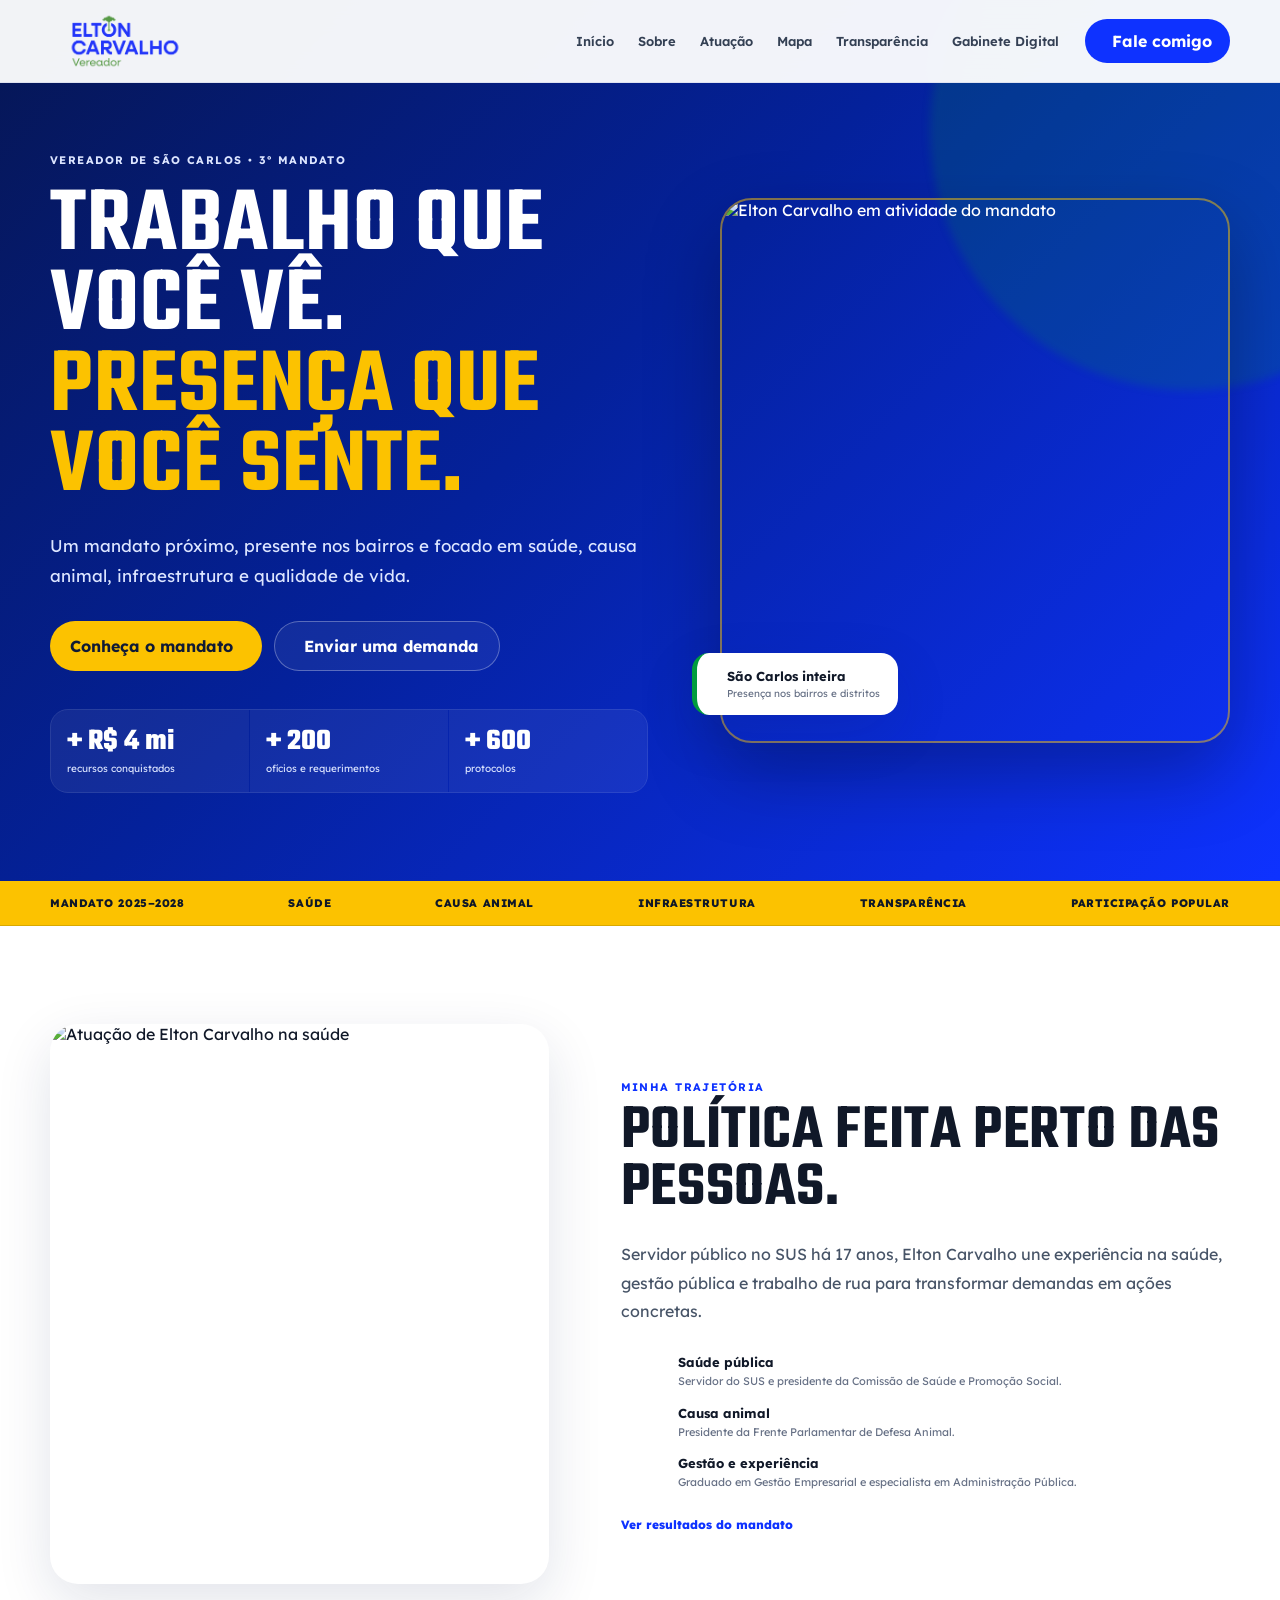
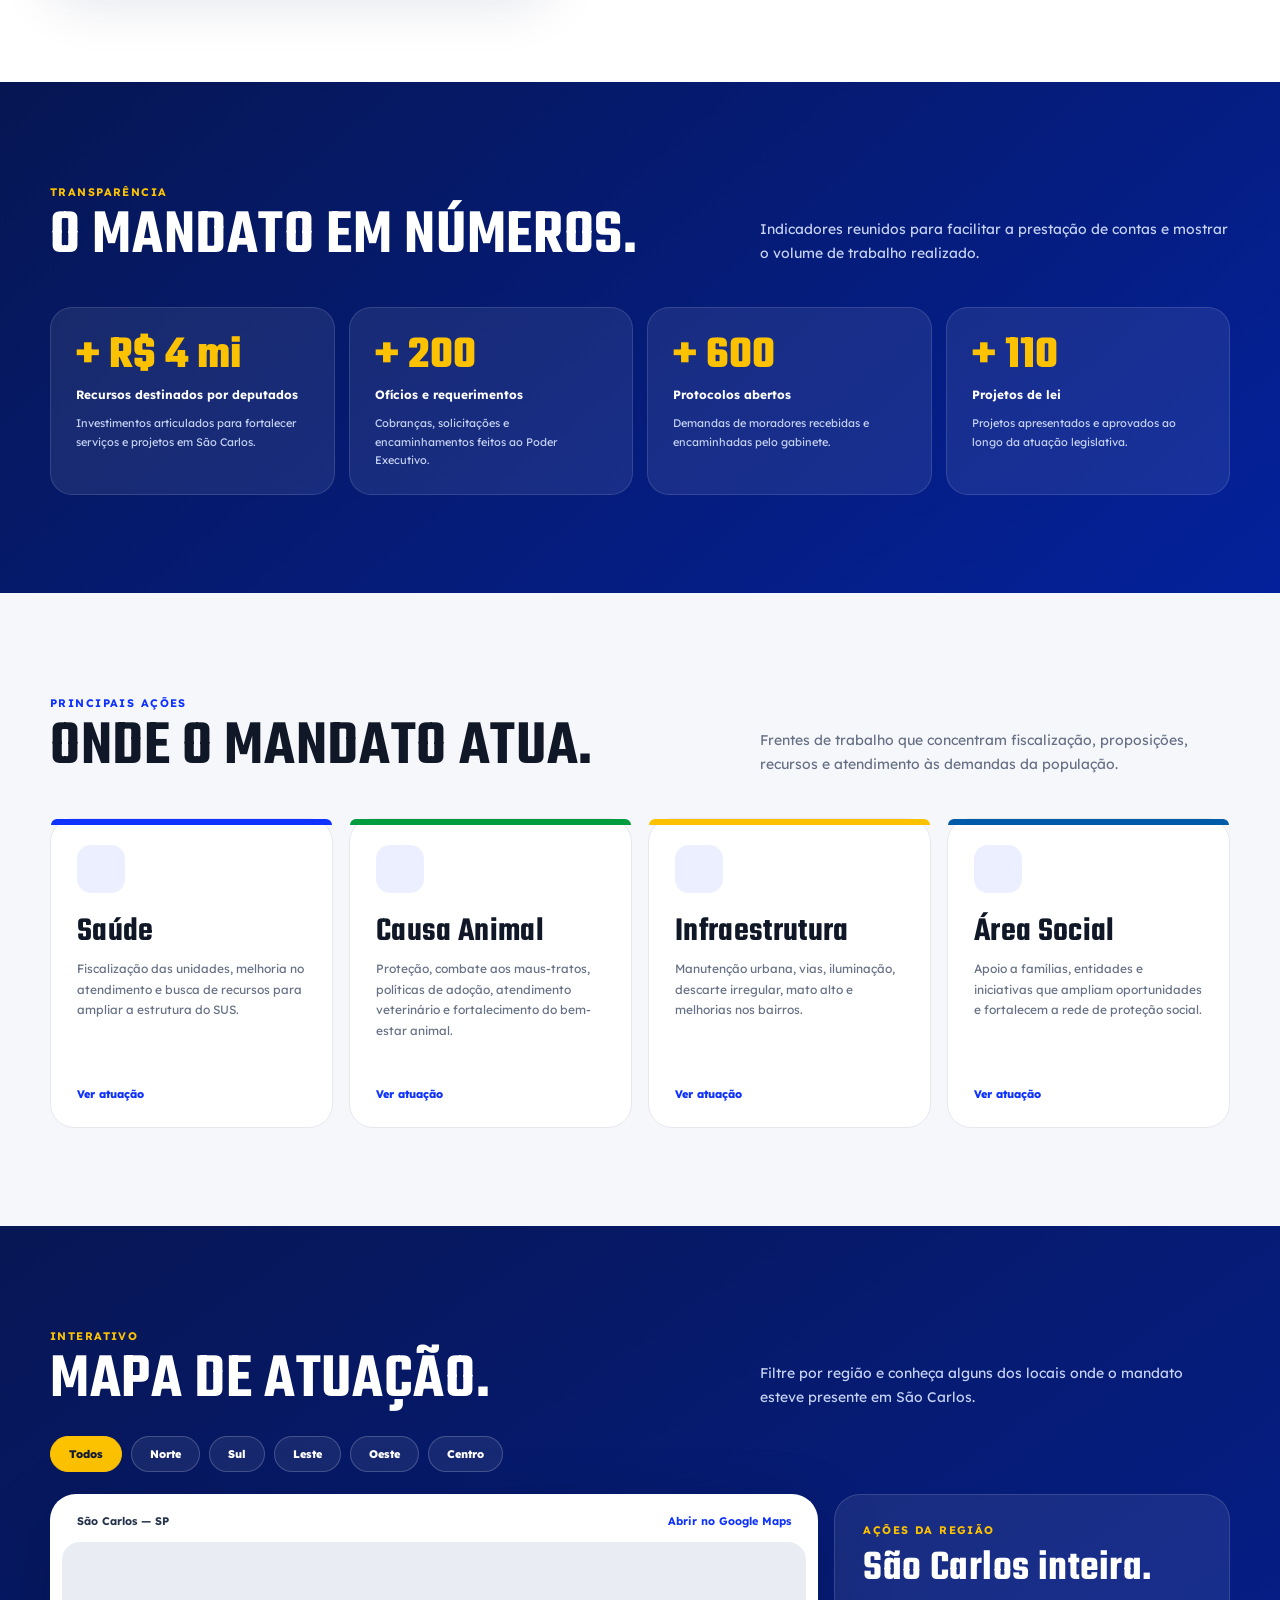
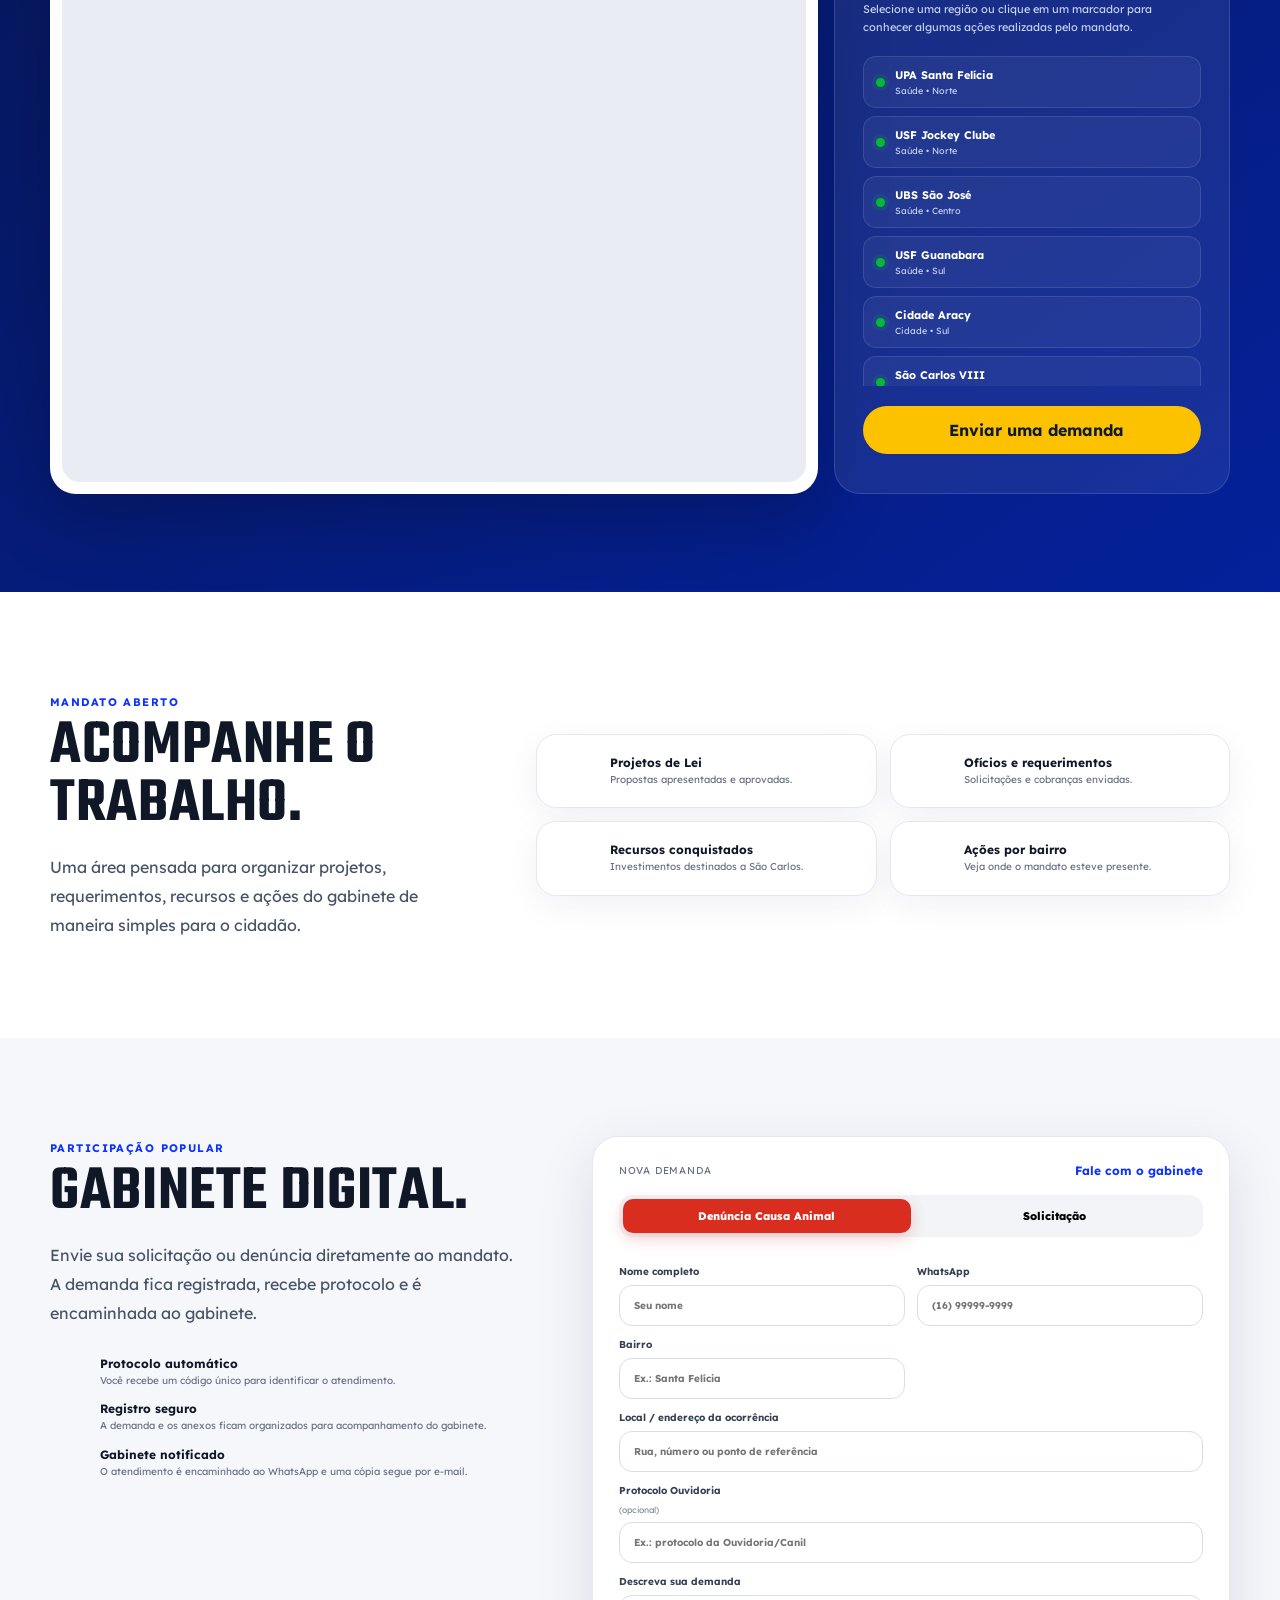
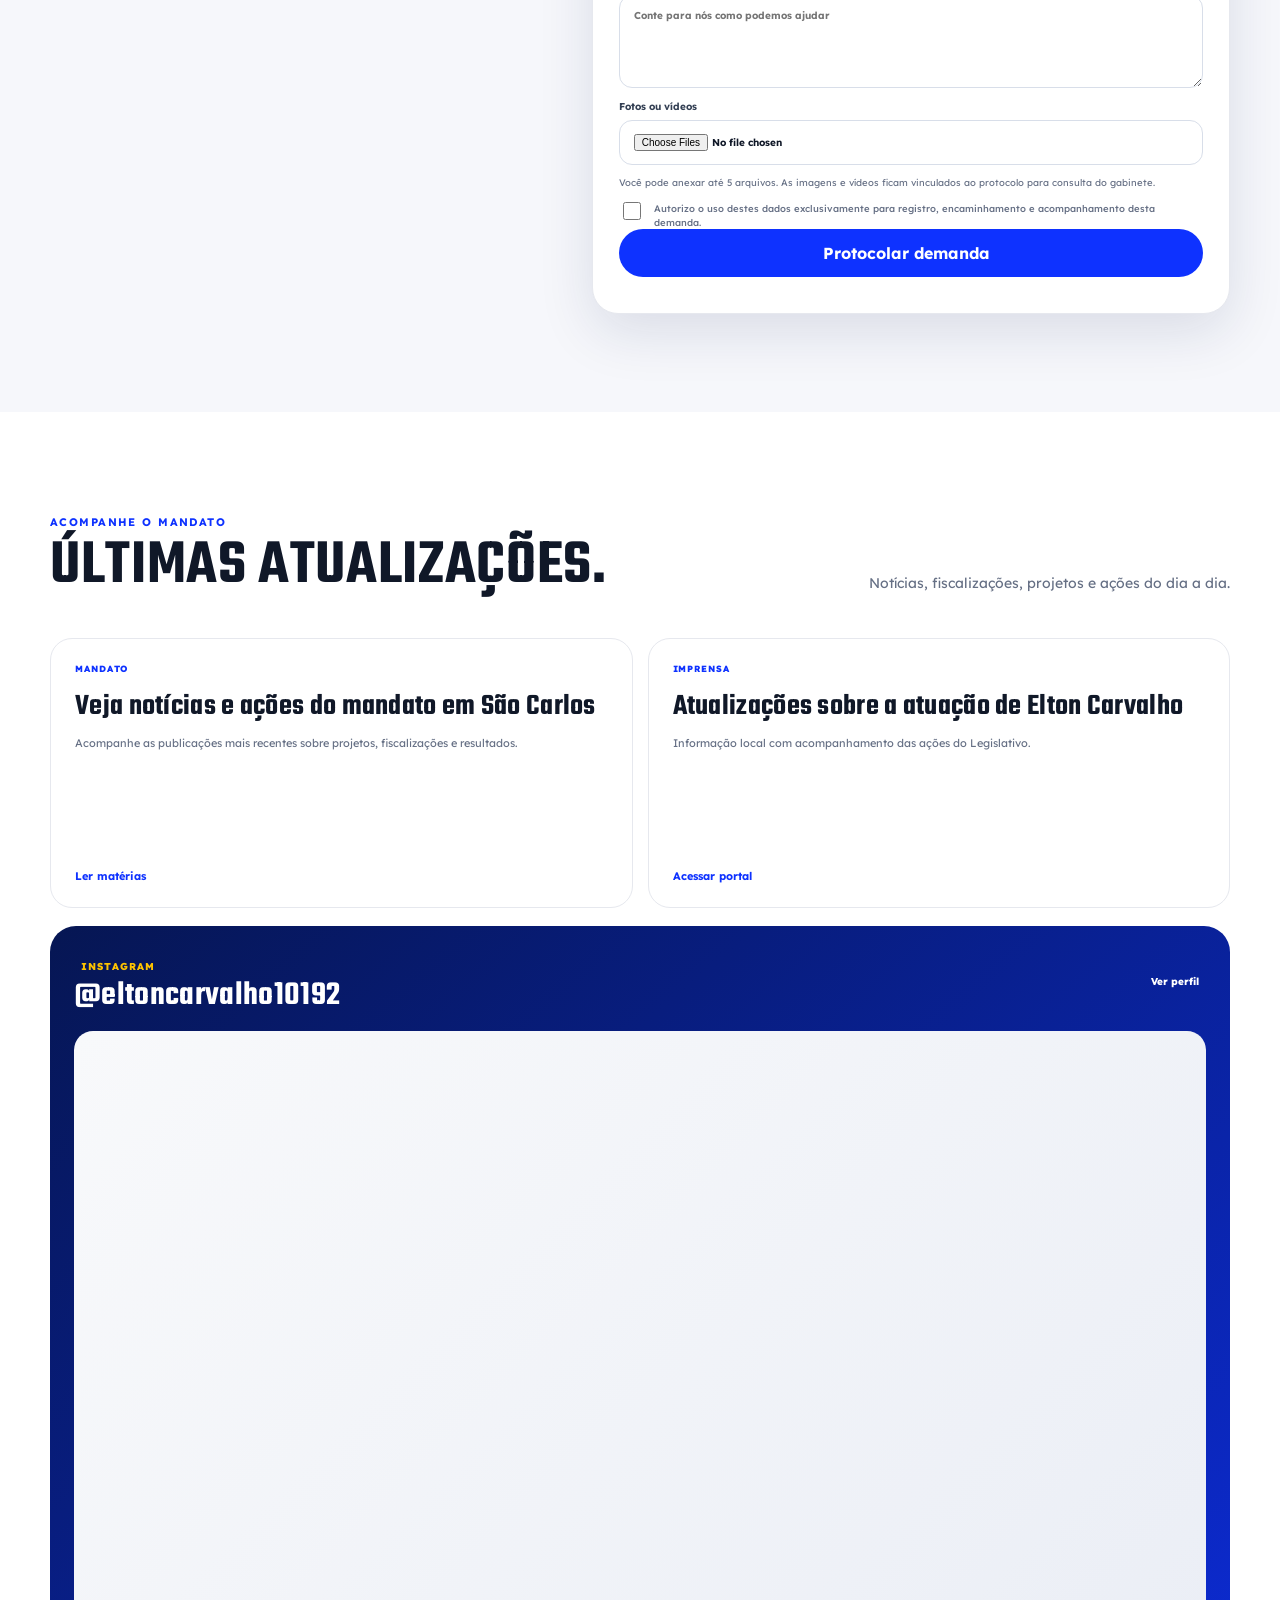
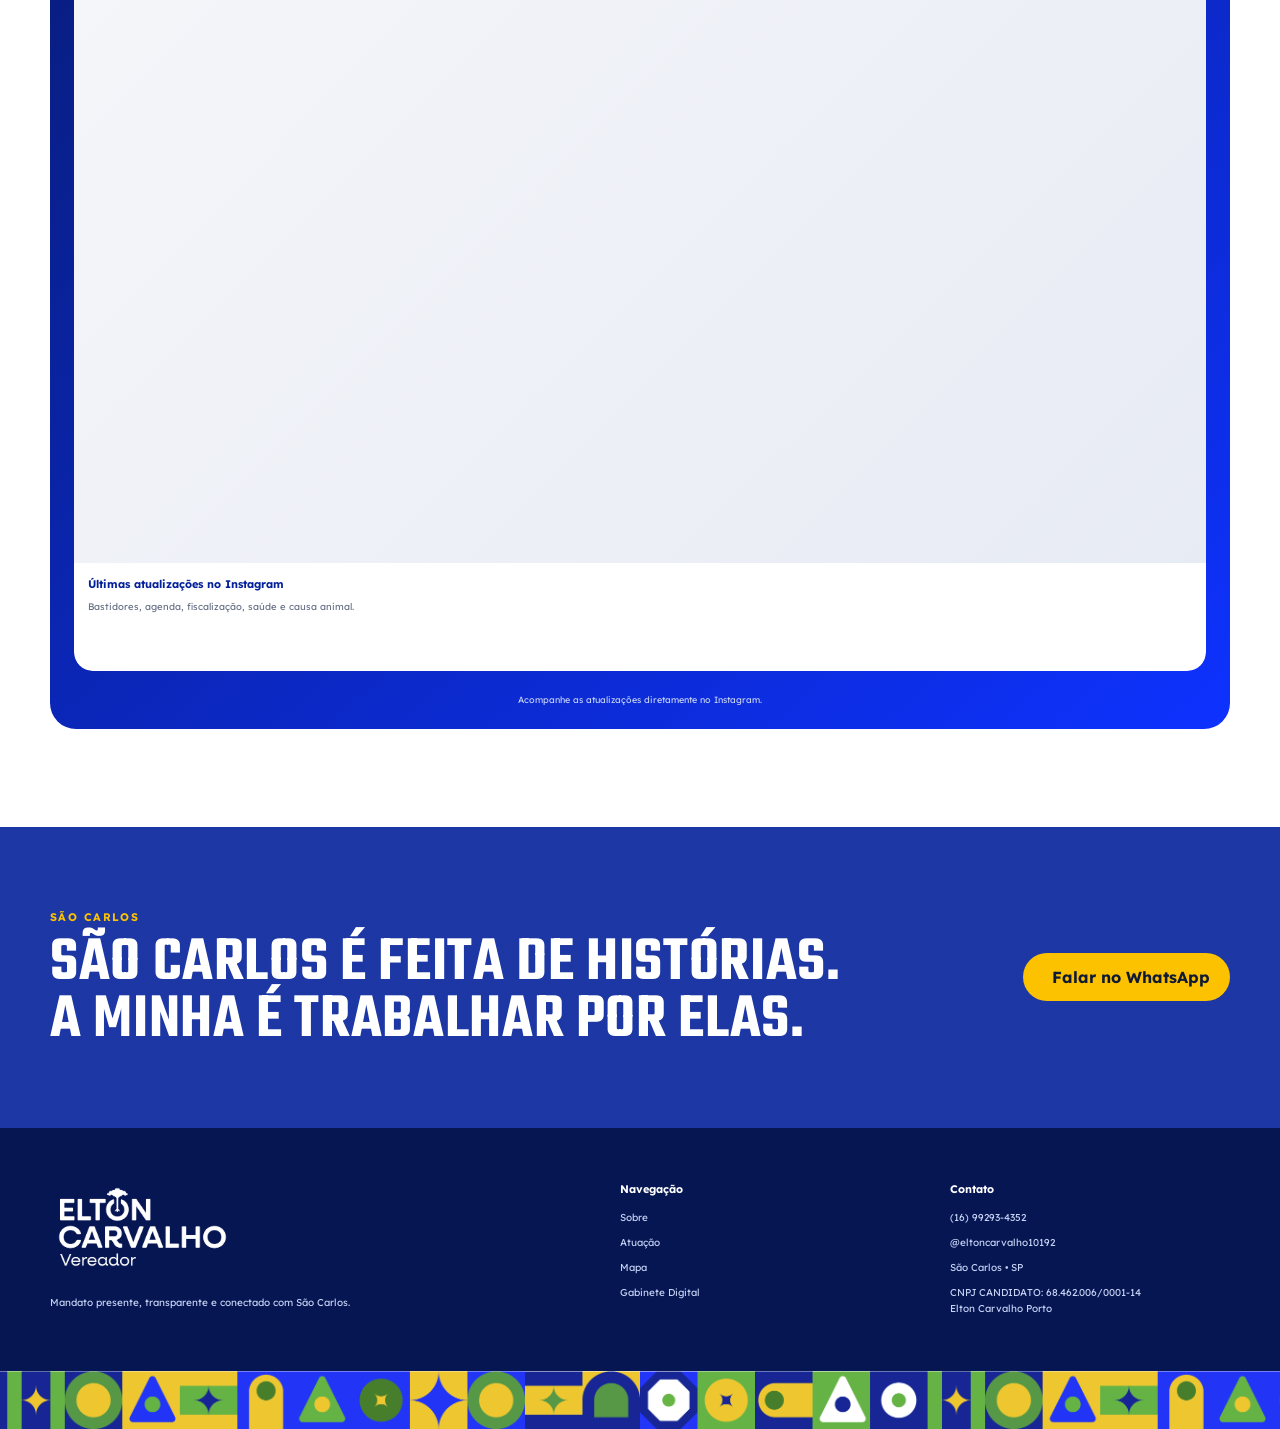
==== index.html @ 8c848abf "Ajuste dashboard Ajuste dashboard" ====
<!doctype html>
<html lang="pt-BR">
<head>
  <meta charset="utf-8">
  <meta name="viewport" content="width=device-width,initial-scale=1">
  <meta name="theme-color" content="#0E32FF">
  <meta name="description" content="Site oficial do vereador Elton Carvalho, de São Carlos/SP. Acompanhe ações, projetos, presença nos bairros e fale com o gabinete.">
  <meta property="og:title" content="Elton Carvalho | Vereador de São Carlos">
  <meta property="og:description" content="Trabalho que você vê. Presença que você sente.">
  <meta property="og:type" content="website">
  <meta property="og:image" content="assets/brand/logo-oficial.png">
  <title>Elton Carvalho | Vereador de São Carlos</title>
  <link rel="preconnect" href="https://fonts.googleapis.com">
  <link rel="preconnect" href="https://fonts.gstatic.com" crossorigin>
  <link href="https://fonts.googleapis.com/css2?family=Lexend:wght@300;400;500;600;700&family=Teko:wght@400;500;600;700&display=swap" rel="stylesheet">
  <link rel="stylesheet" href="css/style.css">
  <script src="https://unpkg.com/lucide@0.468.0/dist/umd/lucide.min.js" defer></script>
  <script src="js/content.js" defer></script>
  <script src="js/app.js" defer></script>
  <script src="js/instagram.js" defer></script>
</head>
<body>
<header class="header">
  <div class="container nav-wrap">
    <a class="brand-logo" href="#inicio" aria-label="Elton Carvalho Vereador"><img src="assets/brand/logo-oficial.png" alt="Elton Carvalho Vereador"></a>
    <nav class="nav" id="mainNav">
      <a href="#inicio">Início</a><a href="#sobre">Sobre</a><a href="#atuacao">Atuação</a><a href="#mapa">Mapa</a><a href="#transparencia">Transparência</a><a href="#gabinete">Gabinete Digital</a>
    </nav>
    <a class="nav-cta" href="https://wa.me/5516992934352" target="_blank" rel="noopener"><i data-lucide="message-circle"></i> Fale comigo</a>
    <button class="menu-btn" id="menuBtn" aria-label="Abrir menu"><i data-lucide="menu"></i></button>
  </div>
</header>

<main>
<section class="hero" id="inicio">
  <div class="container hero-grid">
    <div class="hero-copy">
      <span class="kicker" data-content-key="hero.kicker">Vereador de São Carlos • 3º mandato</span>
      <h1 data-content-key="hero.title" data-content-type="html">TRABALHO QUE VOCÊ VÊ.<br><span>PRESENÇA QUE VOCÊ SENTE.</span></h1>
      <p data-content-key="hero.subtitle">Um mandato próximo, presente nos bairros e focado em saúde, causa animal, infraestrutura e qualidade de vida.</p>
      <div class="hero-actions">
        <a class="button button-yellow" href="#atuacao">Conheça o mandato <i data-lucide="arrow-right"></i></a>
        <a class="button button-outline" href="#gabinete"><i data-lucide="message-square"></i> Enviar uma demanda</a>
      </div>
      <div class="hero-mini-stats">
        <div><strong data-content-key="stats.resources">+ R$ 4 mi</strong><span>recursos conquistados</span></div>
        <div><strong data-content-key="stats.requests">+ 200</strong><span>ofícios e requerimentos</span></div>
        <div><strong data-content-key="stats.protocols">+ 600</strong><span>protocolos</span></div>
      </div>
    </div>
    <div class="hero-visual">
      <div class="photo-frame"><img data-content-key="hero.image" data-content-type="image" src="https://eltoncarvalho.netlify.app/assets/animal.jpg" alt="Elton Carvalho em atividade do mandato"></div>
      <div class="hero-ribbon"><i data-lucide="map-pin"></i><span><strong>São Carlos inteira</strong><small>Presença nos bairros e distritos</small></span></div>
    </div>
  </div>
</section>

<section class="intro-strip">
  <div class="container intro-strip-grid">
    <span>Mandato 2025–2028</span><span>Saúde</span><span>Causa Animal</span><span>Infraestrutura</span><span>Transparência</span><span>Participação Popular</span>
  </div>
</section>

<section class="section" id="sobre">
  <div class="container story-grid">
    <div class="story-photo"><img data-content-key="about.image" data-content-type="image" src="https://eltoncarvalho.netlify.app/assets/saude.jpeg" alt="Atuação de Elton Carvalho na saúde"></div>
    <div class="story-copy">
      <span class="section-kicker" data-content-key="about.kicker">Minha trajetória</span>
      <h2 data-content-key="about.title">POLÍTICA FEITA PERTO DAS PESSOAS.</h2>
      <p class="lead" data-content-key="about.text">Servidor público no SUS há 17 anos, Elton Carvalho une experiência na saúde, gestão pública e trabalho de rua para transformar demandas em ações concretas.</p>
      <div class="story-points">
        <div><i data-lucide="stethoscope"></i><span><strong>Saúde pública</strong><small>Servidor do SUS e presidente da Comissão de Saúde e Promoção Social.</small></span></div>
        <div><i data-lucide="paw-print"></i><span><strong>Causa animal</strong><small>Presidente da Frente Parlamentar de Defesa Animal.</small></span></div>
        <div><i data-lucide="graduation-cap"></i><span><strong>Gestão e experiência</strong><small>Graduado em Gestão Empresarial e especialista em Administração Pública.</small></span></div>
      </div>
      <a class="text-link" href="#transparencia">Ver resultados do mandato <i data-lucide="arrow-right"></i></a>
    </div>
  </div>
</section>

<section class="section numbers-section" id="transparencia">
  <div class="container">
    <div class="section-heading inverse"><div><span class="section-kicker" data-content-key="numbers.kicker">Transparência</span><h2 data-content-key="numbers.title">O MANDATO EM NÚMEROS.</h2></div><p data-content-key="numbers.text">Indicadores reunidos para facilitar a prestação de contas e mostrar o volume de trabalho realizado.</p></div>
    <div class="numbers-grid">
      <article><strong data-content-key="numbers.resources">+ R$ 4 mi</strong><span>Recursos destinados por deputados</span><p>Investimentos articulados para fortalecer serviços e projetos em São Carlos.</p></article>
      <article><strong data-content-key="numbers.requests">+ 200</strong><span>Ofícios e requerimentos</span><p>Cobranças, solicitações e encaminhamentos feitos ao Poder Executivo.</p></article>
      <article><strong data-content-key="numbers.protocols">+ 600</strong><span>Protocolos abertos</span><p>Demandas de moradores recebidas e encaminhadas pelo gabinete.</p></article>
      <article><strong data-content-key="numbers.projects">+ 110</strong><span>Projetos de lei</span><p>Projetos apresentados e aprovados ao longo da atuação legislativa.</p></article>
    </div>
  </div>
</section>

<section class="section soft" id="atuacao">
  <div class="container">
    <div class="section-heading"><div><span class="section-kicker" data-content-key="areas.kicker">Principais ações</span><h2 data-content-key="areas.title">ONDE O MANDATO ATUA.</h2></div><p data-content-key="areas.text">Frentes de trabalho que concentram fiscalização, proposições, recursos e atendimento às demandas da população.</p></div>
    <div class="areas-grid">
      <article class="area-card"><span class="area-icon"><i data-lucide="stethoscope"></i></span><h3 data-content-key="areas.health.title">Saúde</h3><p data-content-key="areas.health.text">Fiscalização das unidades, melhoria no atendimento e busca de recursos para ampliar a estrutura do SUS.</p><span class="area-link">Ver atuação <i data-lucide="arrow-up-right"></i></span></article>
      <article class="area-card"><span class="area-icon"><i data-lucide="paw-print"></i></span><h3 data-content-key="areas.animal.title">Causa Animal</h3><p data-content-key="areas.animal.text">Proteção, combate aos maus-tratos, políticas de adoção, atendimento veterinário e fortalecimento do bem-estar animal.</p><span class="area-link">Ver atuação <i data-lucide="arrow-up-right"></i></span></article>
      <article class="area-card"><span class="area-icon"><i data-lucide="building-2"></i></span><h3 data-content-key="areas.infra.title">Infraestrutura</h3><p data-content-key="areas.infra.text">Manutenção urbana, vias, iluminação, descarte irregular, mato alto e melhorias nos bairros.</p><span class="area-link">Ver atuação <i data-lucide="arrow-up-right"></i></span></article>
      <article class="area-card"><span class="area-icon"><i data-lucide="heart-handshake"></i></span><h3 data-content-key="areas.social.title">Área Social</h3><p data-content-key="areas.social.text">Apoio a famílias, entidades e iniciativas que ampliam oportunidades e fortalecem a rede de proteção social.</p><span class="area-link">Ver atuação <i data-lucide="arrow-up-right"></i></span></article>
    </div>
  </div>
</section>

<section class="section map-section" id="mapa">
  <div class="container">
    <div class="section-heading inverse map-heading"><div><span class="section-kicker">Interativo</span><h2>MAPA DE ATUAÇÃO.</h2></div><p>Filtre por região e conheça alguns dos locais onde o mandato esteve presente em São Carlos.</p></div>
    <div class="map-region-filters" role="group" aria-label="Filtrar ações por região">
      <button class="map-filter active" type="button" data-map-filter="Todos">Todos</button><button class="map-filter" type="button" data-map-filter="Norte">Norte</button><button class="map-filter" type="button" data-map-filter="Sul">Sul</button><button class="map-filter" type="button" data-map-filter="Leste">Leste</button><button class="map-filter" type="button" data-map-filter="Oeste">Oeste</button><button class="map-filter" type="button" data-map-filter="Centro">Centro</button>
    </div>
    <div class="map-layout">
      <div class="map-card">
        <div class="map-topbar"><span><i data-lucide="map-pin"></i> São Carlos — SP</span><a href="https://www.google.com/maps/search/?api=1&query=S%C3%A3o+Carlos%2C+SP" target="_blank" rel="noopener">Abrir no Google Maps <i data-lucide="external-link"></i></a></div>
        <div class="map-frame"><div id="googleMap" class="google-map-canvas" aria-label="Mapa das ações do mandato em São Carlos"></div><div id="mapFallback" class="map-fallback" hidden><iframe src="https://www.google.com/maps?q=S%C3%A3o%20Carlos%2C%20SP&z=12&output=embed" title="Mapa de São Carlos no Google Maps" loading="lazy" referrerpolicy="no-referrer-when-downgrade" allowfullscreen></iframe></div></div>
      </div>
      <aside class="map-panel">
        <span class="section-kicker">Ações da região</span><h3 id="mapPanelTitle">São Carlos inteira.</h3><p id="mapPanelText">Selecione uma região ou clique em um marcador para conhecer algumas ações realizadas pelo mandato.</p><div class="map-action-list" id="mapActionList" aria-live="polite"></div><a class="button button-yellow full" href="#gabinete"><i data-lucide="message-circle"></i> Enviar uma demanda</a>
      </aside>
    </div>
  </div>
</section>

<section class="section transparency-section">
  <div class="container transparency-grid">
    <div><span class="section-kicker" data-content-key="transparency.kicker">Mandato aberto</span><h2 data-content-key="transparency.title">ACOMPANHE O TRABALHO.</h2><p class="lead" data-content-key="transparency.text">Uma área pensada para organizar projetos, requerimentos, recursos e ações do gabinete de maneira simples para o cidadão.</p></div>
    <div class="transparency-cards">
      <article><i data-lucide="file-text"></i><span><strong>Projetos de Lei</strong><small>Propostas apresentadas e aprovadas.</small></span><i data-lucide="chevron-right"></i></article>
      <article><i data-lucide="clipboard-list"></i><span><strong>Ofícios e requerimentos</strong><small>Solicitações e cobranças enviadas.</small></span><i data-lucide="chevron-right"></i></article>
      <article><i data-lucide="landmark"></i><span><strong>Recursos conquistados</strong><small>Investimentos destinados a São Carlos.</small></span><i data-lucide="chevron-right"></i></article>
      <article><i data-lucide="map-pinned"></i><span><strong>Ações por bairro</strong><small>Veja onde o mandato esteve presente.</small></span><i data-lucide="chevron-right"></i></article>
    </div>
  </div>
</section>

<section class="section gabinete-section" id="gabinete">
  <div class="container gabinete-grid">
    <div class="gabinete-copy"><span class="section-kicker">Participação popular</span><h2 data-content-key="gabinete.title">GABINETE DIGITAL.</h2><p class="lead" data-content-key="gabinete.text">Envie sua solicitação ou denúncia diretamente ao mandato. A demanda fica registrada, recebe protocolo e é encaminhada ao gabinete.</p><div class="gabinete-benefits"><div><i data-lucide="badge-check"></i><span><strong>Protocolo automático</strong><small>Você recebe um código único para identificar o atendimento.</small></span></div><div><i data-lucide="database"></i><span><strong>Registro seguro</strong><small>A demanda e os anexos ficam organizados para acompanhamento do gabinete.</small></span></div><div><i data-lucide="message-circle"></i><span><strong>Gabinete notificado</strong><small>O atendimento é encaminhado ao WhatsApp e uma cópia segue por e-mail.</small></span></div></div></div>
    <form class="protocol-card" id="protocolForm">
      <div class="form-head"><span>Nova demanda</span><strong>Fale com o gabinete</strong></div>
      <div class="tabs demand-tabs"><button type="button" class="animal-demand-tab active" data-kind="Denúncia">Denúncia Causa Animal</button><button type="button" data-kind="Solicitação">Solicitação</button></div>
      <input type="hidden" name="kind" id="kind" value="Denúncia">
      <div class="form-grid two-cols">
        <label>Nome completo<input name="name" required maxlength="120" placeholder="Seu nome"></label>
        <label>WhatsApp<input name="phone" required inputmode="tel" maxlength="24" placeholder="(16) 99999-9999"></label>
      </div>
      <div class="form-grid two-cols">
        <label id="categoryField">Categoria<select name="category" id="categorySelect" required><option value="">Selecione</option><option>Saúde</option><option value="Causa Animal" hidden>Causa Animal</option><option>Educação</option><option>Zeladoria</option><option>Infraestrutura</option><option>Área Social</option><option>Outros</option></select></label>
        <label>Bairro<input name="neighborhood" required maxlength="100" placeholder="Ex.: Santa Felícia"></label>
      </div>
      <label>Local / endereço da ocorrência<input name="address" maxlength="180" placeholder="Rua, número ou ponto de referência"></label>
      <label>Protocolo Ouvidoria <span class="optional-field">(opcional)</span><input name="ouvidoria_protocol" maxlength="120" placeholder="Ex.: protocolo da Ouvidoria/Canil"></label>
      <label>Descreva sua demanda<textarea name="message" required maxlength="3000" rows="5" placeholder="Conte para nós como podemos ajudar"></textarea></label>
      <label class="file-field">Fotos ou vídeos<input name="files" type="file" multiple accept="image/jpeg,image/png,image/webp,video/mp4,video/webm"></label>
      <p class="file-note">Você pode anexar até 5 arquivos. As imagens e vídeos ficam vinculados ao protocolo para consulta do gabinete.</p>
      <label class="consent-check"><input name="consent" type="checkbox" required><span>Autorizo o uso destes dados exclusivamente para registro, encaminhamento e acompanhamento desta demanda.</span></label>
      <button class="button button-blue full" id="submitDemand" type="submit">Protocolar demanda <i data-lucide="send"></i></button>
      <p class="feedback" id="feedback" aria-live="polite"></p>
    </form>
  </div>
</section>

<section class="section news-section" id="noticias">
  <div class="container">
    <div class="section-heading"><div><span class="section-kicker" data-content-key="news.kicker">Acompanhe o mandato</span><h2 data-content-key="news.title">ÚLTIMAS ATUALIZAÇÕES.</h2></div><p data-content-key="news.text">Notícias, fiscalizações, projetos e ações do dia a dia.</p></div>
    <div class="news-grid news-grid-editorial">
      <a class="news-card" href="https://www.saocarlosnotoque.com" target="_blank" rel="noopener"><span>Mandato</span><h3 data-content-key="news.card1.title">Veja notícias e ações do mandato em São Carlos</h3><p data-content-key="news.card1.text">Acompanhe as publicações mais recentes sobre projetos, fiscalizações e resultados.</p><strong>Ler matérias <i data-lucide="arrow-up-right"></i></strong></a>
      <a class="news-card" href="https://www.saocarlosagora.com.br" target="_blank" rel="noopener"><span>Imprensa</span><h3 data-content-key="news.card2.title">Atualizações sobre a atuação de Elton Carvalho</h3><p data-content-key="news.card2.text">Informação local com acompanhamento das ações do Legislativo.</p><strong>Acessar portal <i data-lucide="arrow-up-right"></i></strong></a>
    </div>

    <div class="instagram-feed" id="instagramFeed" aria-label="Últimos posts do Instagram">
      <div class="instagram-feed-head">
        <div>
          <span class="instagram-label"><i data-lucide="instagram"></i> Instagram</span>
          <h3 data-content-key="news.instagram.title">@eltoncarvalho10192</h3>
        </div>
        <a href="https://instagram.com/eltoncarvalho10192" target="_blank" rel="noopener">Ver perfil <i data-lucide="arrow-up-right"></i></a>
      </div>
      <div class="instagram-carousel-shell">
        <button class="instagram-nav instagram-prev" type="button" aria-label="Post anterior"><i data-lucide="chevron-left"></i></button>
        <div class="instagram-viewport">
          <div class="instagram-track" id="instagramTrack">
            <a class="instagram-post instagram-fallback" href="https://instagram.com/eltoncarvalho10192" target="_blank" rel="noopener">
              <div class="instagram-placeholder"><i data-lucide="instagram"></i></div>
              <div class="instagram-post-copy"><strong>Últimas atualizações no Instagram</strong><p data-content-key="news.instagram.text">Bastidores, agenda, fiscalização, saúde e causa animal.</p></div>
            </a>
          </div>
        </div>
        <button class="instagram-nav instagram-next" type="button" aria-label="Próximo post"><i data-lucide="chevron-right"></i></button>
      </div>
      <div class="instagram-dots" id="instagramDots" aria-hidden="true"></div>
      <p class="instagram-status" id="instagramStatus" aria-live="polite"></p>
    </div>
  </div>
</section>

<section class="final-call"><div class="container final-grid"><div><span class="section-kicker">São Carlos</span><h2 data-content-key="final.title" data-content-type="html">SÃO CARLOS É FEITA DE HISTÓRIAS.<br>A MINHA É TRABALHAR POR ELAS.</h2></div><a class="button button-yellow" href="https://wa.me/5516992934352" target="_blank" rel="noopener"><i data-lucide="message-circle"></i> Falar no WhatsApp</a></div></section>
</main>

<footer><div class="container footer-grid"><div><img class="footer-logo" src="assets/brand/logo-white.png" alt="Elton Carvalho Vereador"><p data-content-key="footer.text">Mandato presente, transparente e conectado com São Carlos.</p></div><div><strong>Navegação</strong><a href="#sobre">Sobre</a><a href="#atuacao">Atuação</a><a href="#mapa">Mapa</a><a href="#gabinete">Gabinete Digital</a></div><div><strong>Contato</strong><a href="https://wa.me/5516992934352" target="_blank" rel="noopener">(16) 99293-4352</a><a href="https://instagram.com/eltoncarvalho10192" target="_blank" rel="noopener">@eltoncarvalho10192</a><span>São Carlos • SP</span><span class="candidate-cnpj">CNPJ CANDIDATO: 68.462.006/0001-14<br>Elton Carvalho Porto</span></div></div></footer>
<div class="footer-pattern" aria-hidden="true"></div>
<script src="js/maps-config.js"></script><script src="js/map-actions.js"></script>
</body>
</html>
---- css/style.css ----
:root{--blue:#0E32FF;--blue-deep:#04219B;--blue-alt:#005CA8;--green:#009C3D;--green-light:#07B737;--yellow:#FCC200;--yellow-light:#FFCB04;--ink:#101828;--muted:#667085;--soft:#F6F7FB;--line:#E6E8EE;--white:#fff;--radius:24px;--shadow:0 18px 55px rgba(14,32,80,.12)}*{box-sizing:border-box}html{scroll-behavior:smooth}body{margin:0;font-family:'Lexend',sans-serif;color:var(--ink);background:#fff}img{max-width:100%;display:block}a{text-decoration:none;color:inherit}button,input,textarea{font:inherit}.container{width:min(1180px,calc(100% - 40px));margin:auto}h1,h2,h3{font-family:'Teko',sans-serif;margin:0;font-weight:600;letter-spacing:.01em}p{margin:0}.header{position:fixed;inset:0 0 auto;z-index:100;background:rgba(255,255,255,.95);backdrop-filter:blur(14px);border-bottom:1px solid rgba(4,33,155,.08)}.nav-wrap{height:82px;display:flex;align-items:center;gap:26px}.brand-logo img{width:150px;height:58px;object-fit:contain}.nav{margin-left:auto;display:flex;gap:24px}.nav a{font-size:13px;font-weight:600;color:#344054}.nav a:hover{color:var(--blue)}.nav-cta,.button{display:inline-flex;align-items:center;justify-content:center;gap:9px;border:0;border-radius:999px;font-weight:700;transition:.2s}.nav-cta{padding:12px 18px;color:#fff;background:var(--blue)}.menu-btn{display:none;background:none;border:0;color:var(--ink)}
.hero{position:relative;overflow:hidden;padding:148px 0 88px;background:linear-gradient(135deg,#061653 0%,var(--blue-deep) 45%,var(--blue) 100%);color:#fff}.hero:after{content:"";position:absolute;width:520px;height:520px;border-radius:50%;background:rgba(0,156,61,.18);right:-170px;top:-130px;filter:blur(4px)}.hero-pattern,.pattern-top{position:absolute;left:0;right:0;background:url('../assets/brand/pattern.png') center/auto 100% repeat-x}.hero-pattern{height:22px;bottom:0}.hero-grid{display:grid;grid-template-columns:1.08fr .92fr;gap:72px;align-items:center;position:relative;z-index:2}.kicker,.section-kicker{display:inline-flex;text-transform:uppercase;letter-spacing:.13em;font-size:11px;font-weight:700}.kicker{color:#DCE5FF}.section-kicker{color:var(--blue)}.hero h1{font-size:clamp(62px,7.3vw,102px);line-height:.86;margin:18px 0 24px}.hero h1 span{color:var(--yellow)}.hero-copy>p{max-width:670px;font-size:17px;line-height:1.75;color:#DCE5FF}.hero-actions{display:flex;gap:12px;flex-wrap:wrap;margin-top:30px}.button{padding:14px 20px}.button-yellow{background:var(--yellow);color:#101A35}.button-yellow:hover{background:var(--yellow-light);transform:translateY(-2px)}.button-outline{border:1px solid rgba(255,255,255,.3);color:#fff;background:rgba(255,255,255,.06)}.button-blue{background:var(--blue);color:#fff}.full{width:100%}.hero-mini-stats{display:grid;grid-template-columns:repeat(3,1fr);gap:1px;margin-top:38px;border:1px solid rgba(255,255,255,.14);border-radius:18px;overflow:hidden}.hero-mini-stats div{padding:17px 16px;background:rgba(255,255,255,.06)}.hero-mini-stats strong,.hero-mini-stats span{display:block}.hero-mini-stats strong{font-family:'Teko';font-size:30px;line-height:1}.hero-mini-stats span{font-size:10px;margin-top:5px;color:#DCE5FF}.hero-visual{position:relative}.photo-frame{height:545px;border-radius:32px;overflow:hidden;border:2px solid rgba(252,194,0,.5);box-shadow:0 30px 75px rgba(0,0,0,.28)}.photo-frame img{width:100%;height:100%;object-fit:cover}.hero-ribbon{position:absolute;left:-28px;bottom:28px;display:flex;gap:12px;align-items:center;background:#fff;color:var(--ink);padding:15px 18px;border-radius:17px;box-shadow:var(--shadow);border-left:5px solid var(--green)}.hero-ribbon span{display:grid}.hero-ribbon strong{font-size:13px}.hero-ribbon small{font-size:10px;color:var(--muted);margin-top:3px}.intro-strip{background:var(--yellow);border-bottom:1px solid #D9A900}.intro-strip-grid{display:flex;gap:28px;justify-content:space-between;overflow:auto;padding:15px 0;font-size:11px;font-weight:800;text-transform:uppercase;letter-spacing:.05em;white-space:nowrap}
.section{padding:98px 0}.soft{background:var(--soft)}.section-heading{display:flex;justify-content:space-between;align-items:end;gap:50px;margin-bottom:42px}.section-heading>div{max-width:650px}.section-heading h2,.story-copy h2,.transparency-grid h2,.gabinete-copy h2{font-size:clamp(46px,5vw,68px);line-height:.9;margin-top:8px}.section-heading>p{max-width:470px;color:var(--muted);line-height:1.7;font-size:14px}.lead{font-size:16px;line-height:1.8;color:#475467}.story-grid{display:grid;grid-template-columns:.9fr 1.1fr;gap:72px;align-items:center}.story-photo{height:560px;border-radius:28px;overflow:hidden;box-shadow:var(--shadow);position:relative}.story-photo:after{content:"";position:absolute;inset:auto 0 0;height:16px;background:url('../assets/brand/pattern.png') center/auto 100% repeat-x}.story-photo img{width:100%;height:100%;object-fit:cover}.story-copy .lead{margin:22px 0 28px}.story-points{display:grid;gap:14px}.story-points>div{display:grid;grid-template-columns:44px 1fr;gap:13px;align-items:start}.story-points svg{width:24px;color:var(--blue)}.story-points strong,.story-points small{display:block}.story-points strong{font-size:13px}.story-points small{font-size:11px;color:var(--muted);line-height:1.6;margin-top:3px}.text-link{display:inline-flex;gap:8px;align-items:center;margin-top:25px;font-size:12px;font-weight:800;color:var(--blue)}
.numbers-section{background:linear-gradient(140deg,#061653,var(--blue-deep));color:#fff;position:relative;overflow:hidden}.numbers-section:after{content:"";position:absolute;inset:auto 0 0;height:15px;background:url('../assets/brand/pattern.png') center/auto 100% repeat-x}.inverse .section-kicker{color:var(--yellow)}.inverse>p{color:#C7D3F4}.numbers-grid{display:grid;grid-template-columns:repeat(4,1fr);gap:14px}.numbers-grid article{padding:25px;border-radius:22px;background:rgba(255,255,255,.08);border:1px solid rgba(255,255,255,.12)}.numbers-grid strong,.numbers-grid span{display:block}.numbers-grid strong{font-family:'Teko';font-size:46px;line-height:1;color:var(--yellow)}.numbers-grid span{font-size:12px;font-weight:700;margin:8px 0 12px}.numbers-grid p{font-size:11px;line-height:1.65;color:#C7D3F4}
.areas-grid{display:grid;grid-template-columns:repeat(4,1fr);gap:16px}.area-card{position:relative;padding:26px;border-radius:24px;background:#fff;border:1px solid var(--line);min-height:310px;display:flex;flex-direction:column;transition:.22s}.area-card:hover{transform:translateY(-5px);box-shadow:var(--shadow);border-color:rgba(14,50,255,.25)}.area-card:before{content:"";position:absolute;top:0;left:0;right:0;height:6px;border-radius:24px 24px 0 0;background:var(--blue)}.area-card:nth-child(2):before{background:var(--green)}.area-card:nth-child(3):before{background:var(--yellow)}.area-card:nth-child(4):before{background:var(--blue-alt)}.area-icon{width:48px;height:48px;border-radius:14px;background:rgba(14,50,255,.08);display:grid;place-items:center;color:var(--blue)}.area-card h3{font-size:34px;line-height:1;margin:22px 0 10px}.area-card p{font-size:12px;line-height:1.7;color:var(--muted)}.area-link{display:flex;align-items:center;gap:7px;margin-top:auto;padding-top:18px;color:var(--blue);font-size:11px;font-weight:800}
.map-section{position:relative;background:linear-gradient(145deg,#071654,var(--blue-deep));color:#fff;overflow:hidden}.pattern-top{height:16px;top:0}.map-heading{margin-bottom:26px}.map-region-filters{display:flex;flex-wrap:wrap;gap:9px;margin-bottom:22px}.map-filter{border:1px solid rgba(255,255,255,.2);background:rgba(255,255,255,.07);color:#fff;border-radius:999px;padding:10px 18px;font-size:11px;font-weight:800;cursor:pointer}.map-filter:hover,.map-filter.active{background:var(--yellow);border-color:var(--yellow);color:#111B36}.map-layout{display:grid;grid-template-columns:1.32fr .68fr;gap:16px}.map-card{padding:12px;background:#fff;border-radius:26px;box-shadow:0 25px 70px rgba(0,0,0,.22)}.map-topbar{display:flex;justify-content:space-between;align-items:center;padding:8px 8px 14px;color:#24324B;font-size:11px;font-weight:700}.map-topbar span,.map-topbar a{display:flex;align-items:center;gap:7px}.map-topbar a{color:var(--blue)}.map-frame{position:relative;height:540px;border-radius:18px;overflow:hidden;background:#E9EDF3}.google-map-canvas,.map-fallback{position:absolute;inset:0;width:100%;height:100%}.map-fallback iframe{width:100%;height:100%;border:0}.map-panel{border-radius:26px;background:rgba(255,255,255,.08);border:1px solid rgba(255,255,255,.13);padding:28px;display:flex;flex-direction:column}.map-panel .section-kicker{color:var(--yellow)}.map-panel h3{font-size:43px;line-height:1;margin:10px 0}.map-panel>p{font-size:11px;line-height:1.65;color:#C7D3F4}.map-action-list{display:grid;gap:8px;max-height:330px;overflow:auto;margin:20px 0}.map-action-item{display:grid;grid-template-columns:auto 1fr auto;gap:10px;align-items:center;width:100%;padding:11px 12px;border:1px solid rgba(255,255,255,.11);background:rgba(255,255,255,.05);color:#fff;border-radius:13px;text-align:left;cursor:pointer}.map-action-item:hover,.map-action-item.active{background:rgba(252,194,0,.14);border-color:rgba(252,194,0,.5)}.map-action-item strong,.map-action-item small{display:block}.map-action-item strong{font-size:11px}.map-action-item small{font-size:9px;color:#C7D3F4;margin-top:3px}.map-action-item svg{width:14px;color:var(--yellow)}.map-action-dot{width:9px;height:9px;border-radius:50%;background:var(--green-light);box-shadow:0 0 0 4px rgba(7,183,55,.13)}.map-info{font-family:'Lexend';max-width:250px;color:#14233D}.map-info strong,.map-info span{display:block}.map-info strong{font-size:13px}.map-info span{font-size:9px;color:#687790;margin-top:2px}.map-info p{font-size:10px;line-height:1.5;margin:8px 0}.map-info a{font-size:10px;font-weight:800;color:var(--blue-deep)}
.transparency-section{background:#fff}.transparency-grid{display:grid;grid-template-columns:.75fr 1.25fr;gap:70px;align-items:center}.transparency-grid .lead{margin-top:20px}.transparency-cards{display:grid;grid-template-columns:repeat(2,1fr);gap:13px}.transparency-cards article{display:grid;grid-template-columns:40px 1fr auto;gap:13px;align-items:center;padding:20px;border:1px solid var(--line);border-radius:20px;background:#fff;box-shadow:0 10px 35px rgba(20,40,80,.06)}.transparency-cards article>svg:first-child{color:var(--blue)}.transparency-cards article>svg:last-child{width:16px;color:#98A2B3}.transparency-cards strong,.transparency-cards small{display:block}.transparency-cards strong{font-size:12px}.transparency-cards small{font-size:10px;color:var(--muted);margin-top:3px;line-height:1.45}
.gabinete-section{background:var(--soft);position:relative}.gabinete-section:before{content:"";position:absolute;left:0;top:0;bottom:0;width:11px;background:url('../assets/brand/pattern.png') center/auto 100% repeat-y}.gabinete-grid{display:grid;grid-template-columns:.85fr 1.15fr;gap:70px;align-items:start}.gabinete-copy .lead{margin:20px 0 28px}.gabinete-benefits{display:grid;gap:13px}.gabinete-benefits>div{display:grid;grid-template-columns:38px 1fr;gap:12px}.gabinete-benefits svg{color:var(--green)}.gabinete-benefits strong,.gabinete-benefits small{display:block}.gabinete-benefits strong{font-size:12px}.gabinete-benefits small{font-size:10px;line-height:1.55;color:var(--muted);margin-top:2px}.protocol-card{background:#fff;border:1px solid var(--line);border-radius:26px;padding:26px;box-shadow:var(--shadow)}.form-head{display:flex;justify-content:space-between;align-items:center;margin-bottom:17px}.form-head span{font-size:10px;color:var(--muted);text-transform:uppercase;letter-spacing:.08em}.form-head strong{font-size:12px;color:var(--blue)}.tabs{display:grid;grid-template-columns:1fr 1fr;background:#F2F4F7;border-radius:14px;padding:4px;margin-bottom:16px}.tabs button{border:0;background:transparent;padding:10px;border-radius:10px;font-size:11px;font-weight:800;cursor:pointer}.tabs button.active{background:var(--blue);color:#fff}.tabs .animal-demand-tab{color:#B42318}.tabs .animal-demand-tab.active{background:#D92D20;color:#fff;box-shadow:0 5px 16px rgba(217,45,32,.24)}.tabs .animal-demand-tab:focus-visible{outline:3px solid rgba(217,45,32,.18);outline-offset:2px}#categoryField[hidden]{display:none!important}.protocol-card label{display:grid;gap:7px;font-size:10px;font-weight:700;color:#344054;margin-top:12px}.protocol-card input,.protocol-card textarea{width:100%;border:1px solid #D8DEE9;border-radius:13px;padding:13px 14px;background:#fff;color:var(--ink);outline:none}.protocol-card input:focus,.protocol-card textarea:focus{border-color:var(--blue);box-shadow:0 0 0 3px rgba(14,50,255,.09)}.file-note,.feedback{font-size:9.5px;color:var(--muted);line-height:1.5;margin:10px 0}.feedback{color:var(--green);font-weight:700}
.news-grid{display:grid;grid-template-columns:repeat(3,1fr);gap:15px}.news-card{display:flex;flex-direction:column;min-height:270px;padding:24px;border:1px solid var(--line);border-radius:22px;background:#fff;transition:.22s}.news-card:hover{transform:translateY(-4px);box-shadow:var(--shadow)}.news-card span{font-size:9px;text-transform:uppercase;letter-spacing:.1em;font-weight:800;color:var(--blue)}.news-card h3{font-size:30px;line-height:1;margin:18px 0 12px}.news-card p{font-size:11px;line-height:1.7;color:var(--muted)}.news-card strong{display:flex;align-items:center;gap:7px;margin-top:auto;padding-top:20px;font-size:11px;color:var(--blue)}.social-card{background:var(--green);color:#fff;border-color:var(--green)}.social-card span,.social-card strong,.social-card p{color:#fff}.final-call{position:relative;background:linear-gradient(rgba(4,33,155,.9),rgba(4,33,155,.9)),url('https://eltoncarvalho.netlify.app/assets/cidade.png') center/cover;color:#fff;padding:78px 0}.final-call .pattern-top{top:0}.final-grid{display:flex;justify-content:space-between;align-items:center;gap:40px}.final-call .section-kicker{color:var(--yellow)}.final-call h2{font-size:clamp(44px,5vw,68px);line-height:.9;margin-top:10px}footer{background:#061653;color:#fff;padding:54px 0}.footer-grid{display:grid;grid-template-columns:1.3fr .7fr .7fr;gap:50px}.footer-logo{width:185px;height:auto;margin-bottom:14px}.footer-grid>div{display:flex;flex-direction:column;gap:9px}.footer-grid p,.footer-grid a,.footer-grid span{font-size:10px;color:#C7D3F4;line-height:1.6}.footer-grid strong{font-size:11px;color:#fff;margin-bottom:5px}
@media(max-width:1000px){.nav{position:fixed;top:82px;left:20px;right:20px;background:#fff;border:1px solid var(--line);border-radius:18px;padding:18px;display:none;flex-direction:column;box-shadow:var(--shadow)}.nav.open{display:flex}.nav-cta{margin-left:auto}.menu-btn{display:block}.hero-grid,.story-grid,.gabinete-grid,.transparency-grid,.map-layout{grid-template-columns:1fr}.hero-visual{max-width:640px}.areas-grid,.numbers-grid{grid-template-columns:repeat(2,1fr)}.map-panel{min-height:0}.transparency-grid{gap:35px}.section-heading{align-items:start}.news-grid{grid-template-columns:1fr 1fr}.social-card{grid-column:1/-1}.final-grid{align-items:flex-start;flex-direction:column}}
@media(max-width:680px){.container{width:min(100% - 28px,1180px)}.header .nav-cta{display:none}.brand-logo img{width:125px;height:48px}.nav-wrap{height:70px}.nav{top:70px}.hero{padding:120px 0 68px}.hero h1{font-size:58px}.hero-grid{gap:38px}.photo-frame{height:430px}.hero-ribbon{left:12px;right:12px}.hero-mini-stats{grid-template-columns:1fr}.hero-mini-stats div{display:flex;justify-content:space-between;align-items:center}.hero-mini-stats span{text-align:right}.intro-strip-grid{justify-content:flex-start}.section{padding:76px 0}.section-heading{display:block}.section-heading>p{margin-top:18px}.story-photo{height:430px}.areas-grid,.numbers-grid,.transparency-cards,.news-grid{grid-template-columns:1fr}.section-heading h2,.story-copy h2,.transparency-grid h2,.gabinete-copy h2{font-size:48px}.map-region-filters{display:grid;grid-template-columns:repeat(3,1fr)}.map-filter{padding:10px 8px}.map-frame{height:420px}.map-panel{padding:22px}.news-card,.area-card{min-height:0}.final-call h2{font-size:44px}.footer-grid{grid-template-columns:1fr;gap:26px}}

.footer-pattern{width:100%;height:58px;background:#FCC200 url('../assets/brand/pattern.png') center/auto 100% repeat-x;border:0}
@media(max-width:680px){.footer-pattern{height:44px;background-size:auto 100%}}

/* Pattern restrito ao encerramento do site */
.hero-pattern,.pattern-top{display:none!important;background-image:none!important}
.story-photo:after,.numbers-section:after,.gabinete-section:before{display:none!important;background-image:none!important;content:none!important}
.footer-pattern{display:block!important;background-image:url('../assets/brand/pattern.png')!important}


/* === Mobile harmonizado === */
html,body{max-width:100%;overflow-x:hidden}
@media(max-width:1000px){
.container{width:min(100% - 36px,1180px)}
.hero-grid,.story-grid,.gabinete-grid,.transparency-grid,.map-layout{gap:42px}
.hero-visual{width:100%;max-width:680px;margin-inline:auto}
.map-card,.map-panel,.protocol-card{min-width:0}
}
@media(max-width:680px){
.container{width:calc(100% - 32px);max-width:none}
.nav-wrap{height:68px}.brand-logo img{width:116px;height:44px}.menu-btn{padding:8px;margin-left:auto}
.nav{top:68px;left:12px;right:12px;max-height:calc(100vh - 84px);overflow:auto}
.hero{padding:102px 0 56px}.hero-grid{gap:30px}
.hero h1{font-size:clamp(48px,15vw,64px);line-height:.88;margin:14px 0 18px}
.hero-copy>p{font-size:15px;line-height:1.65}
.hero-actions{display:grid;grid-template-columns:1fr;gap:10px;margin-top:24px}
.hero-actions .button{width:100%;min-height:48px}
.hero-mini-stats{margin-top:26px}.hero-mini-stats div{padding:14px}.hero-mini-stats strong{font-size:27px}
.hero-mini-stats span{font-size:9px;max-width:54%}
.photo-frame{height:auto;aspect-ratio:4/5;border-radius:24px}
.hero-ribbon{position:relative;left:auto;right:auto;bottom:auto;margin:-18px 12px 0;padding:13px 14px;border-radius:15px}
.intro-strip-grid{gap:22px;padding:13px 0}
.section{padding:64px 0}.section-heading{margin-bottom:30px}
.section-heading h2,.story-copy h2,.transparency-grid h2,.gabinete-copy h2{font-size:clamp(42px,13vw,52px);line-height:.92}
.section-heading>p,.lead{font-size:14px;line-height:1.7}
.story-grid,.gabinete-grid,.transparency-grid,.map-layout{gap:30px}
.story-photo{height:auto;aspect-ratio:4/5;border-radius:22px}
.story-points>div{grid-template-columns:34px 1fr}
.numbers-grid,.areas-grid,.transparency-cards,.news-grid{grid-template-columns:1fr;gap:12px}
.numbers-grid article{padding:20px}.numbers-grid strong{font-size:42px}
.area-card{padding:22px;min-height:0}.area-card h3{font-size:31px}
.map-region-filters{display:flex;flex-wrap:nowrap;overflow-x:auto;gap:8px;margin:0 -16px 18px;padding:0 16px 6px;scrollbar-width:none;-webkit-overflow-scrolling:touch}
.map-region-filters::-webkit-scrollbar{display:none}.map-filter{flex:0 0 auto;white-space:nowrap;padding:10px 15px}
.map-card{padding:8px;border-radius:20px}.map-topbar{gap:8px;align-items:flex-start;flex-wrap:wrap;padding:7px 6px 11px}
.map-frame{height:360px;border-radius:14px}.map-panel{padding:20px;border-radius:20px}.map-panel h3{font-size:38px}
.map-action-list{max-height:290px}.map-action-item{grid-template-columns:auto minmax(0,1fr) auto}
.transparency-cards article{grid-template-columns:34px minmax(0,1fr) auto;padding:17px}
.protocol-card{padding:18px;border-radius:20px;width:100%}.form-head{gap:10px;align-items:flex-start}
.protocol-card input,.protocol-card textarea{font-size:16px;max-width:100%}.protocol-card textarea{min-height:120px;resize:vertical}
.news-card{padding:21px}.news-card h3{font-size:29px}
.final-call{padding:60px 0}.final-grid{gap:24px}.final-call h2{font-size:clamp(40px,12vw,50px);line-height:.92}
.final-call .button{width:100%;min-height:48px}
footer{padding:42px 0}.footer-grid{grid-template-columns:1fr;gap:24px}.footer-logo{width:160px}
.footer-grid p,.footer-grid a,.footer-grid span{font-size:11px}.footer-pattern{height:38px}
}
@media(max-width:380px){
.container{width:calc(100% - 24px)}.hero h1{font-size:46px}.map-frame{height:320px}.protocol-card{padding:15px}
.section-heading h2,.story-copy h2,.transparency-grid h2,.gabinete-copy h2{font-size:40px}
}

/* === Gabinete Digital + CMS === */
.protocol-card select{width:100%;border:1px solid #D8DEE9;border-radius:13px;padding:13px 14px;background:#fff;color:var(--ink);outline:none;font:inherit}
.protocol-card select:focus{border-color:var(--blue);box-shadow:0 0 0 3px rgba(14,50,255,.09)}
.form-grid{display:grid;gap:12px}.form-grid.two-cols{grid-template-columns:1fr 1fr}
.consent-check{display:flex!important;grid-template-columns:none!important;align-items:flex-start;gap:10px!important;font-size:9.5px!important;line-height:1.5!important;font-weight:500!important;color:var(--muted)!important}
.consent-check input{width:18px!important;height:18px!important;flex:0 0 18px;padding:0!important;margin-top:1px}
.protocol-card button[disabled]{opacity:.65;cursor:not-allowed}.feedback.error{color:#b42318}.feedback.success{color:var(--green)}
@media(max-width:680px){.form-grid.two-cols{grid-template-columns:1fr}.protocol-card select{font-size:16px}}


/* === Instagram oficial / últimas atualizações === */
.news-grid-editorial{grid-template-columns:repeat(2,minmax(0,1fr));margin-bottom:18px}
.instagram-feed{border-radius:26px;background:linear-gradient(140deg,#061653,#0E32FF);padding:24px;color:#fff;overflow:hidden}
.instagram-feed-head{display:flex;align-items:center;justify-content:space-between;gap:20px;margin-bottom:18px}
.instagram-feed-head>div{min-width:0}.instagram-feed-head h3{font-size:34px;line-height:1;margin-top:6px;color:#fff}
.instagram-feed-head>a,.instagram-label{display:inline-flex;align-items:center;gap:7px;font-size:10px;font-weight:800}.instagram-feed-head>a{color:#fff;white-space:nowrap}.instagram-label{color:var(--yellow);text-transform:uppercase;letter-spacing:.1em}.instagram-label svg,.instagram-feed-head>a svg{width:15px;height:15px}
.instagram-carousel-shell{position:relative}.instagram-viewport{overflow:hidden;border-radius:19px}.instagram-track{display:flex;gap:14px;transition:transform .55s cubic-bezier(.22,.61,.36,1);will-change:transform}
.instagram-post{flex:0 0 calc((100% - 28px)/3);min-width:0;display:flex;flex-direction:column;background:#fff;color:var(--ink);border-radius:18px;overflow:hidden;box-shadow:0 12px 35px rgba(0,0,0,.16)}
.instagram-media{position:relative;aspect-ratio:1/1;background:#e9edf3;overflow:hidden}.instagram-media img{width:100%;height:100%;object-fit:cover;transition:transform .35s}.instagram-post:hover .instagram-media img{transform:scale(1.035)}
.instagram-media-badge{position:absolute;top:10px;right:10px;display:inline-flex;align-items:center;gap:5px;padding:6px 8px;border-radius:999px;background:rgba(6,22,83,.78);color:#fff;font-size:8px;font-weight:800;backdrop-filter:blur(5px)}.instagram-media-badge svg{width:12px;height:12px}
.instagram-post-copy{padding:14px;display:flex;flex-direction:column;gap:7px;min-height:108px}.instagram-post-copy strong{font-size:11px;line-height:1.35;color:var(--blue-deep)}.instagram-post-copy p{font-size:9.5px;line-height:1.55;color:var(--muted);display:-webkit-box;-webkit-line-clamp:3;-webkit-box-orient:vertical;overflow:hidden}
.instagram-post-meta{margin-top:auto;font-size:8.5px;color:#98a2b3}.instagram-placeholder{aspect-ratio:1/1;display:grid;place-items:center;background:linear-gradient(135deg,#f8f9fb,#e7ebf4);color:var(--blue)}.instagram-placeholder svg{width:54px;height:54px}.instagram-fallback{flex-basis:100%;max-width:100%}
.instagram-nav{position:absolute;z-index:3;top:50%;transform:translateY(-50%);width:38px;height:38px;border-radius:50%;border:0;background:#fff;color:var(--blue-deep);display:grid;place-items:center;box-shadow:0 8px 22px rgba(0,0,0,.18);cursor:pointer}.instagram-nav svg{width:18px;height:18px}.instagram-prev{left:8px}.instagram-next{right:8px}.instagram-nav:disabled{opacity:.4;cursor:default}
.instagram-dots{display:flex;justify-content:center;gap:6px;margin-top:15px}.instagram-dot{width:6px;height:6px;border-radius:50%;border:0;padding:0;background:rgba(255,255,255,.35)}.instagram-dot.active{width:19px;border-radius:99px;background:var(--yellow)}
.instagram-status{text-align:center;min-height:1em;margin-top:8px;font-size:9px;color:#c7d3f4}
@media(max-width:1000px){.instagram-post{flex-basis:calc((100% - 14px)/2)}}
@media(max-width:680px){.news-grid-editorial{grid-template-columns:1fr}.instagram-feed{padding:18px;border-radius:21px}.instagram-feed-head{align-items:flex-start}.instagram-feed-head h3{font-size:30px}.instagram-feed-head>a{font-size:9px}.instagram-post{flex-basis:100%}.instagram-nav{width:36px;height:36px}.instagram-prev{left:6px}.instagram-next{right:6px}.instagram-post-copy{min-height:100px}}

/* V10 — campo opcional da Ouvidoria */
.optional-field{font-weight:400;opacity:.62;font-size:.86em}
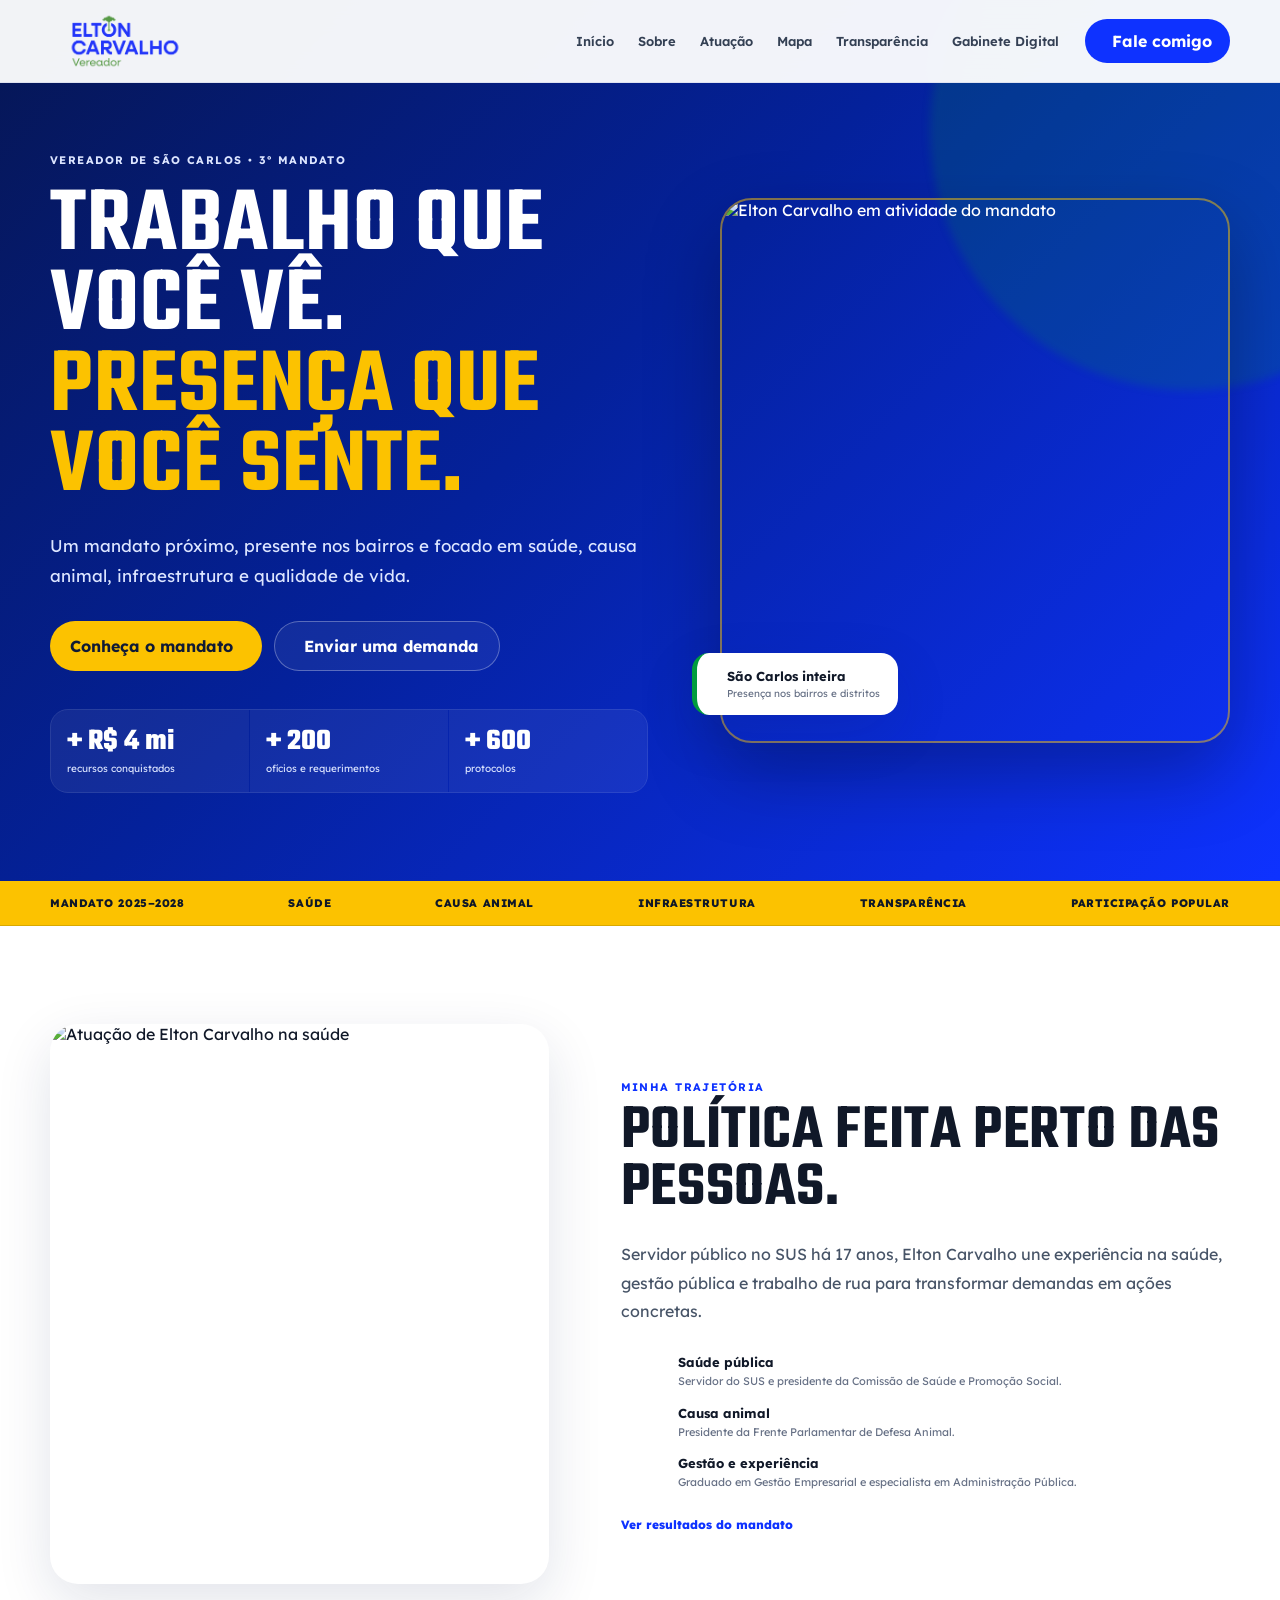
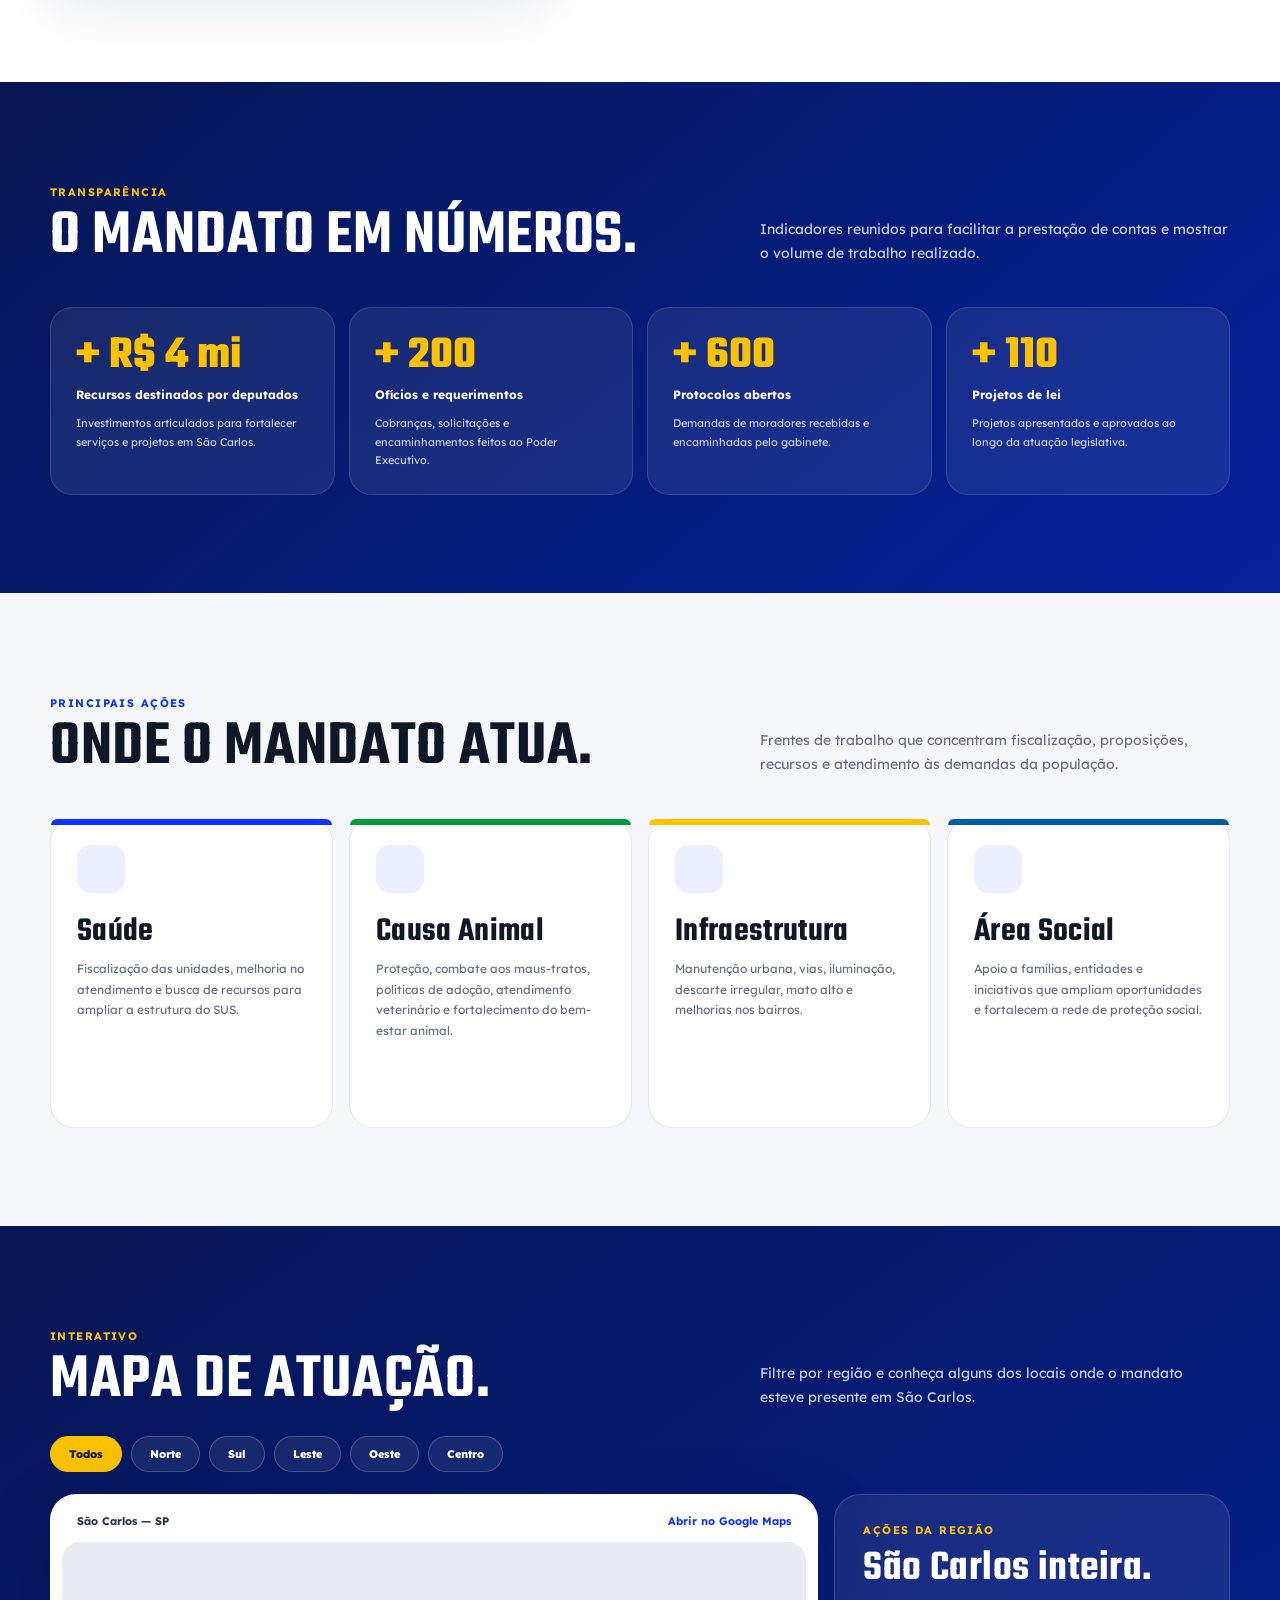
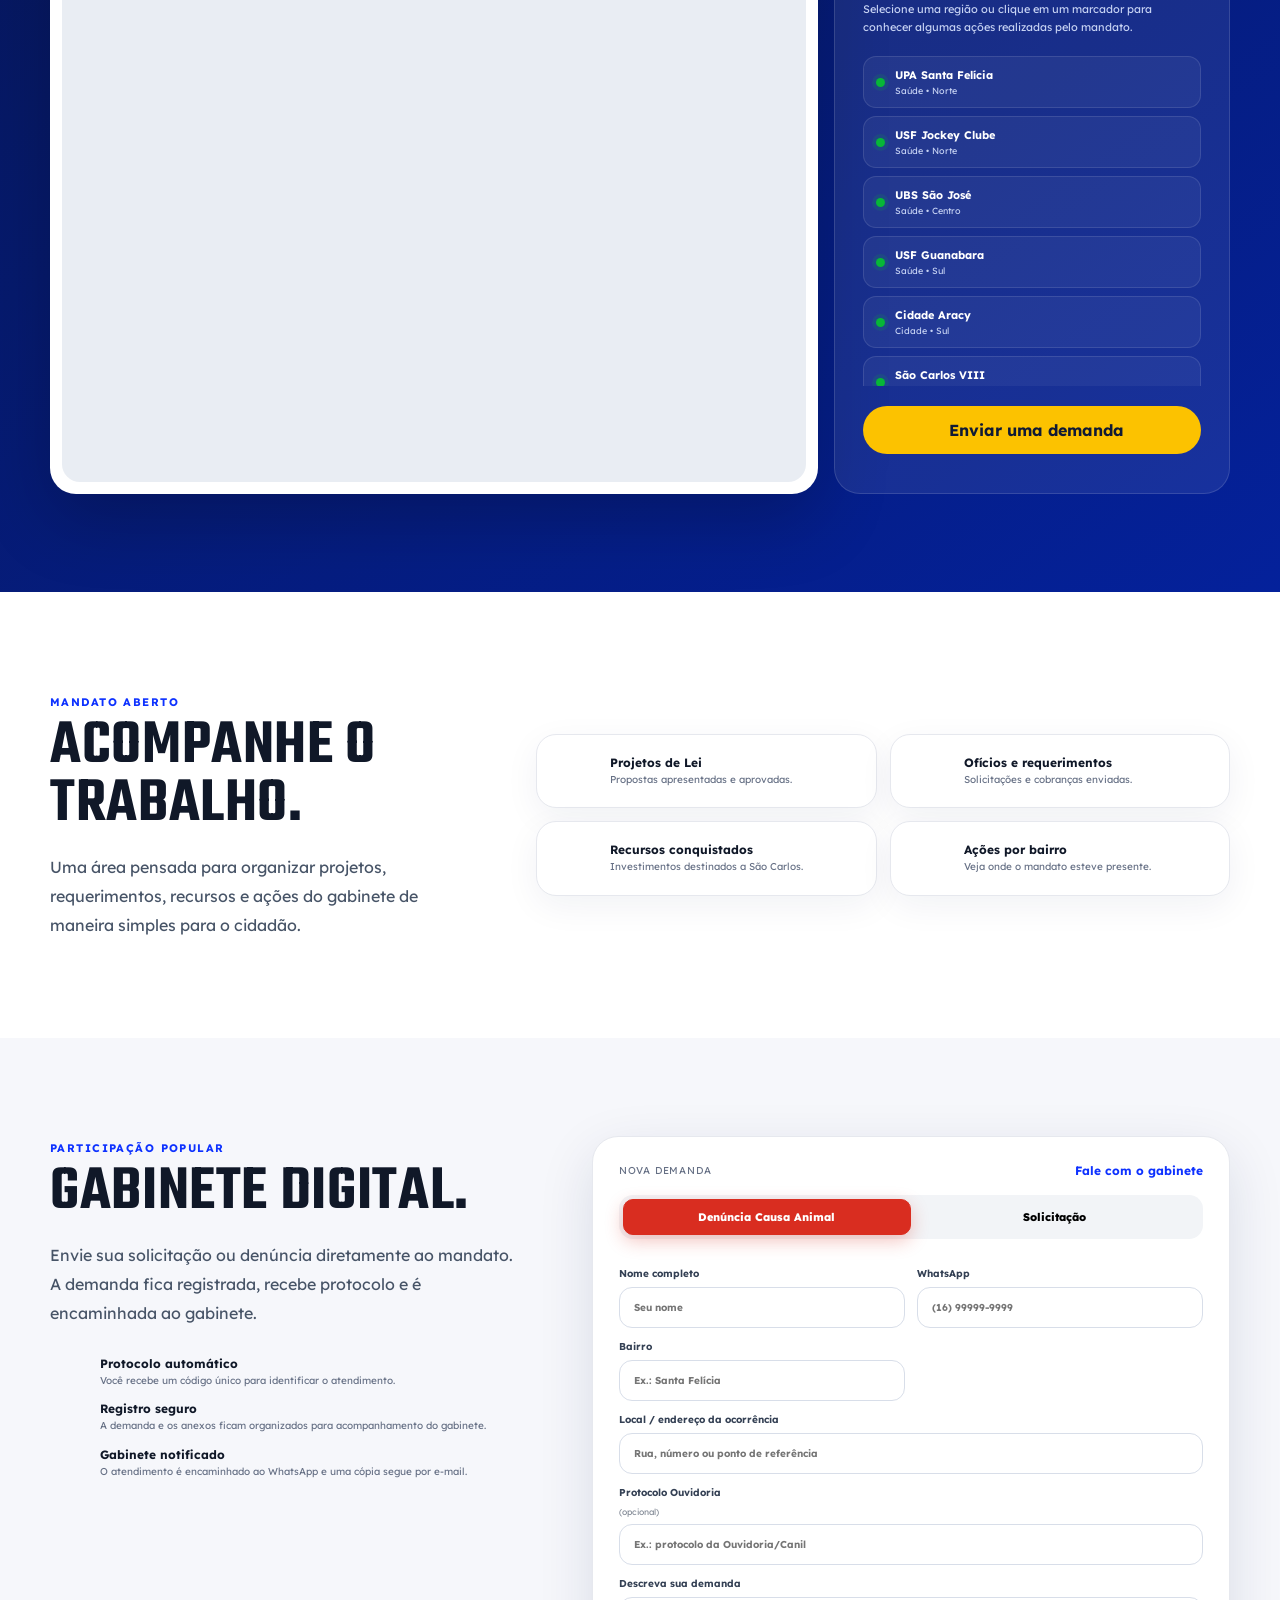
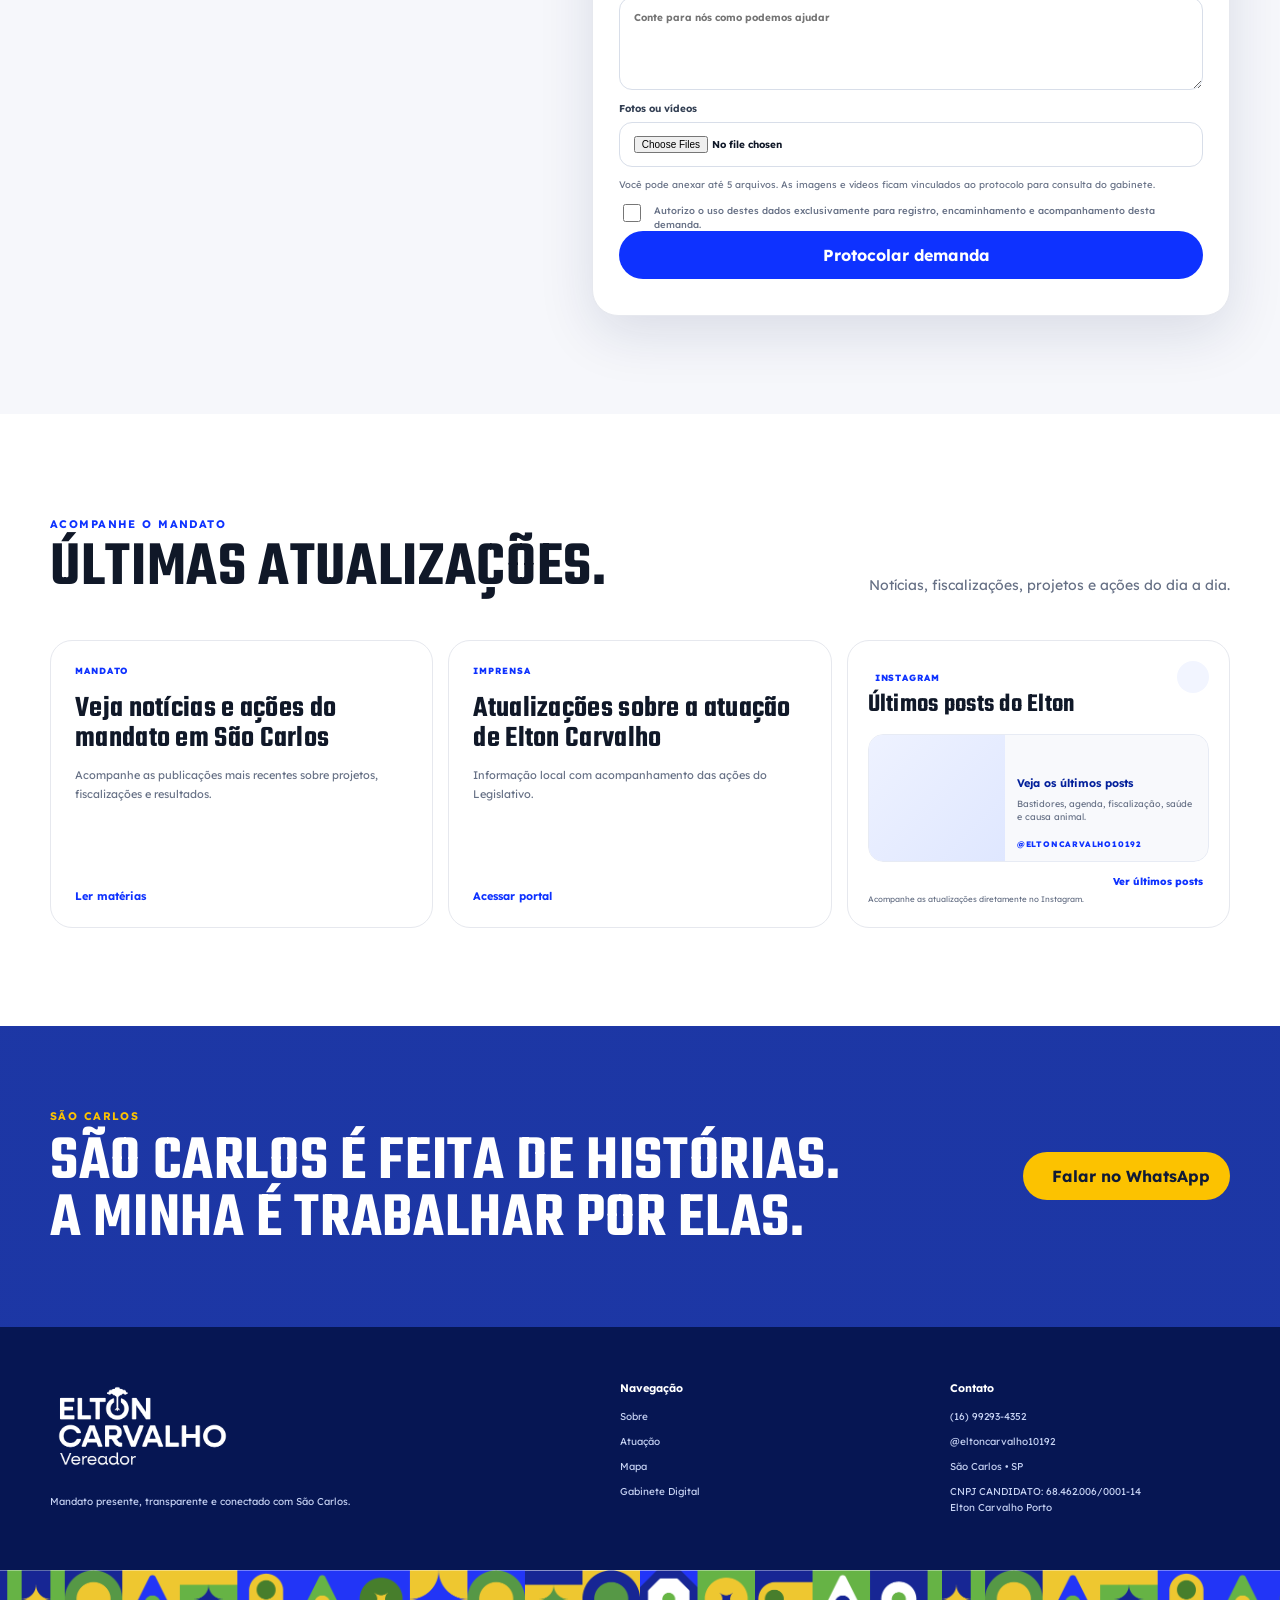
==== commit fa08695d: "Atualização causa animal Atualização causa animal" ====
--- a/index.html
+++ b/index.html
@@ -94,10 +94,10 @@
   <div class="container">
     <div class="section-heading"><div><span class="section-kicker" data-content-key="areas.kicker">Principais ações</span><h2 data-content-key="areas.title">ONDE O MANDATO ATUA.</h2></div><p data-content-key="areas.text">Frentes de trabalho que concentram fiscalização, proposições, recursos e atendimento às demandas da população.</p></div>
     <div class="areas-grid">
-      <article class="area-card"><span class="area-icon"><i data-lucide="stethoscope"></i></span><h3 data-content-key="areas.health.title">Saúde</h3><p data-content-key="areas.health.text">Fiscalização das unidades, melhoria no atendimento e busca de recursos para ampliar a estrutura do SUS.</p><span class="area-link">Ver atuação <i data-lucide="arrow-up-right"></i></span></article>
-      <article class="area-card"><span class="area-icon"><i data-lucide="paw-print"></i></span><h3 data-content-key="areas.animal.title">Causa Animal</h3><p data-content-key="areas.animal.text">Proteção, combate aos maus-tratos, políticas de adoção, atendimento veterinário e fortalecimento do bem-estar animal.</p><span class="area-link">Ver atuação <i data-lucide="arrow-up-right"></i></span></article>
-      <article class="area-card"><span class="area-icon"><i data-lucide="building-2"></i></span><h3 data-content-key="areas.infra.title">Infraestrutura</h3><p data-content-key="areas.infra.text">Manutenção urbana, vias, iluminação, descarte irregular, mato alto e melhorias nos bairros.</p><span class="area-link">Ver atuação <i data-lucide="arrow-up-right"></i></span></article>
-      <article class="area-card"><span class="area-icon"><i data-lucide="heart-handshake"></i></span><h3 data-content-key="areas.social.title">Área Social</h3><p data-content-key="areas.social.text">Apoio a famílias, entidades e iniciativas que ampliam oportunidades e fortalecem a rede de proteção social.</p><span class="area-link">Ver atuação <i data-lucide="arrow-up-right"></i></span></article>
+      <article class="area-card"><span class="area-icon"><i data-lucide="stethoscope"></i></span><h3 data-content-key="areas.health.title">Saúde</h3><p data-content-key="areas.health.text">Fiscalização das unidades, melhoria no atendimento e busca de recursos para ampliar a estrutura do SUS.</p></article>
+      <article class="area-card"><span class="area-icon"><i data-lucide="paw-print"></i></span><h3 data-content-key="areas.animal.title">Causa Animal</h3><p data-content-key="areas.animal.text">Proteção, combate aos maus-tratos, políticas de adoção, atendimento veterinário e fortalecimento do bem-estar animal.</p></article>
+      <article class="area-card"><span class="area-icon"><i data-lucide="building-2"></i></span><h3 data-content-key="areas.infra.title">Infraestrutura</h3><p data-content-key="areas.infra.text">Manutenção urbana, vias, iluminação, descarte irregular, mato alto e melhorias nos bairros.</p></article>
+      <article class="area-card"><span class="area-icon"><i data-lucide="heart-handshake"></i></span><h3 data-content-key="areas.social.title">Área Social</h3><p data-content-key="areas.social.text">Apoio a famílias, entidades e iniciativas que ampliam oportunidades e fortalecem a rede de proteção social.</p></article>
     </div>
   </div>
 </section>
@@ -144,7 +144,7 @@
         <label>WhatsApp<input name="phone" required inputmode="tel" maxlength="24" placeholder="(16) 99999-9999"></label>
       </div>
       <div class="form-grid two-cols">
-        <label id="categoryField">Categoria<select name="category" id="categorySelect" required><option value="">Selecione</option><option>Saúde</option><option value="Causa Animal" hidden>Causa Animal</option><option>Educação</option><option>Zeladoria</option><option>Infraestrutura</option><option>Área Social</option><option>Outros</option></select></label>
+        <label id="categoryField">Categoria<select name="category" id="categorySelect" required><option value="">Selecione</option><option>Saúde</option><option>Educação</option><option>Zeladoria</option><option>Infraestrutura</option><option>Área Social</option><option>Outros</option></select></label>
         <label>Bairro<input name="neighborhood" required maxlength="100" placeholder="Ex.: Santa Felícia"></label>
       </div>
       <label>Local / endereço da ocorrência<input name="address" maxlength="180" placeholder="Rua, número ou ponto de referência"></label>
@@ -165,30 +165,33 @@
     <div class="news-grid news-grid-editorial">
       <a class="news-card" href="https://www.saocarlosnotoque.com" target="_blank" rel="noopener"><span>Mandato</span><h3 data-content-key="news.card1.title">Veja notícias e ações do mandato em São Carlos</h3><p data-content-key="news.card1.text">Acompanhe as publicações mais recentes sobre projetos, fiscalizações e resultados.</p><strong>Ler matérias <i data-lucide="arrow-up-right"></i></strong></a>
       <a class="news-card" href="https://www.saocarlosagora.com.br" target="_blank" rel="noopener"><span>Imprensa</span><h3 data-content-key="news.card2.title">Atualizações sobre a atuação de Elton Carvalho</h3><p data-content-key="news.card2.text">Informação local com acompanhamento das ações do Legislativo.</p><strong>Acessar portal <i data-lucide="arrow-up-right"></i></strong></a>
-    </div>
-
-    <div class="instagram-feed" id="instagramFeed" aria-label="Últimos posts do Instagram">
-      <div class="instagram-feed-head">
-        <div>
-          <span class="instagram-label"><i data-lucide="instagram"></i> Instagram</span>
-          <h3 data-content-key="news.instagram.title">@eltoncarvalho10192</h3>
+
+      <div class="news-card instagram-feed instagram-feed-compact" id="instagramFeed" aria-label="Últimos posts do Instagram">
+        <div class="instagram-feed-head">
+          <div>
+            <span class="instagram-label"><i data-lucide="instagram"></i> Instagram</span>
+            <h3 data-content-key="news.instagram.title">Últimos posts do Elton</h3>
+          </div>
+          <a href="https://instagram.com/eltoncarvalho10192" target="_blank" rel="noopener" aria-label="Abrir perfil de Elton Carvalho no Instagram"><i data-lucide="arrow-up-right"></i></a>
         </div>
-        <a href="https://instagram.com/eltoncarvalho10192" target="_blank" rel="noopener">Ver perfil <i data-lucide="arrow-up-right"></i></a>
-      </div>
-      <div class="instagram-carousel-shell">
-        <button class="instagram-nav instagram-prev" type="button" aria-label="Post anterior"><i data-lucide="chevron-left"></i></button>
-        <div class="instagram-viewport">
-          <div class="instagram-track" id="instagramTrack">
-            <a class="instagram-post instagram-fallback" href="https://instagram.com/eltoncarvalho10192" target="_blank" rel="noopener">
-              <div class="instagram-placeholder"><i data-lucide="instagram"></i></div>
-              <div class="instagram-post-copy"><strong>Últimas atualizações no Instagram</strong><p data-content-key="news.instagram.text">Bastidores, agenda, fiscalização, saúde e causa animal.</p></div>
-            </a>
+        <div class="instagram-carousel-shell">
+          <button class="instagram-nav instagram-prev" type="button" aria-label="Post anterior"><i data-lucide="chevron-left"></i></button>
+          <div class="instagram-viewport">
+            <div class="instagram-track" id="instagramTrack">
+              <a class="instagram-post instagram-fallback" href="https://instagram.com/eltoncarvalho10192" target="_blank" rel="noopener">
+                <div class="instagram-placeholder"><i data-lucide="instagram"></i></div>
+                <div class="instagram-post-copy"><strong>Veja os últimos posts</strong><p data-content-key="news.instagram.text">Bastidores, agenda, fiscalização, saúde e causa animal.</p><span class="instagram-post-meta">@eltoncarvalho10192</span></div>
+              </a>
+            </div>
           </div>
+          <button class="instagram-nav instagram-next" type="button" aria-label="Próximo post"><i data-lucide="chevron-right"></i></button>
         </div>
-        <button class="instagram-nav instagram-next" type="button" aria-label="Próximo post"><i data-lucide="chevron-right"></i></button>
-      </div>
-      <div class="instagram-dots" id="instagramDots" aria-hidden="true"></div>
-      <p class="instagram-status" id="instagramStatus" aria-live="polite"></p>
+        <div class="instagram-card-footer">
+          <div class="instagram-dots" id="instagramDots" aria-hidden="true"></div>
+          <a class="instagram-profile-link" href="https://instagram.com/eltoncarvalho10192" target="_blank" rel="noopener">Ver últimos posts <i data-lucide="instagram"></i></a>
+        </div>
+        <p class="instagram-status" id="instagramStatus" aria-live="polite"></p>
+      </div>
     </div>
   </div>
 </section>
--- a/css/style.css
+++ b/css/style.css
@@ -99,3 +99,40 @@
 
 /* V10 — campo opcional da Ouvidoria */
 .optional-field{font-weight:400;opacity:.62;font-size:.86em}
+
+/* === V12: Instagram integrado às últimas atualizações === */
+.news-grid-editorial{grid-template-columns:repeat(3,minmax(0,1fr));align-items:stretch;margin-bottom:0}
+.instagram-feed-compact{display:flex;flex-direction:column;min-height:270px;padding:20px;border:1px solid var(--line);border-radius:22px;background:#fff;color:var(--ink);overflow:hidden;box-shadow:none}
+.instagram-feed-compact:hover{transform:translateY(-4px);box-shadow:var(--shadow)}
+.instagram-feed-compact .instagram-feed-head{margin-bottom:14px;align-items:flex-start}
+.instagram-feed-compact .instagram-feed-head h3{font-size:26px;line-height:1.03;margin:9px 0 0;color:var(--ink)}
+.instagram-feed-compact .instagram-feed-head>a{width:32px;height:32px;display:grid;place-items:center;border-radius:50%;background:#f2f5ff;color:var(--blue);flex:0 0 auto}
+.instagram-feed-compact .instagram-label{color:var(--blue)}
+.instagram-feed-compact .instagram-carousel-shell{margin-top:2px}
+.instagram-feed-compact .instagram-viewport{border-radius:15px;overflow:hidden}
+.instagram-feed-compact .instagram-track{gap:0}
+.instagram-feed-compact .instagram-post{flex:0 0 100%;display:grid;grid-template-columns:40% 60%;min-height:126px;border:1px solid #e7ebf4;border-radius:15px;box-shadow:none;background:#f8f9fc;overflow:hidden}
+.instagram-feed-compact .instagram-media,.instagram-feed-compact .instagram-placeholder{width:100%;height:100%;min-height:126px;aspect-ratio:auto}
+.instagram-feed-compact .instagram-media img{width:100%;height:100%;object-fit:cover}
+.instagram-feed-compact .instagram-media-badge{top:7px;right:7px;padding:5px 7px;font-size:7px}
+.instagram-feed-compact .instagram-post-copy{padding:12px;min-height:126px;justify-content:center}
+.instagram-feed-compact .instagram-post-copy strong{font-size:11px;line-height:1.35}
+.instagram-feed-compact .instagram-post-copy p{font-size:9px;line-height:1.45;-webkit-line-clamp:2}
+.instagram-feed-compact .instagram-post-meta{font-size:8px}
+.instagram-feed-compact .instagram-placeholder{display:grid;place-items:center;background:linear-gradient(135deg,#eef2ff,#dfe7ff);color:var(--blue)}
+.instagram-feed-compact .instagram-placeholder svg{width:32px;height:32px}
+.instagram-feed-compact .instagram-nav{width:29px;height:29px;background:#fff;box-shadow:0 6px 16px rgba(6,22,83,.18)}
+.instagram-feed-compact .instagram-nav svg{width:14px;height:14px}
+.instagram-feed-compact .instagram-prev{left:6px}.instagram-feed-compact .instagram-next{right:6px}
+.instagram-card-footer{display:flex;align-items:center;justify-content:space-between;gap:10px;margin-top:auto;padding-top:13px}
+.instagram-feed-compact .instagram-dots{justify-content:flex-start;margin:0;min-width:28px}
+.instagram-feed-compact .instagram-dot{background:#cbd4ea}.instagram-feed-compact .instagram-dot.active{background:var(--blue)}
+.instagram-profile-link{display:inline-flex;align-items:center;gap:6px;font-size:10px;font-weight:800;color:var(--blue)}
+.instagram-profile-link svg{width:14px;height:14px}
+.instagram-feed-compact .instagram-status{margin:5px 0 0;text-align:left;color:var(--muted);font-size:8px;min-height:0}
+@media(max-width:1000px){.news-grid-editorial{grid-template-columns:1fr 1fr}.instagram-feed-compact{grid-column:1/-1}.instagram-feed-compact .instagram-post{grid-template-columns:32% 68%}}
+@media(max-width:680px){.news-grid-editorial{grid-template-columns:1fr}.instagram-feed-compact{grid-column:auto;min-height:0}.instagram-feed-compact .instagram-post{grid-template-columns:38% 62%}.instagram-feed-compact .instagram-feed-head h3{font-size:25px}}
+
+/* Demanda: Causa Animal em destaque exclusivo */
+.tabs .animal-demand-tab{border:1px solid rgba(217,45,32,.22);background:rgba(217,45,32,.08);color:#B42318}
+.tabs .animal-demand-tab.active{background:#D92D20;color:#fff;border-color:#D92D20;box-shadow:0 6px 18px rgba(217,45,32,.28)}
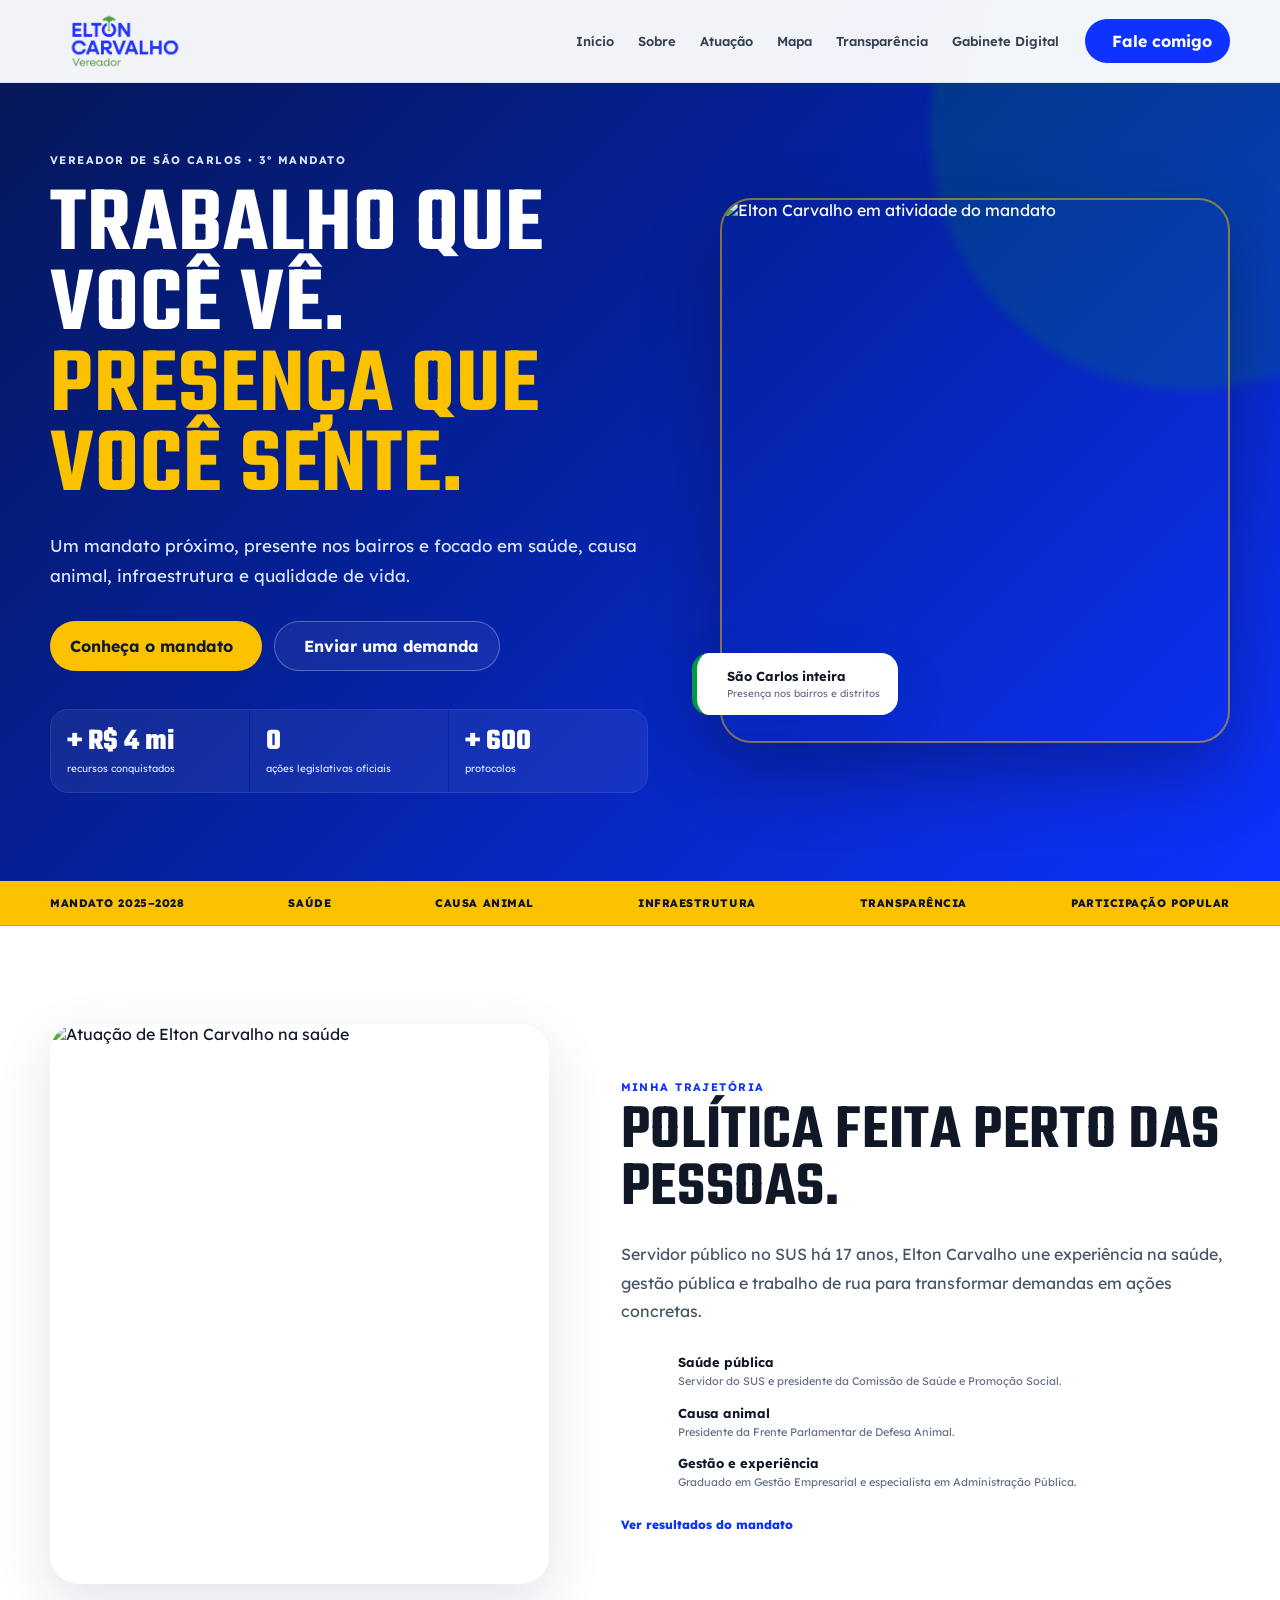
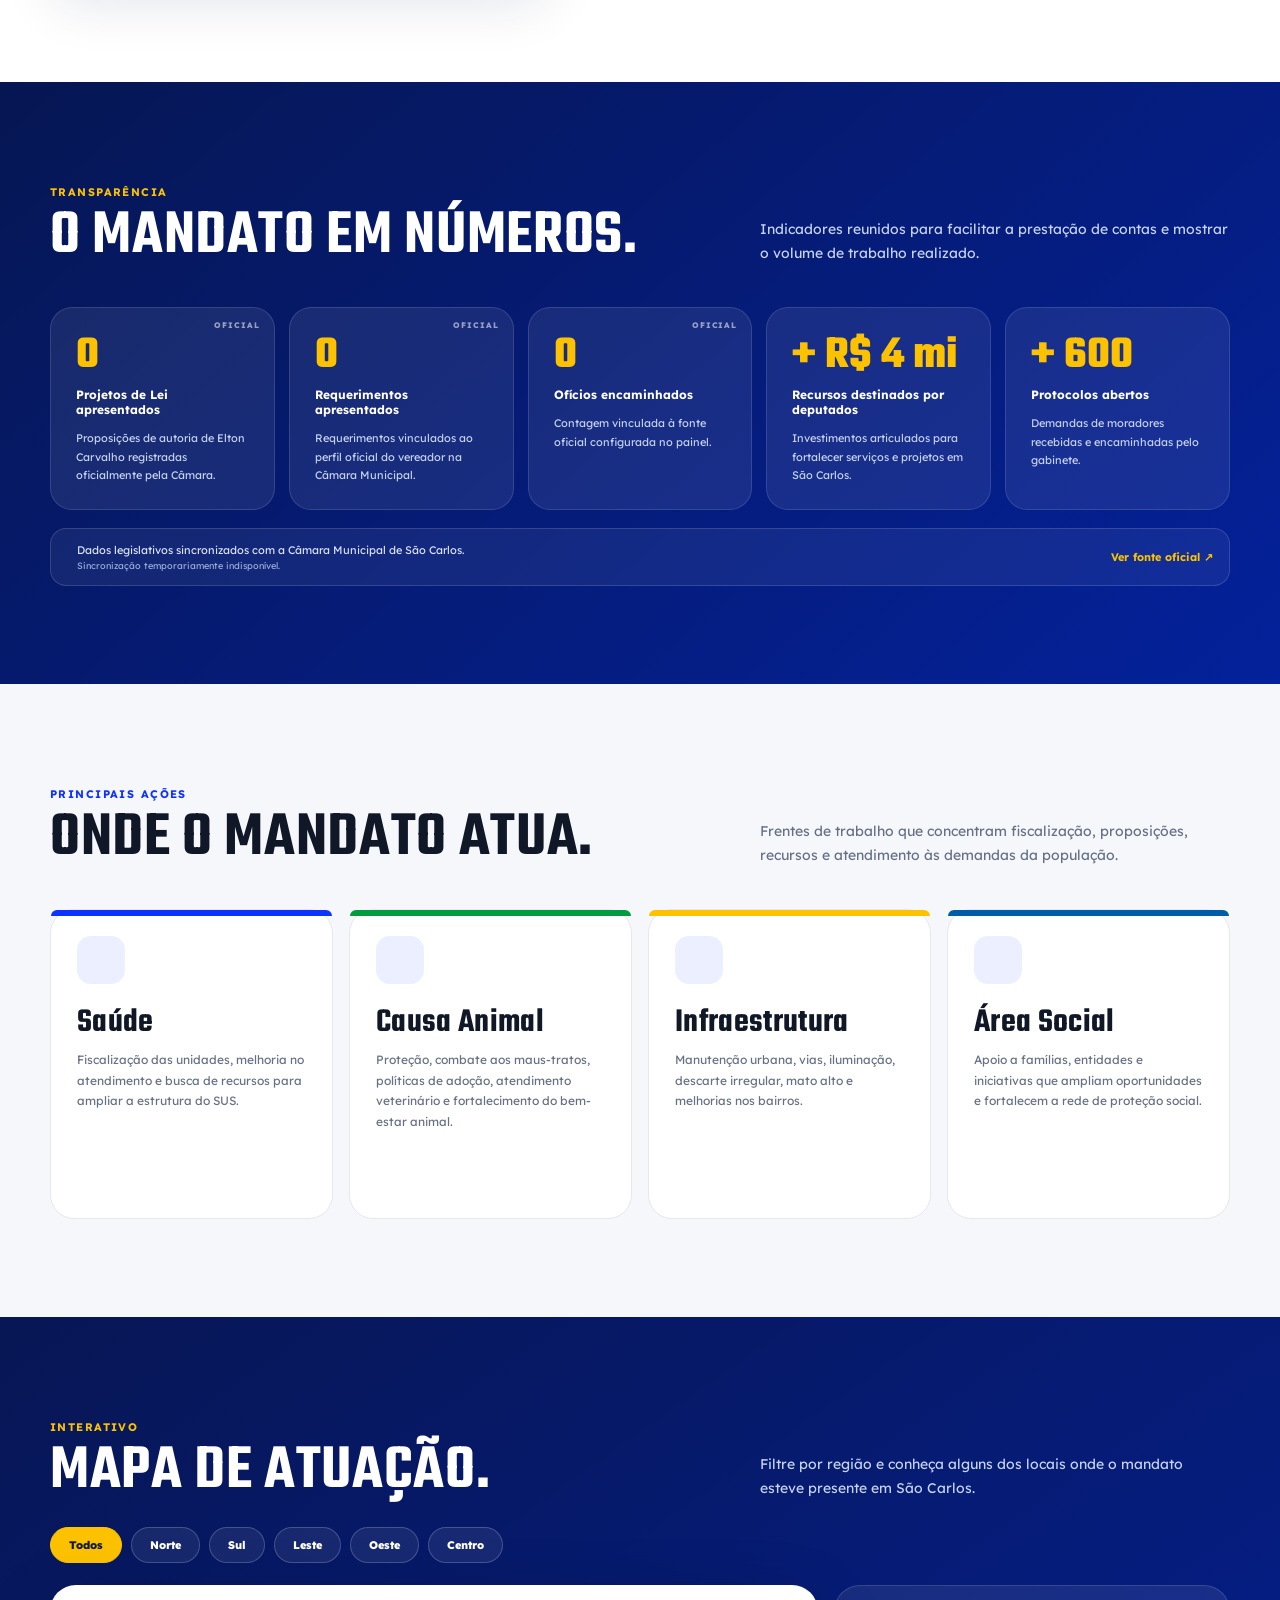
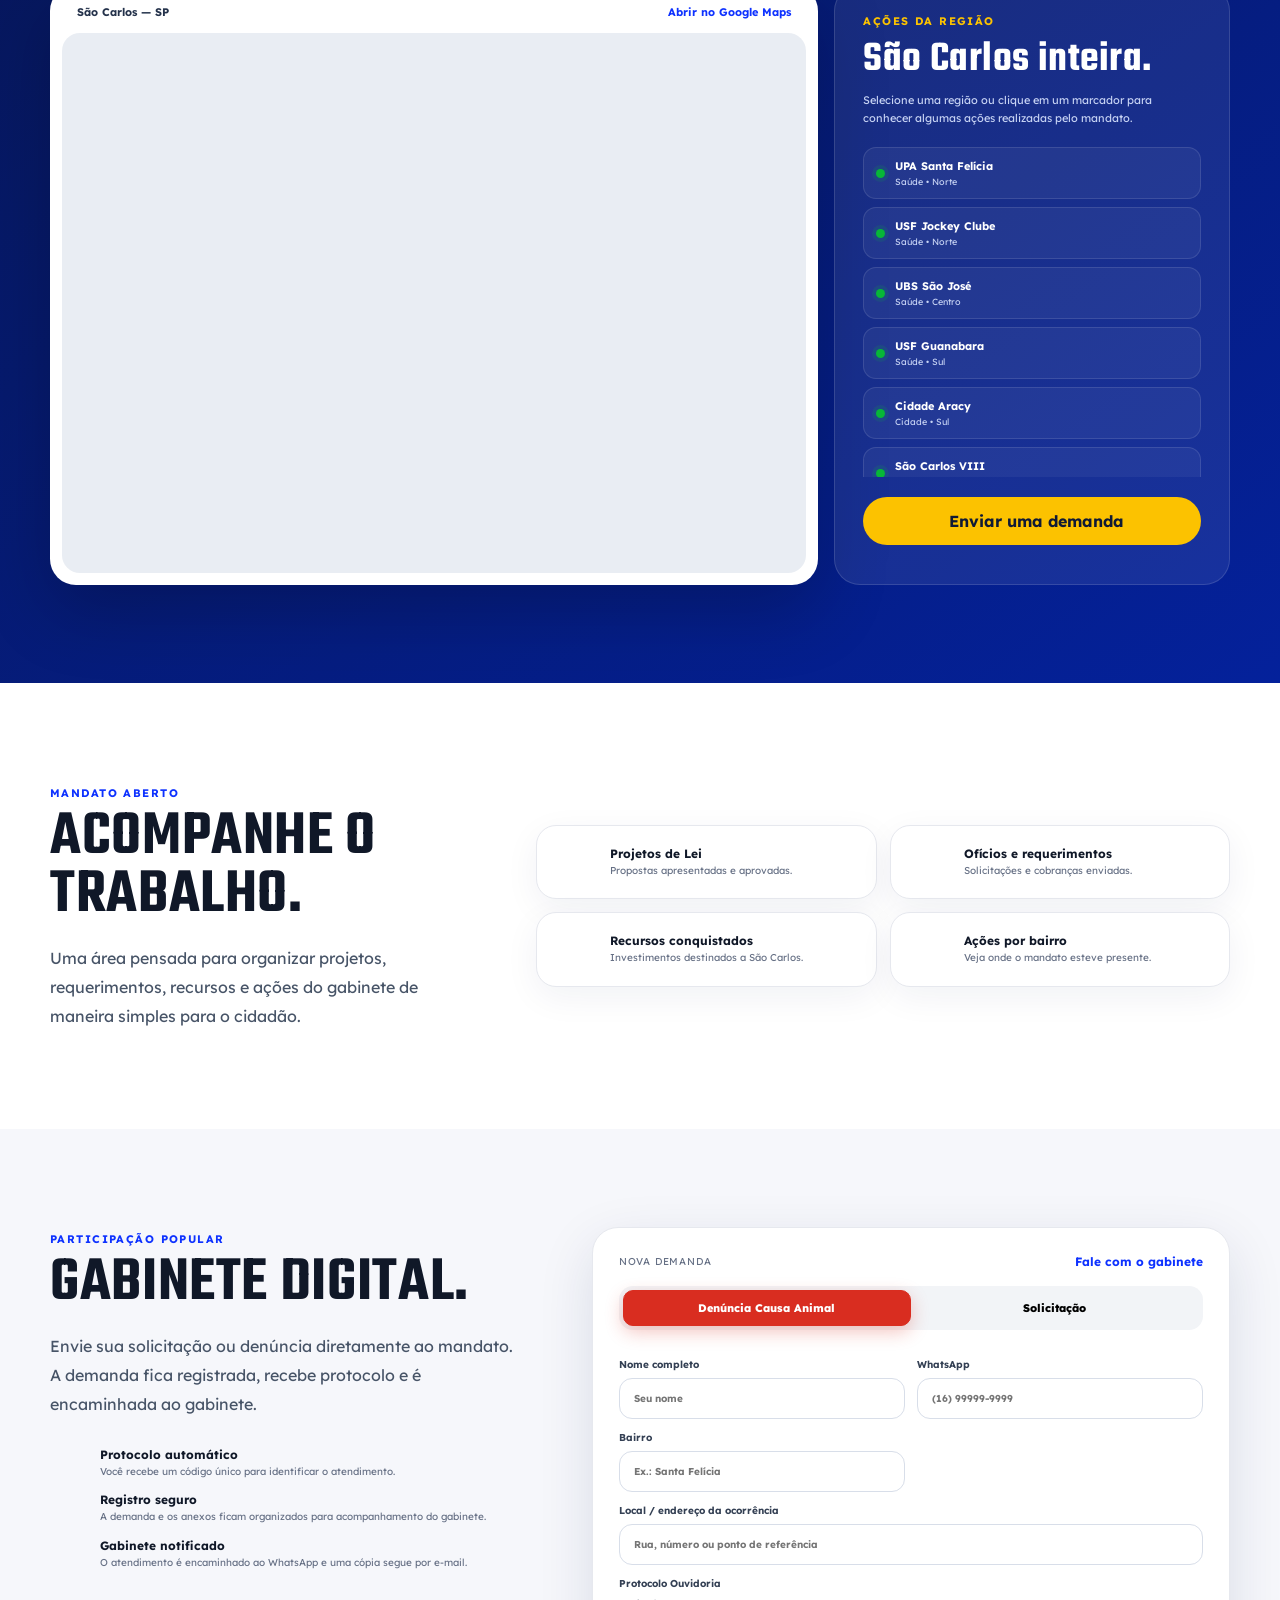
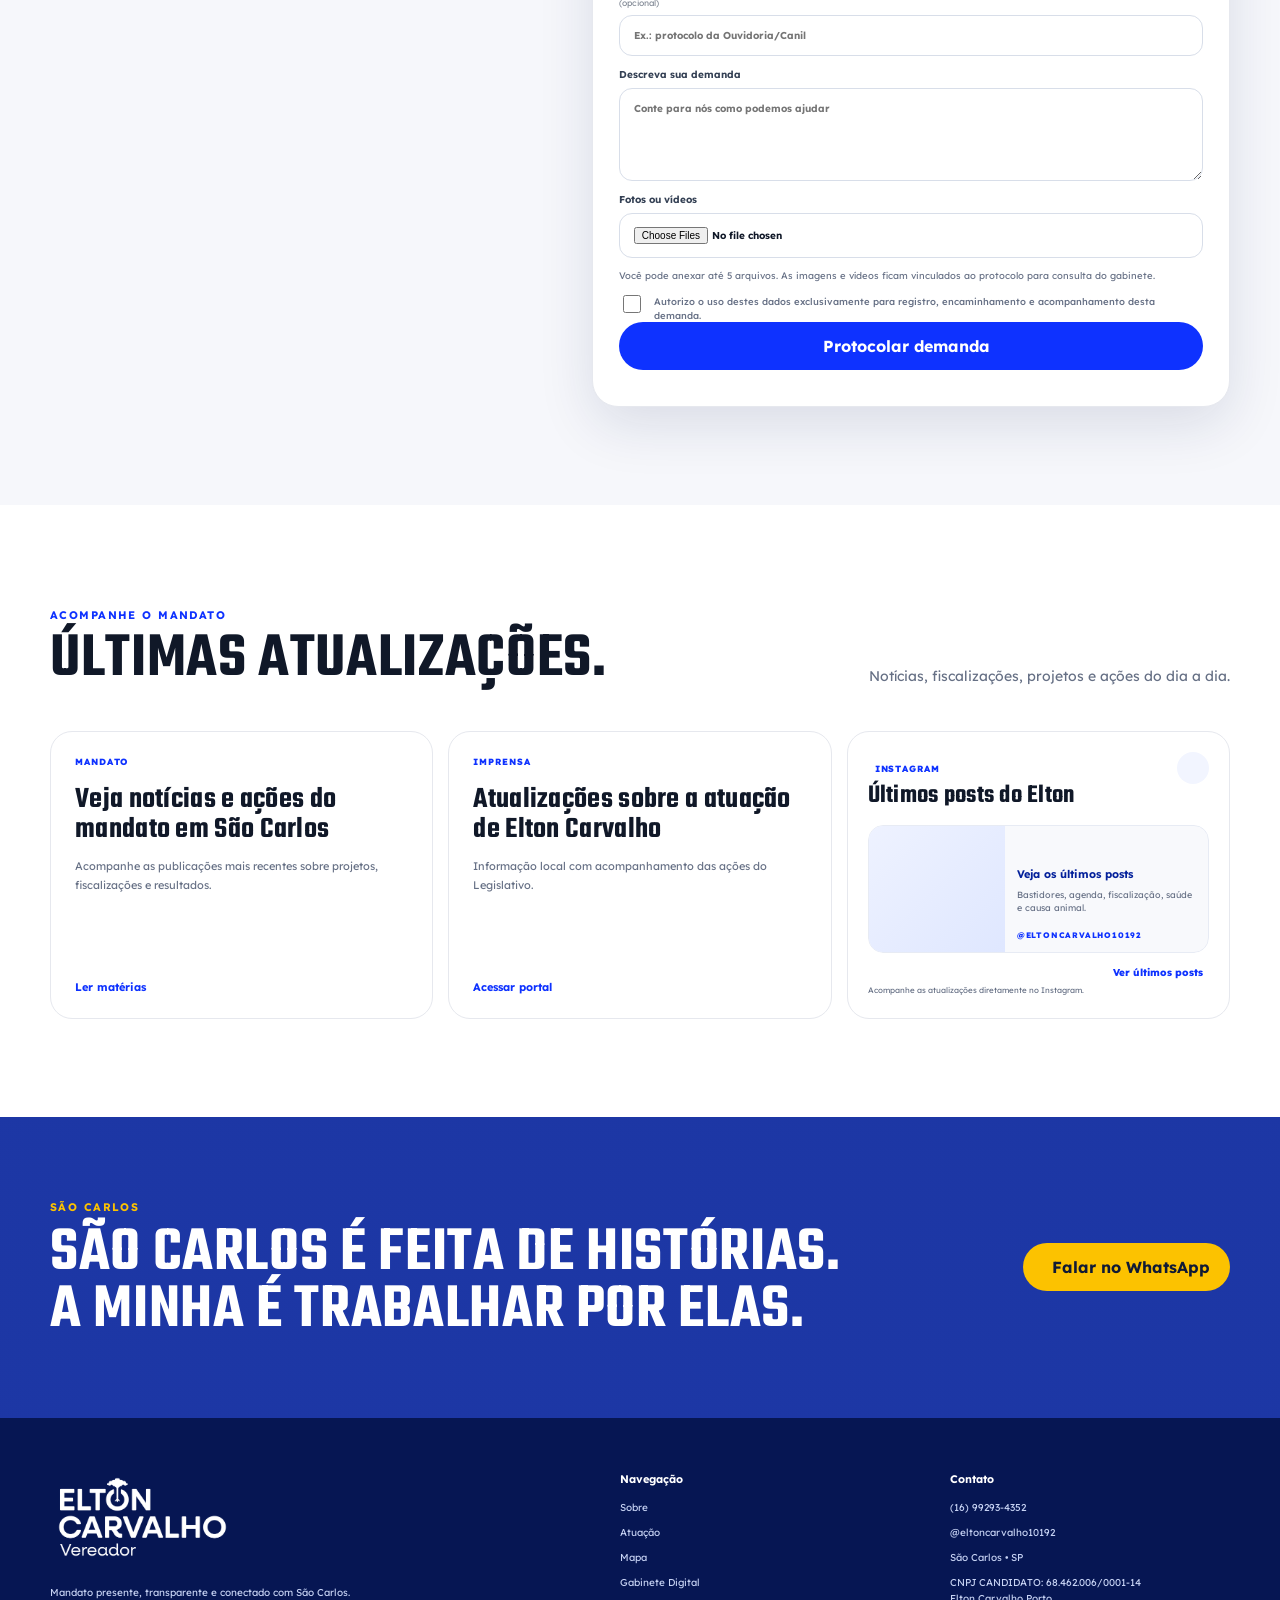
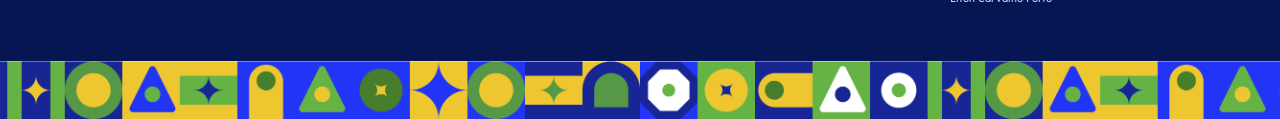
==== commit 555d491f: "Adicionamos informativos da Camara Informativos da câmara" ====
--- a/index.html
+++ b/index.html
@@ -44,7 +44,7 @@
       </div>
       <div class="hero-mini-stats">
         <div><strong data-content-key="stats.resources">+ R$ 4 mi</strong><span>recursos conquistados</span></div>
-        <div><strong data-content-key="stats.requests">+ 200</strong><span>ofícios e requerimentos</span></div>
+        <div><strong id="heroLegislativeTotal" data-counter="0">0</strong><span>ações legislativas oficiais</span></div>
         <div><strong data-content-key="stats.protocols">+ 600</strong><span>protocolos</span></div>
       </div>
     </div>
@@ -81,12 +81,14 @@
 <section class="section numbers-section" id="transparencia">
   <div class="container">
     <div class="section-heading inverse"><div><span class="section-kicker" data-content-key="numbers.kicker">Transparência</span><h2 data-content-key="numbers.title">O MANDATO EM NÚMEROS.</h2></div><p data-content-key="numbers.text">Indicadores reunidos para facilitar a prestação de contas e mostrar o volume de trabalho realizado.</p></div>
-    <div class="numbers-grid">
+    <div class="numbers-grid legislative-numbers-grid">
+      <article class="official-counter"><strong id="counterProjects" data-counter="0">0</strong><span>Projetos de Lei apresentados</span><p>Proposições de autoria de Elton Carvalho registradas oficialmente pela Câmara.</p></article>
+      <article class="official-counter"><strong id="counterRequirements" data-counter="0">0</strong><span>Requerimentos apresentados</span><p>Requerimentos vinculados ao perfil oficial do vereador na Câmara Municipal.</p></article>
+      <article class="official-counter"><strong id="counterOffices" data-counter="0">0</strong><span>Ofícios encaminhados</span><p id="officesCounterNote">Contagem vinculada à fonte oficial configurada no painel.</p></article>
       <article><strong data-content-key="numbers.resources">+ R$ 4 mi</strong><span>Recursos destinados por deputados</span><p>Investimentos articulados para fortalecer serviços e projetos em São Carlos.</p></article>
-      <article><strong data-content-key="numbers.requests">+ 200</strong><span>Ofícios e requerimentos</span><p>Cobranças, solicitações e encaminhamentos feitos ao Poder Executivo.</p></article>
       <article><strong data-content-key="numbers.protocols">+ 600</strong><span>Protocolos abertos</span><p>Demandas de moradores recebidas e encaminhadas pelo gabinete.</p></article>
-      <article><strong data-content-key="numbers.projects">+ 110</strong><span>Projetos de lei</span><p>Projetos apresentados e aprovados ao longo da atuação legislativa.</p></article>
-    </div>
+    </div>
+    <div class="legislative-source"><i data-lucide="landmark"></i><span>Dados legislativos sincronizados com a Câmara Municipal de São Carlos. <small id="legislativeUpdated">Aguardando sincronização.</small></span><a href="https://camarasaocarlos.sp.gov.br/vereador/?a=legislacao&id=176&p=detalhe" target="_blank" rel="noopener">Ver fonte oficial ↗</a></div>
   </div>
 </section>
 
--- a/css/style.css
+++ b/css/style.css
@@ -136,3 +136,12 @@
 /* Demanda: Causa Animal em destaque exclusivo */
 .tabs .animal-demand-tab{border:1px solid rgba(217,45,32,.22);background:rgba(217,45,32,.08);color:#B42318}
 .tabs .animal-demand-tab.active{background:#D92D20;color:#fff;border-color:#D92D20;box-shadow:0 6px 18px rgba(217,45,32,.28)}
+
+/* v14 — contadores legislativos oficiais */
+.legislative-numbers-grid{grid-template-columns:repeat(5,1fr)}
+.official-counter{position:relative;overflow:hidden}
+.official-counter:before{content:"OFICIAL";position:absolute;right:14px;top:12px;font-size:8px;letter-spacing:.12em;font-weight:800;color:rgba(255,255,255,.55)}
+.legislative-source{display:flex;align-items:center;gap:10px;margin-top:18px;padding:14px 16px;border:1px solid rgba(255,255,255,.14);border-radius:16px;background:rgba(255,255,255,.06);font-size:11px;color:#DCE5FF}
+.legislative-source svg{width:17px;height:17px;color:var(--yellow);flex:0 0 auto}.legislative-source span{flex:1}.legislative-source small{display:block;margin-top:3px;color:#9DAEDC}.legislative-source a{color:var(--yellow);font-weight:700;white-space:nowrap}
+@media(max-width:1100px){.legislative-numbers-grid{grid-template-columns:repeat(3,1fr)}}
+@media(max-width:680px){.legislative-numbers-grid{grid-template-columns:1fr}.legislative-source{align-items:flex-start;flex-wrap:wrap}.legislative-source a{width:100%;padding-left:27px}}
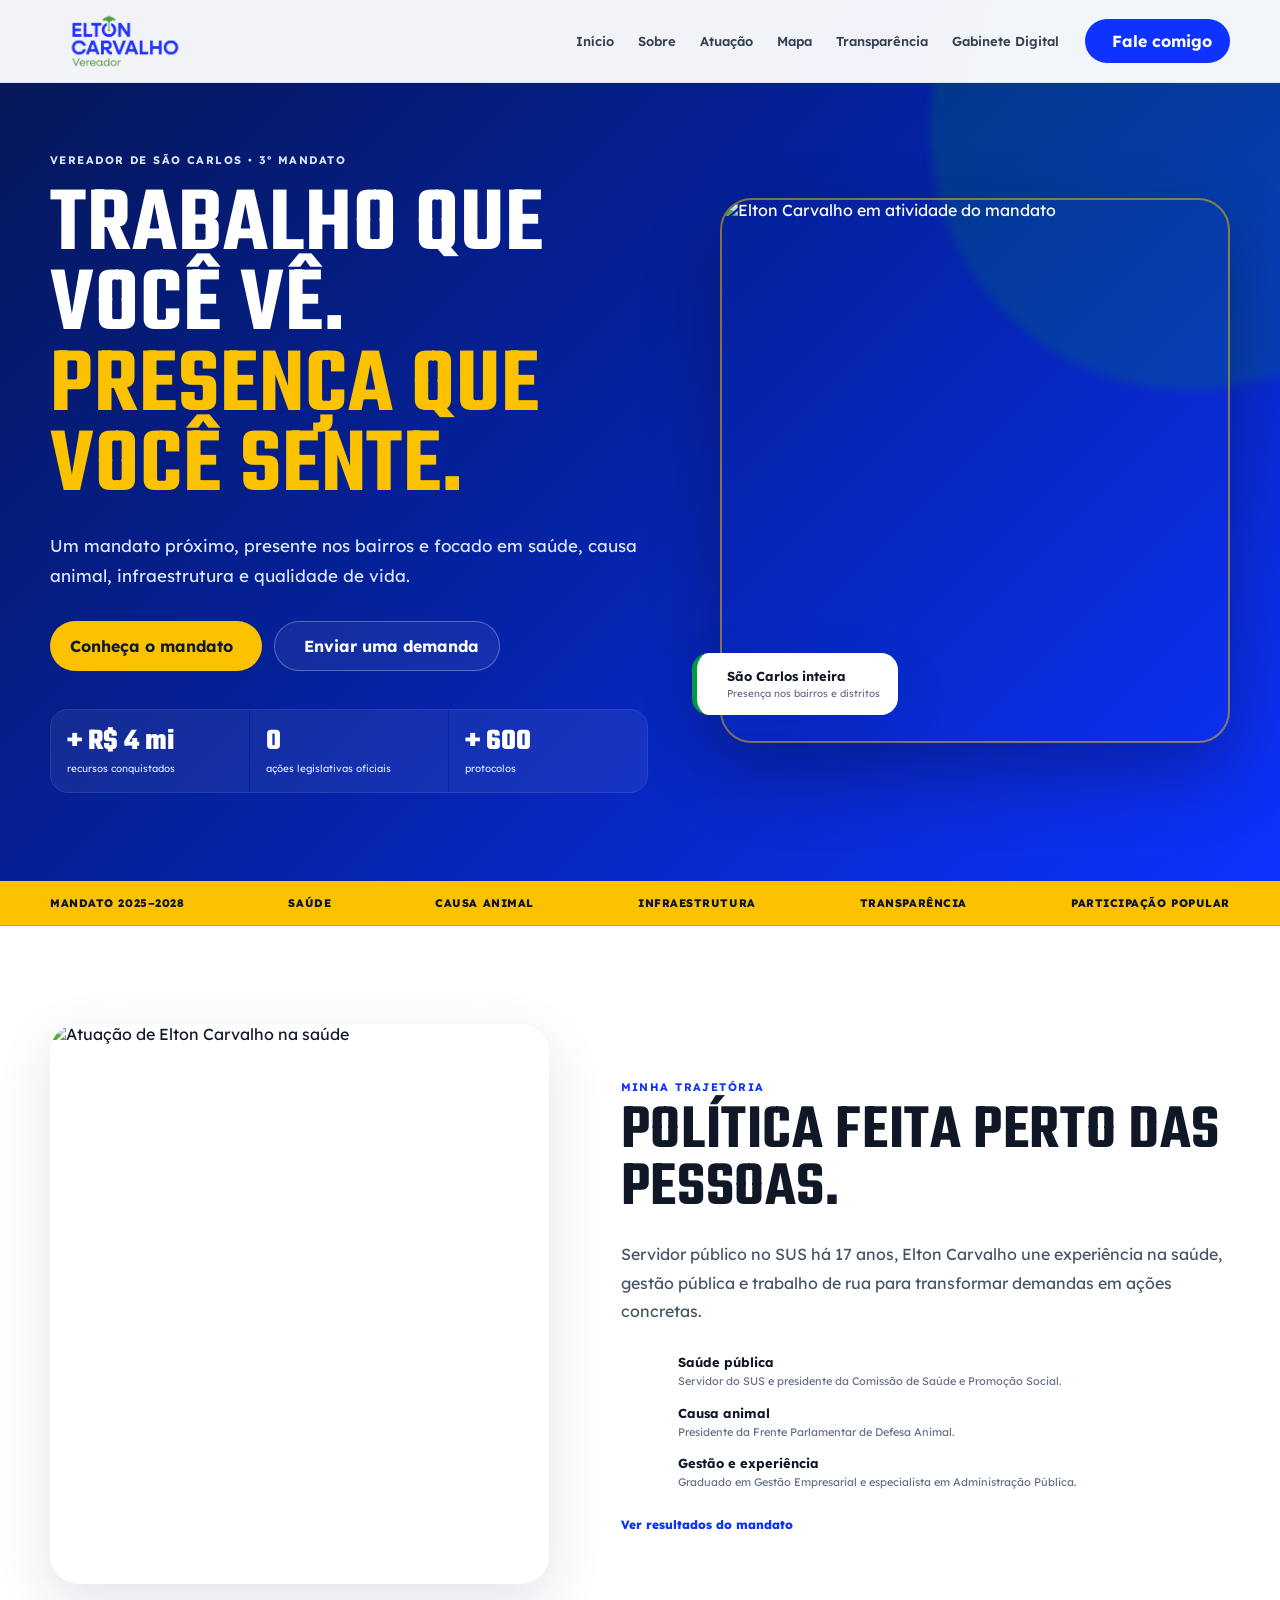
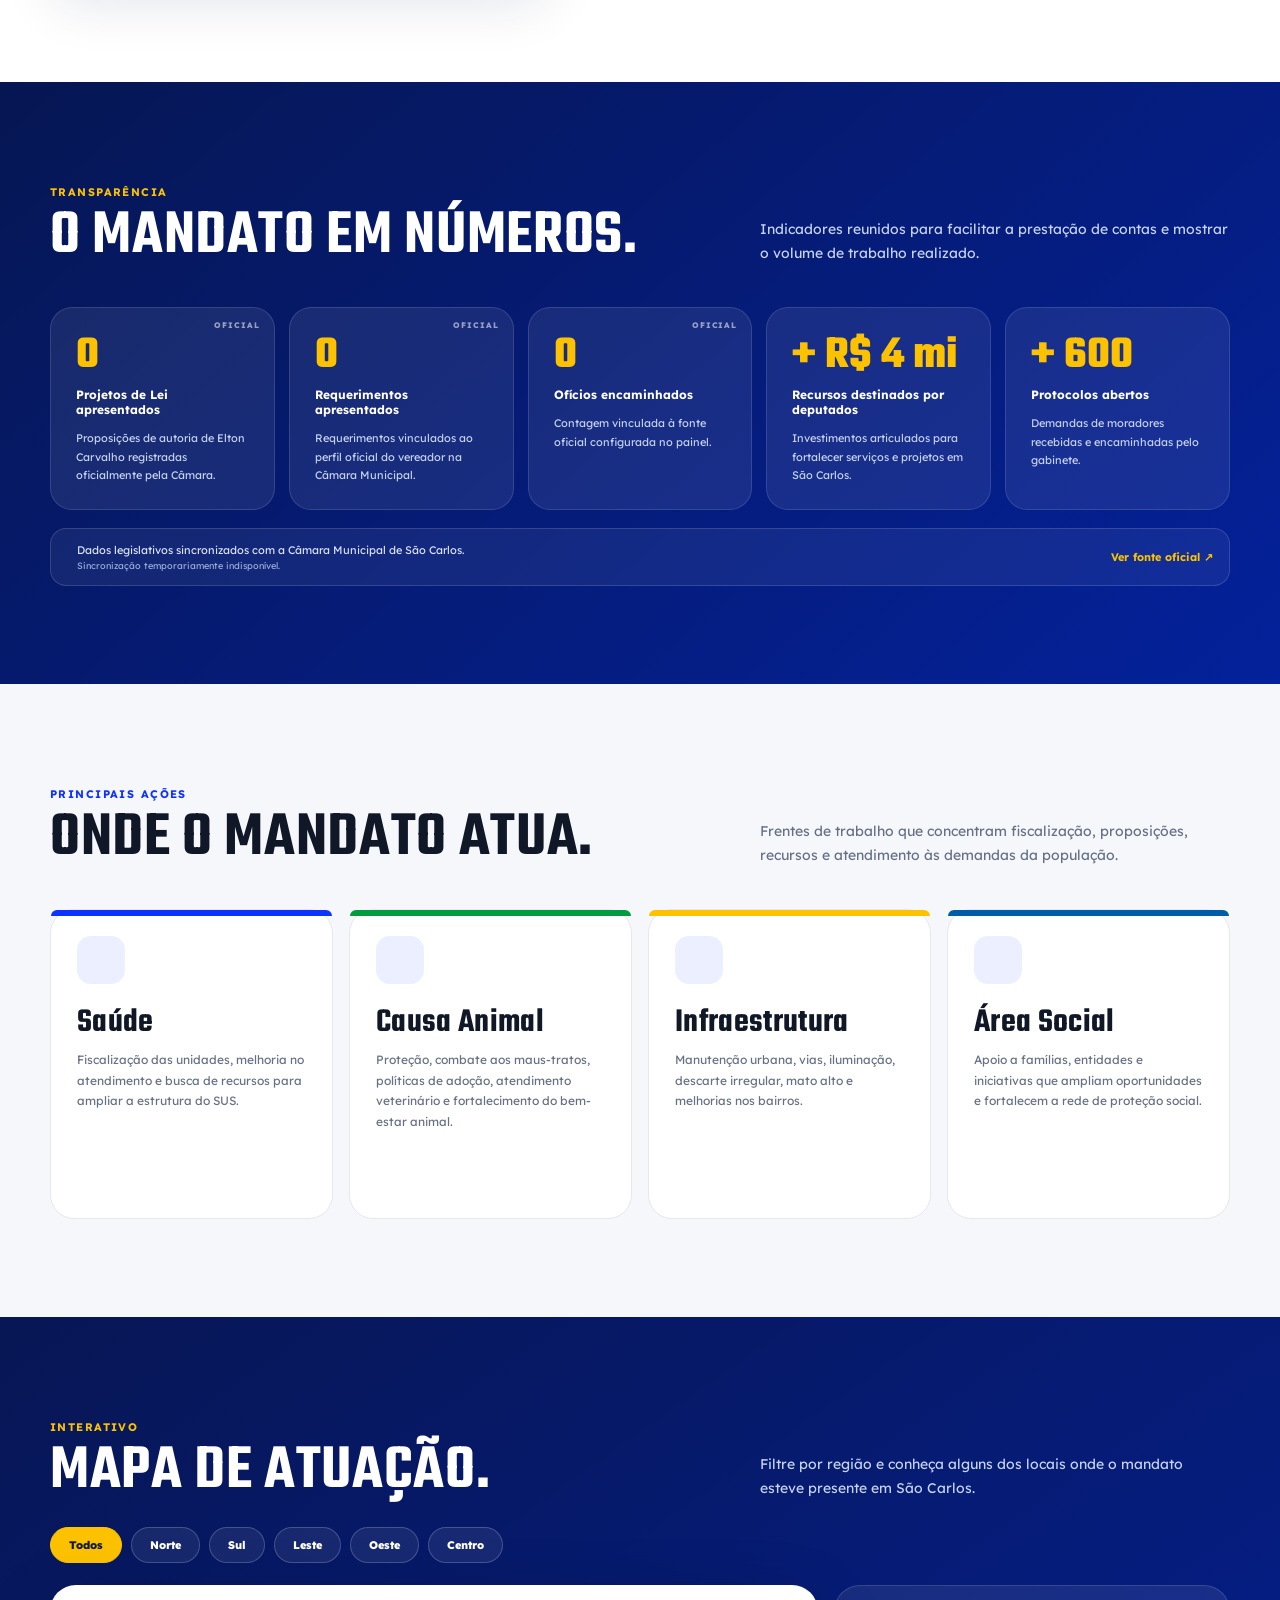
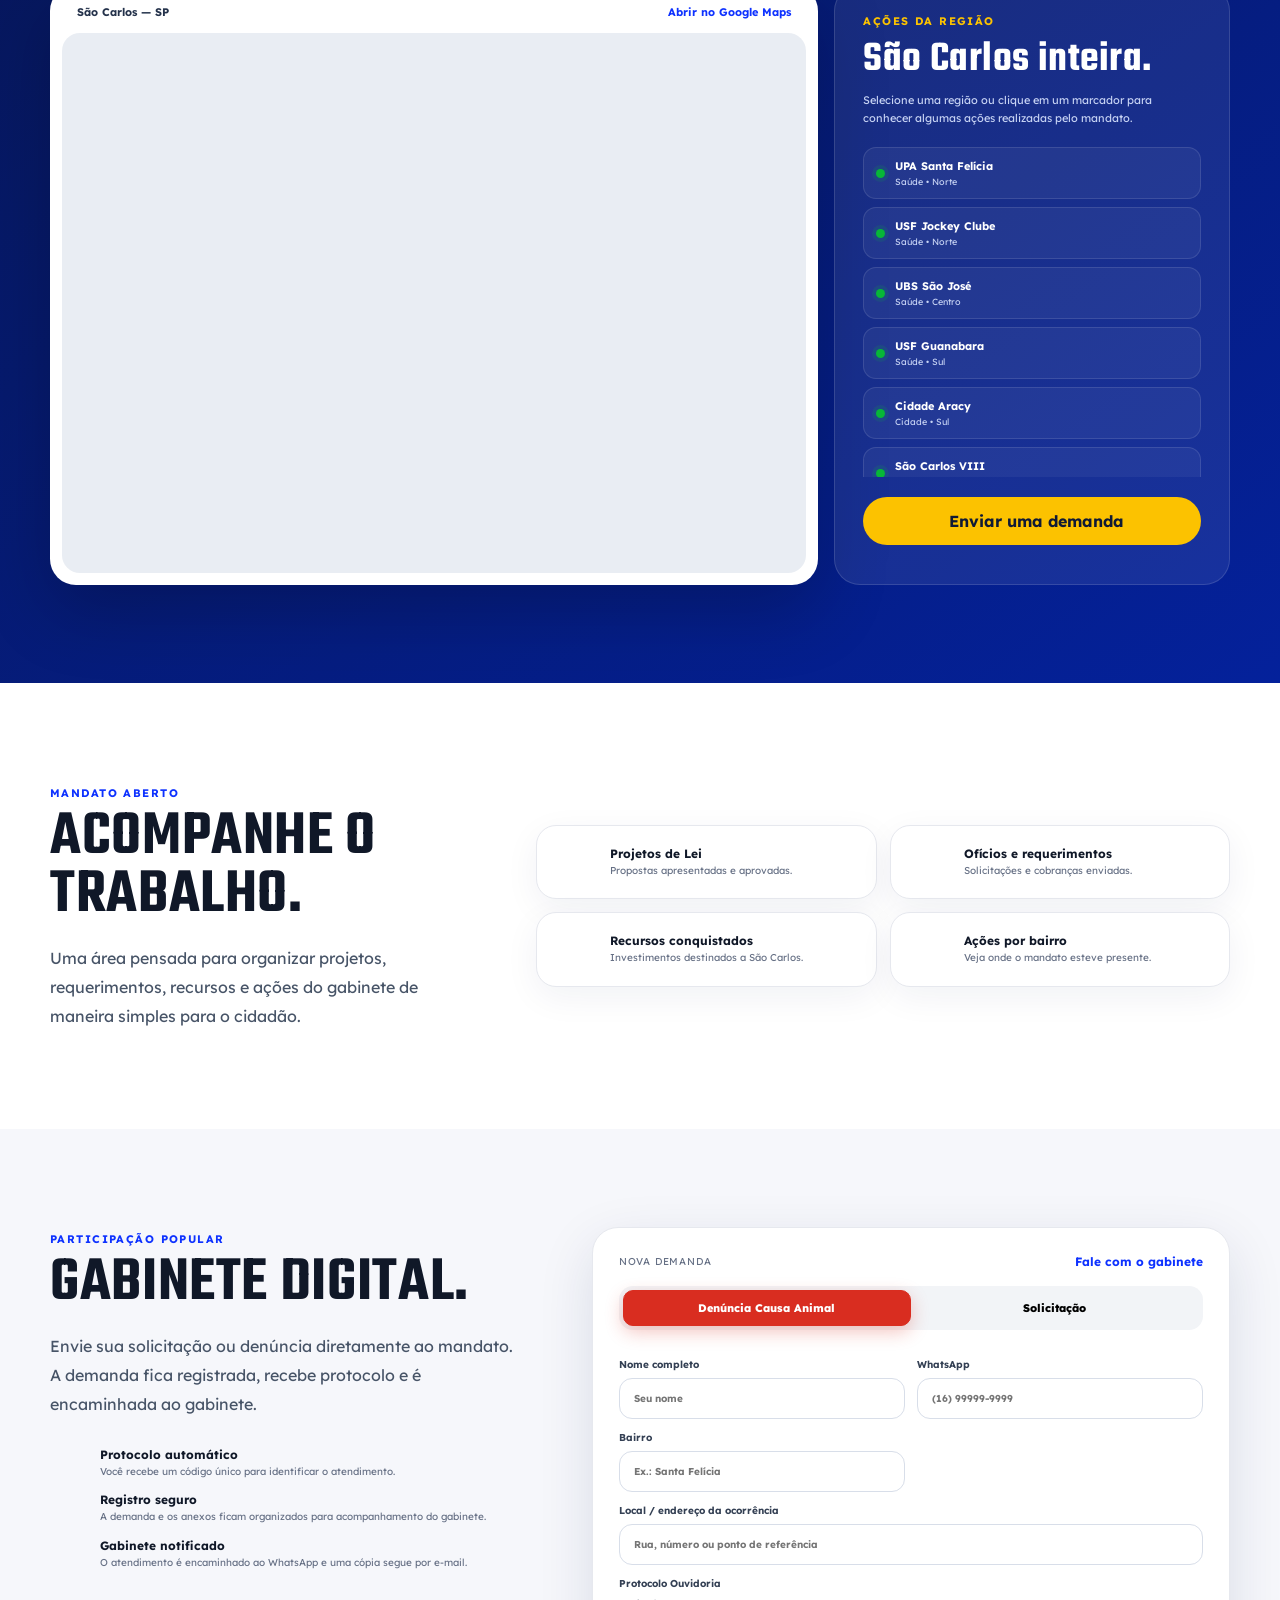
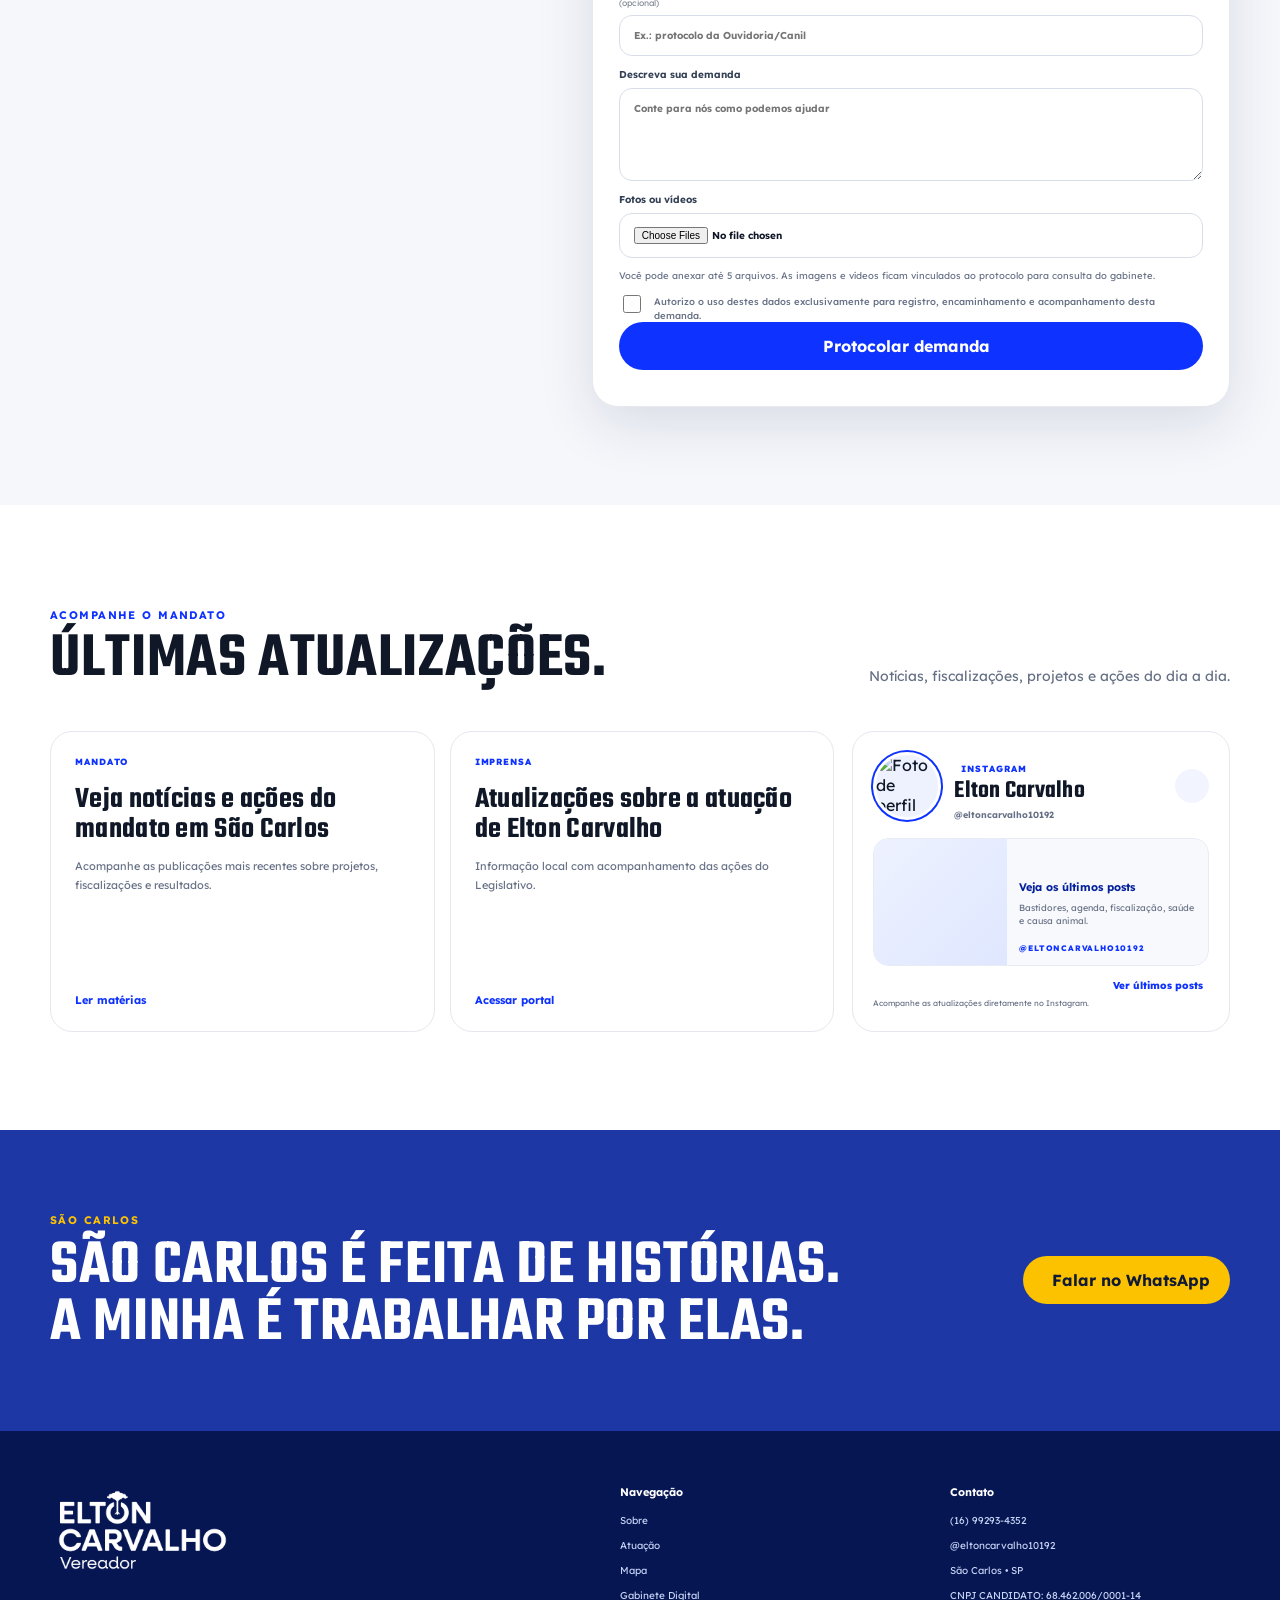
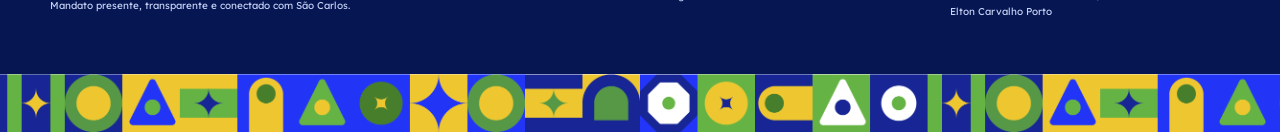
==== commit ed39387c: "Mudamos a foto do insta Mudamos a foto do insta" ====
--- a/index.html
+++ b/index.html
@@ -165,16 +165,20 @@
   <div class="container">
     <div class="section-heading"><div><span class="section-kicker" data-content-key="news.kicker">Acompanhe o mandato</span><h2 data-content-key="news.title">ÚLTIMAS ATUALIZAÇÕES.</h2></div><p data-content-key="news.text">Notícias, fiscalizações, projetos e ações do dia a dia.</p></div>
     <div class="news-grid news-grid-editorial">
-      <a class="news-card" href="https://www.saocarlosnotoque.com" target="_blank" rel="noopener"><span>Mandato</span><h3 data-content-key="news.card1.title">Veja notícias e ações do mandato em São Carlos</h3><p data-content-key="news.card1.text">Acompanhe as publicações mais recentes sobre projetos, fiscalizações e resultados.</p><strong>Ler matérias <i data-lucide="arrow-up-right"></i></strong></a>
-      <a class="news-card" href="https://www.saocarlosagora.com.br" target="_blank" rel="noopener"><span>Imprensa</span><h3 data-content-key="news.card2.title">Atualizações sobre a atuação de Elton Carvalho</h3><p data-content-key="news.card2.text">Informação local com acompanhamento das ações do Legislativo.</p><strong>Acessar portal <i data-lucide="arrow-up-right"></i></strong></a>
+      <div class="latest-updates-column">
+        <a class="news-card" href="https://www.saocarlosnotoque.com" target="_blank" rel="noopener"><span>Mandato</span><h3 data-content-key="news.card1.title">Veja notícias e ações do mandato em São Carlos</h3><p data-content-key="news.card1.text">Acompanhe as publicações mais recentes sobre projetos, fiscalizações e resultados.</p><strong>Ler matérias <i data-lucide="arrow-up-right"></i></strong></a>
+        <a class="news-card" href="https://www.saocarlosagora.com.br" target="_blank" rel="noopener"><span>Imprensa</span><h3 data-content-key="news.card2.title">Atualizações sobre a atuação de Elton Carvalho</h3><p data-content-key="news.card2.text">Informação local com acompanhamento das ações do Legislativo.</p><strong>Acessar portal <i data-lucide="arrow-up-right"></i></strong></a>
+      </div>
 
       <div class="news-card instagram-feed instagram-feed-compact" id="instagramFeed" aria-label="Últimos posts do Instagram">
-        <div class="instagram-feed-head">
-          <div>
+        <div class="instagram-profile-head">
+          <img class="instagram-profile-photo" src="https://eltoncarvalho.netlify.app/assets/animal.jpg" alt="Foto de perfil de Elton Carvalho">
+          <div class="instagram-profile-copy">
             <span class="instagram-label"><i data-lucide="instagram"></i> Instagram</span>
-            <h3 data-content-key="news.instagram.title">Últimos posts do Elton</h3>
+            <h3 data-content-key="news.instagram.title">Elton Carvalho</h3>
+            <a class="instagram-handle" href="https://instagram.com/eltoncarvalho10192" target="_blank" rel="noopener">@eltoncarvalho10192</a>
           </div>
-          <a href="https://instagram.com/eltoncarvalho10192" target="_blank" rel="noopener" aria-label="Abrir perfil de Elton Carvalho no Instagram"><i data-lucide="arrow-up-right"></i></a>
+          <a class="instagram-open-profile" href="https://instagram.com/eltoncarvalho10192" target="_blank" rel="noopener" aria-label="Abrir perfil de Elton Carvalho no Instagram"><i data-lucide="arrow-up-right"></i></a>
         </div>
         <div class="instagram-carousel-shell">
           <button class="instagram-nav instagram-prev" type="button" aria-label="Post anterior"><i data-lucide="chevron-left"></i></button>
--- a/css/style.css
+++ b/css/style.css
@@ -145,3 +145,18 @@
 .legislative-source svg{width:17px;height:17px;color:var(--yellow);flex:0 0 auto}.legislative-source span{flex:1}.legislative-source small{display:block;margin-top:3px;color:#9DAEDC}.legislative-source a{color:var(--yellow);font-weight:700;white-space:nowrap}
 @media(max-width:1100px){.legislative-numbers-grid{grid-template-columns:repeat(3,1fr)}}
 @media(max-width:680px){.legislative-numbers-grid{grid-template-columns:1fr}.legislative-source{align-items:flex-start;flex-wrap:wrap}.legislative-source a{width:100%;padding-left:27px}}
+
+
+/* === V15: Instagram com foto de perfil ao lado das últimas atualizações === */
+.news-grid-editorial{display:grid;grid-template-columns:minmax(0,1.35fr) minmax(300px,.65fr);gap:18px;align-items:stretch}
+.latest-updates-column{display:grid;grid-template-columns:repeat(2,minmax(0,1fr));gap:15px;min-width:0}
+.latest-updates-column .news-card{height:100%}
+.instagram-feed-compact{grid-column:auto!important;height:100%;min-height:100%}
+.instagram-profile-head{display:grid;grid-template-columns:68px minmax(0,1fr) 34px;align-items:center;gap:13px;margin-bottom:16px}
+.instagram-profile-photo{width:68px;height:68px;border-radius:50%;object-fit:cover;object-position:center;border:3px solid #fff;box-shadow:0 0 0 2px var(--blue);background:#eef2ff}
+.instagram-profile-copy{min-width:0}.instagram-profile-copy h3{font-size:25px;line-height:1;margin:5px 0 5px;color:var(--ink)}
+.instagram-handle{display:block;max-width:100%;overflow:hidden;text-overflow:ellipsis;white-space:nowrap;font-size:9px;font-weight:700;color:var(--muted)}
+.instagram-open-profile{width:34px;height:34px;display:grid;place-items:center;border-radius:50%;background:#f2f5ff;color:var(--blue)}
+.instagram-open-profile svg{width:15px;height:15px}
+@media(max-width:1000px){.news-grid-editorial{grid-template-columns:1fr}.latest-updates-column{grid-template-columns:repeat(2,minmax(0,1fr))}.instagram-feed-compact{grid-column:auto!important}.instagram-profile-head{grid-template-columns:64px minmax(0,1fr) 34px}.instagram-profile-photo{width:64px;height:64px}}
+@media(max-width:680px){.news-grid-editorial,.latest-updates-column{grid-template-columns:1fr}.instagram-profile-head{grid-template-columns:58px minmax(0,1fr) 34px}.instagram-profile-photo{width:58px;height:58px}.instagram-profile-copy h3{font-size:23px}}
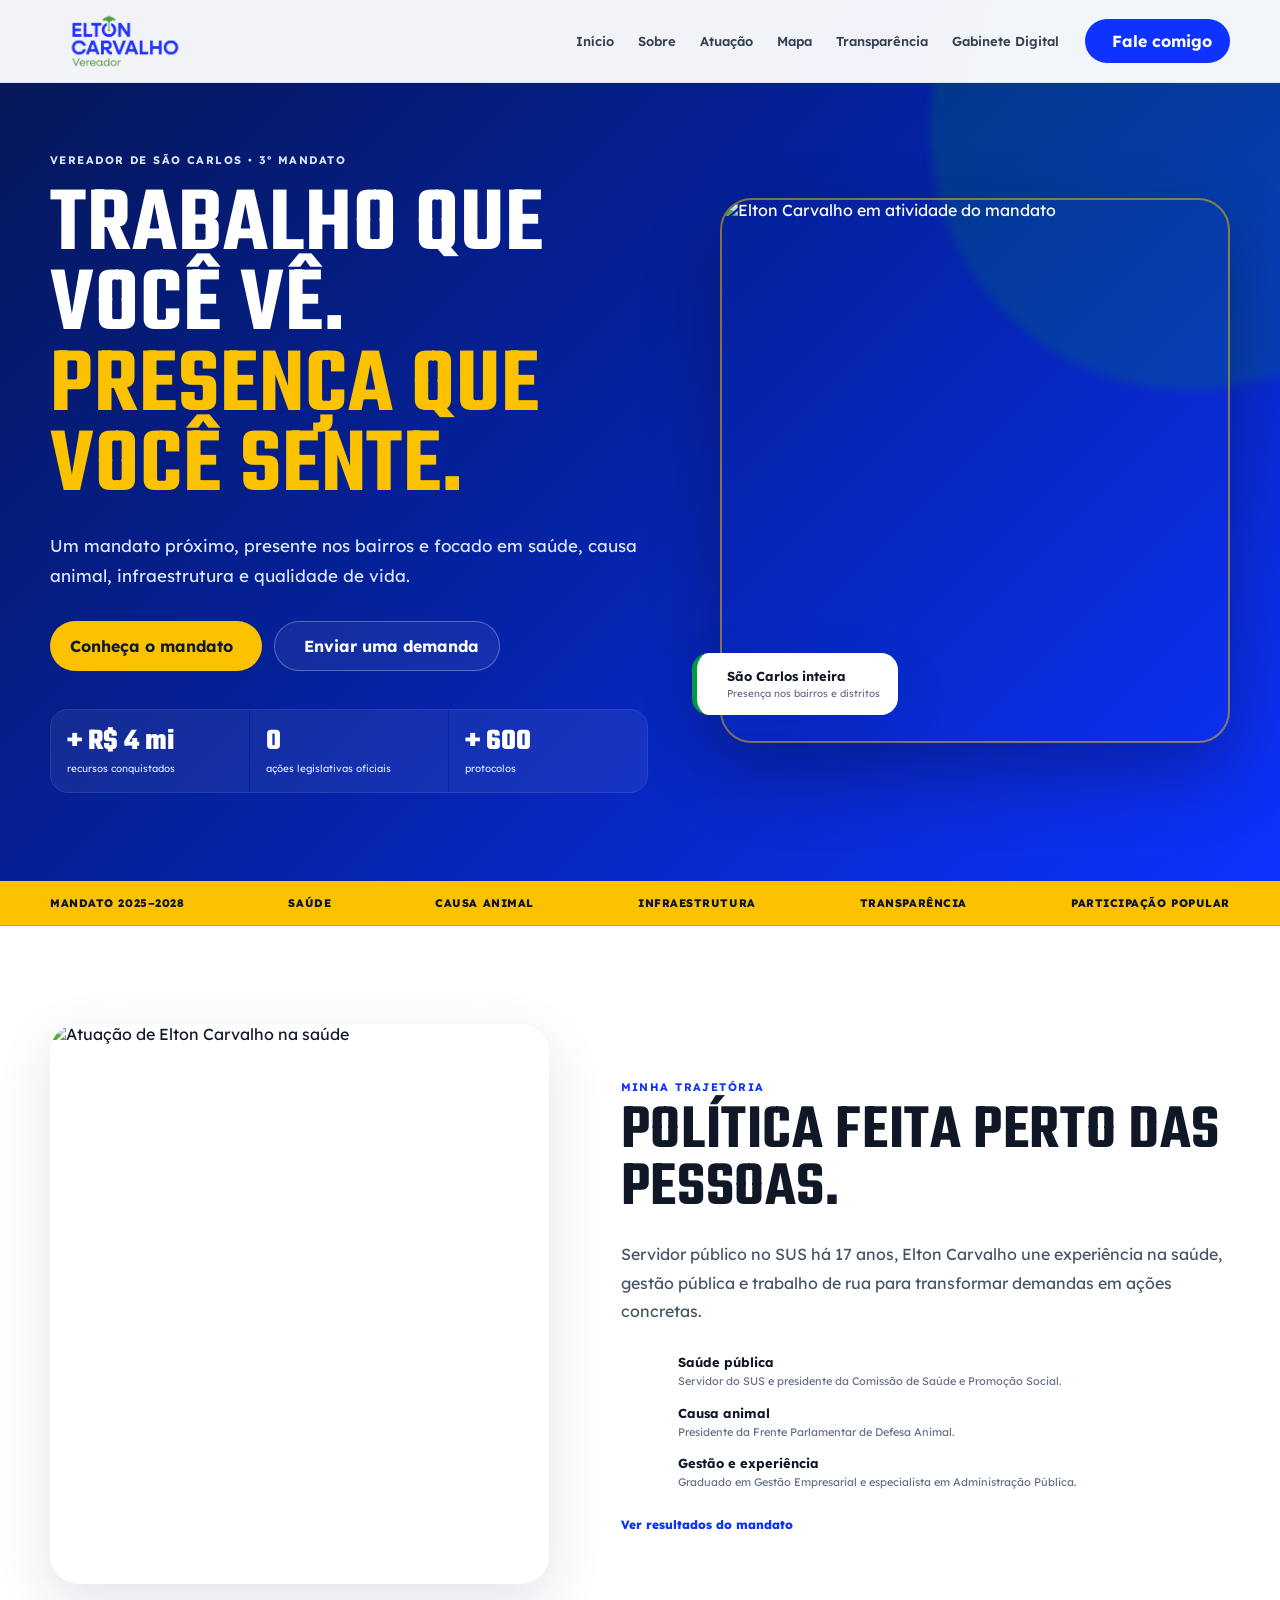
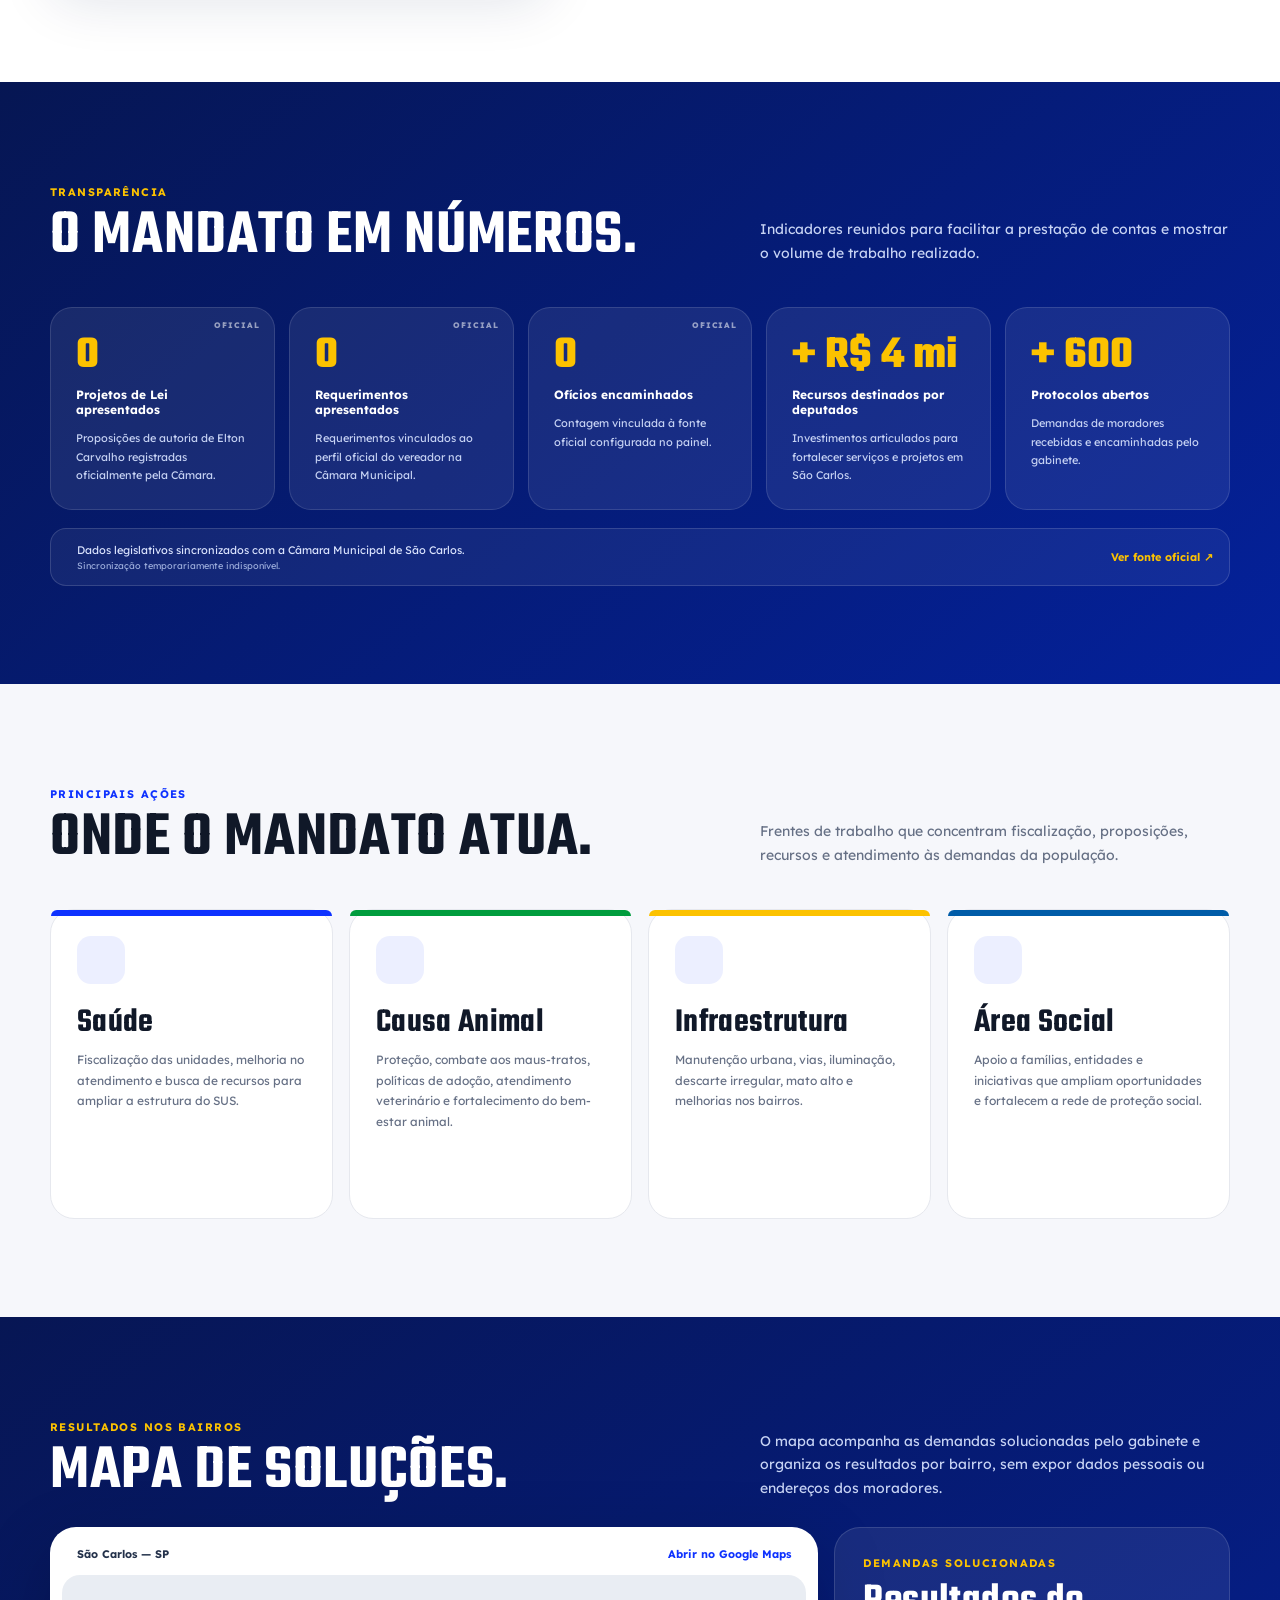
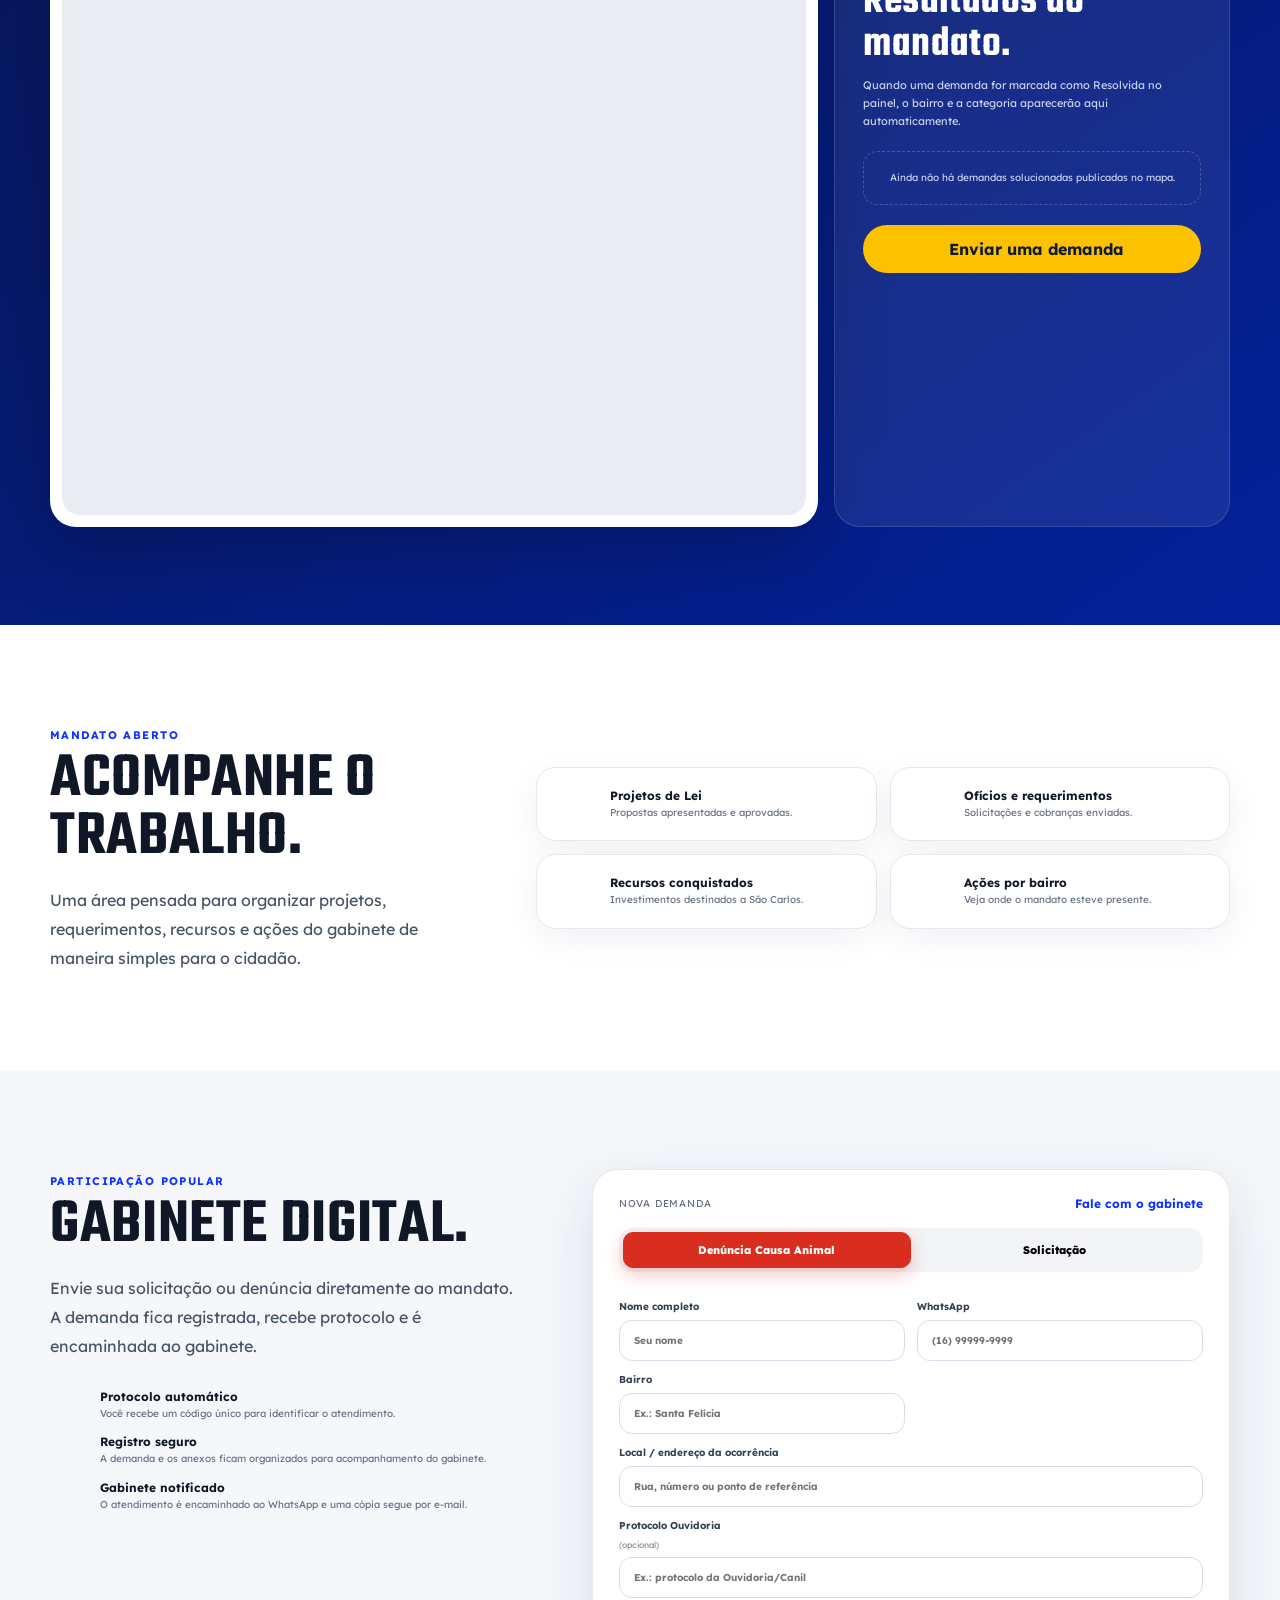
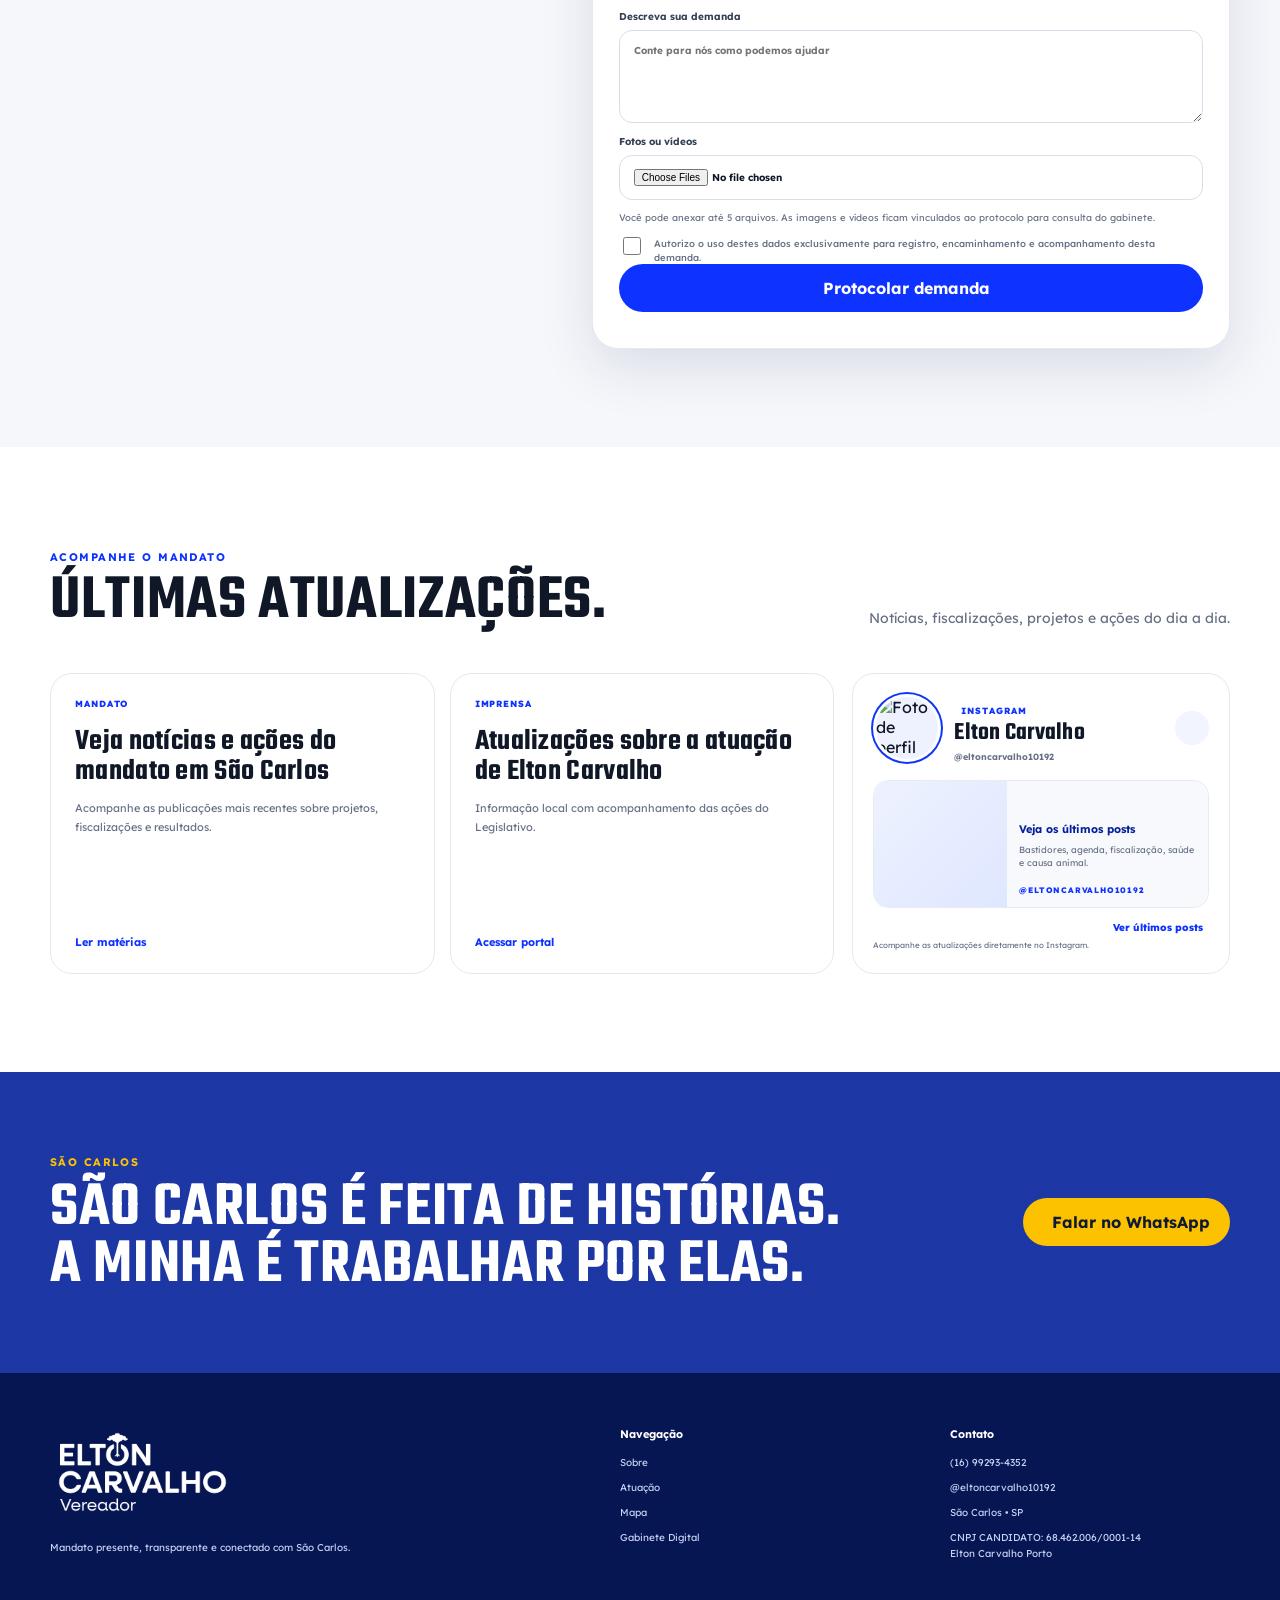
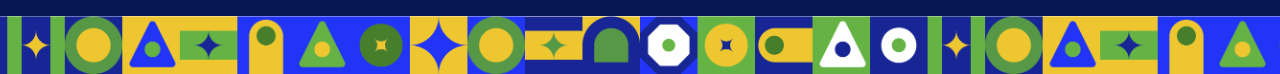
==== commit d4acc934: "Atualização contadores Atualização contadores" ====
--- a/index.html
+++ b/index.html
@@ -16,7 +16,7 @@
   <link rel="stylesheet" href="css/style.css">
   <script src="https://unpkg.com/lucide@0.468.0/dist/umd/lucide.min.js" defer></script>
   <script src="js/content.js" defer></script>
-  <script src="js/app.js" defer></script>
+  <script src="js/app.js?v=18-solutions" defer></script>
   <script src="js/instagram.js" defer></script>
 </head>
 <body>
@@ -85,10 +85,10 @@
       <article class="official-counter"><strong id="counterProjects" data-counter="0">0</strong><span>Projetos de Lei apresentados</span><p>Proposições de autoria de Elton Carvalho registradas oficialmente pela Câmara.</p></article>
       <article class="official-counter"><strong id="counterRequirements" data-counter="0">0</strong><span>Requerimentos apresentados</span><p>Requerimentos vinculados ao perfil oficial do vereador na Câmara Municipal.</p></article>
       <article class="official-counter"><strong id="counterOffices" data-counter="0">0</strong><span>Ofícios encaminhados</span><p id="officesCounterNote">Contagem vinculada à fonte oficial configurada no painel.</p></article>
-      <article><strong data-content-key="numbers.resources">+ R$ 4 mi</strong><span>Recursos destinados por deputados</span><p>Investimentos articulados para fortalecer serviços e projetos em São Carlos.</p></article>
-      <article><strong data-content-key="numbers.protocols">+ 600</strong><span>Protocolos abertos</span><p>Demandas de moradores recebidas e encaminhadas pelo gabinete.</p></article>
-    </div>
-    <div class="legislative-source"><i data-lucide="landmark"></i><span>Dados legislativos sincronizados com a Câmara Municipal de São Carlos. <small id="legislativeUpdated">Aguardando sincronização.</small></span><a href="https://camarasaocarlos.sp.gov.br/vereador/?a=legislacao&id=176&p=detalhe" target="_blank" rel="noopener">Ver fonte oficial ↗</a></div>
+      <article><strong id="counterResources" data-content-key="numbers.resources" data-static-counter="4" data-counter-prefix="+ R$ " data-counter-suffix=" mi">0</strong><span>Recursos destinados por deputados</span><p>Investimentos articulados para fortalecer serviços e projetos em São Carlos.</p></article>
+      <article><strong id="counterProtocols" data-content-key="numbers.protocols" data-static-counter="600" data-counter-prefix="+ ">0</strong><span>Protocolos abertos</span><p>Demandas de moradores recebidas e encaminhadas pelo gabinete.</p></article>
+    </div>
+    <div class="legislative-source"><i data-lucide="landmark"></i><span>Dados legislativos sincronizados com a Câmara Municipal de São Carlos. <small id="legislativeUpdated">Aguardando sincronização.</small></span><a href="https://camarasaocarlos.sp.gov.br/vereador/?id=176&p=detalhe" target="_blank" rel="noopener">Ver fonte oficial ↗</a></div>
   </div>
 </section>
 
@@ -106,17 +106,14 @@
 
 <section class="section map-section" id="mapa">
   <div class="container">
-    <div class="section-heading inverse map-heading"><div><span class="section-kicker">Interativo</span><h2>MAPA DE ATUAÇÃO.</h2></div><p>Filtre por região e conheça alguns dos locais onde o mandato esteve presente em São Carlos.</p></div>
-    <div class="map-region-filters" role="group" aria-label="Filtrar ações por região">
-      <button class="map-filter active" type="button" data-map-filter="Todos">Todos</button><button class="map-filter" type="button" data-map-filter="Norte">Norte</button><button class="map-filter" type="button" data-map-filter="Sul">Sul</button><button class="map-filter" type="button" data-map-filter="Leste">Leste</button><button class="map-filter" type="button" data-map-filter="Oeste">Oeste</button><button class="map-filter" type="button" data-map-filter="Centro">Centro</button>
-    </div>
+    <div class="section-heading inverse map-heading"><div><span class="section-kicker">Resultados nos bairros</span><h2>MAPA DE SOLUÇÕES.</h2></div><p>O mapa acompanha as demandas solucionadas pelo gabinete e organiza os resultados por bairro, sem expor dados pessoais ou endereços dos moradores.</p></div>
     <div class="map-layout">
       <div class="map-card">
         <div class="map-topbar"><span><i data-lucide="map-pin"></i> São Carlos — SP</span><a href="https://www.google.com/maps/search/?api=1&query=S%C3%A3o+Carlos%2C+SP" target="_blank" rel="noopener">Abrir no Google Maps <i data-lucide="external-link"></i></a></div>
         <div class="map-frame"><div id="googleMap" class="google-map-canvas" aria-label="Mapa das ações do mandato em São Carlos"></div><div id="mapFallback" class="map-fallback" hidden><iframe src="https://www.google.com/maps?q=S%C3%A3o%20Carlos%2C%20SP&z=12&output=embed" title="Mapa de São Carlos no Google Maps" loading="lazy" referrerpolicy="no-referrer-when-downgrade" allowfullscreen></iframe></div></div>
       </div>
       <aside class="map-panel">
-        <span class="section-kicker">Ações da região</span><h3 id="mapPanelTitle">São Carlos inteira.</h3><p id="mapPanelText">Selecione uma região ou clique em um marcador para conhecer algumas ações realizadas pelo mandato.</p><div class="map-action-list" id="mapActionList" aria-live="polite"></div><a class="button button-yellow full" href="#gabinete"><i data-lucide="message-circle"></i> Enviar uma demanda</a>
+        <span class="section-kicker">Demandas solucionadas</span><h3 id="mapPanelTitle">Resultados do mandato.</h3><p id="mapPanelText">As soluções registradas no painel administrativo aparecerão aqui automaticamente.</p><div class="map-action-list" id="mapActionList" aria-live="polite"><div class="map-empty">Carregando soluções…</div></div><a class="button button-yellow full" href="#gabinete"><i data-lucide="message-circle"></i> Enviar uma demanda</a>
       </aside>
     </div>
   </div>
@@ -207,6 +204,6 @@
 
 <footer><div class="container footer-grid"><div><img class="footer-logo" src="assets/brand/logo-white.png" alt="Elton Carvalho Vereador"><p data-content-key="footer.text">Mandato presente, transparente e conectado com São Carlos.</p></div><div><strong>Navegação</strong><a href="#sobre">Sobre</a><a href="#atuacao">Atuação</a><a href="#mapa">Mapa</a><a href="#gabinete">Gabinete Digital</a></div><div><strong>Contato</strong><a href="https://wa.me/5516992934352" target="_blank" rel="noopener">(16) 99293-4352</a><a href="https://instagram.com/eltoncarvalho10192" target="_blank" rel="noopener">@eltoncarvalho10192</a><span>São Carlos • SP</span><span class="candidate-cnpj">CNPJ CANDIDATO: 68.462.006/0001-14<br>Elton Carvalho Porto</span></div></div></footer>
 <div class="footer-pattern" aria-hidden="true"></div>
-<script src="js/maps-config.js"></script><script src="js/map-actions.js"></script>
+<script src="js/maps-config.js"></script><script src="js/map-actions.js?v=18-solutions"></script>
 </body>
 </html>
--- a/css/style.css
+++ b/css/style.css
@@ -138,7 +138,8 @@
 .tabs .animal-demand-tab.active{background:#D92D20;color:#fff;border-color:#D92D20;box-shadow:0 6px 18px rgba(217,45,32,.28)}
 
 /* v14 — contadores legislativos oficiais */
-.legislative-numbers-grid{grid-template-columns:repeat(5,1fr)}
+.legislative-numbers-grid{grid-template-columns:repeat(auto-fit,minmax(190px,1fr))}
+.legislative-numbers-grid>article[hidden]{display:none!important}
 .official-counter{position:relative;overflow:hidden}
 .official-counter:before{content:"OFICIAL";position:absolute;right:14px;top:12px;font-size:8px;letter-spacing:.12em;font-weight:800;color:rgba(255,255,255,.55)}
 .legislative-source{display:flex;align-items:center;gap:10px;margin-top:18px;padding:14px 16px;border:1px solid rgba(255,255,255,.14);border-radius:16px;background:rgba(255,255,255,.06);font-size:11px;color:#DCE5FF}
@@ -160,3 +161,7 @@
 .instagram-open-profile svg{width:15px;height:15px}
 @media(max-width:1000px){.news-grid-editorial{grid-template-columns:1fr}.latest-updates-column{grid-template-columns:repeat(2,minmax(0,1fr))}.instagram-feed-compact{grid-column:auto!important}.instagram-profile-head{grid-template-columns:64px minmax(0,1fr) 34px}.instagram-profile-photo{width:64px;height:64px}}
 @media(max-width:680px){.news-grid-editorial,.latest-updates-column{grid-template-columns:1fr}.instagram-profile-head{grid-template-columns:58px minmax(0,1fr) 34px}.instagram-profile-photo{width:58px;height:58px}.instagram-profile-copy h3{font-size:23px}}
+
+/* v18 — mapa alimentado por demandas solucionadas */
+.map-empty{padding:18px;border:1px dashed rgba(255,255,255,.2);border-radius:14px;color:#c7d3f4;font-size:10px;line-height:1.6;text-align:center}
+.map-info ul{list-style:none;padding:0;margin:10px 0 0;display:grid;gap:7px}.map-info li{padding-top:7px;border-top:1px solid #e8ebf0}.map-info li b,.map-info li span{display:block}.map-info li b{font-size:10px}.map-info li span{font-size:9px;color:#687790;margin-top:2px}
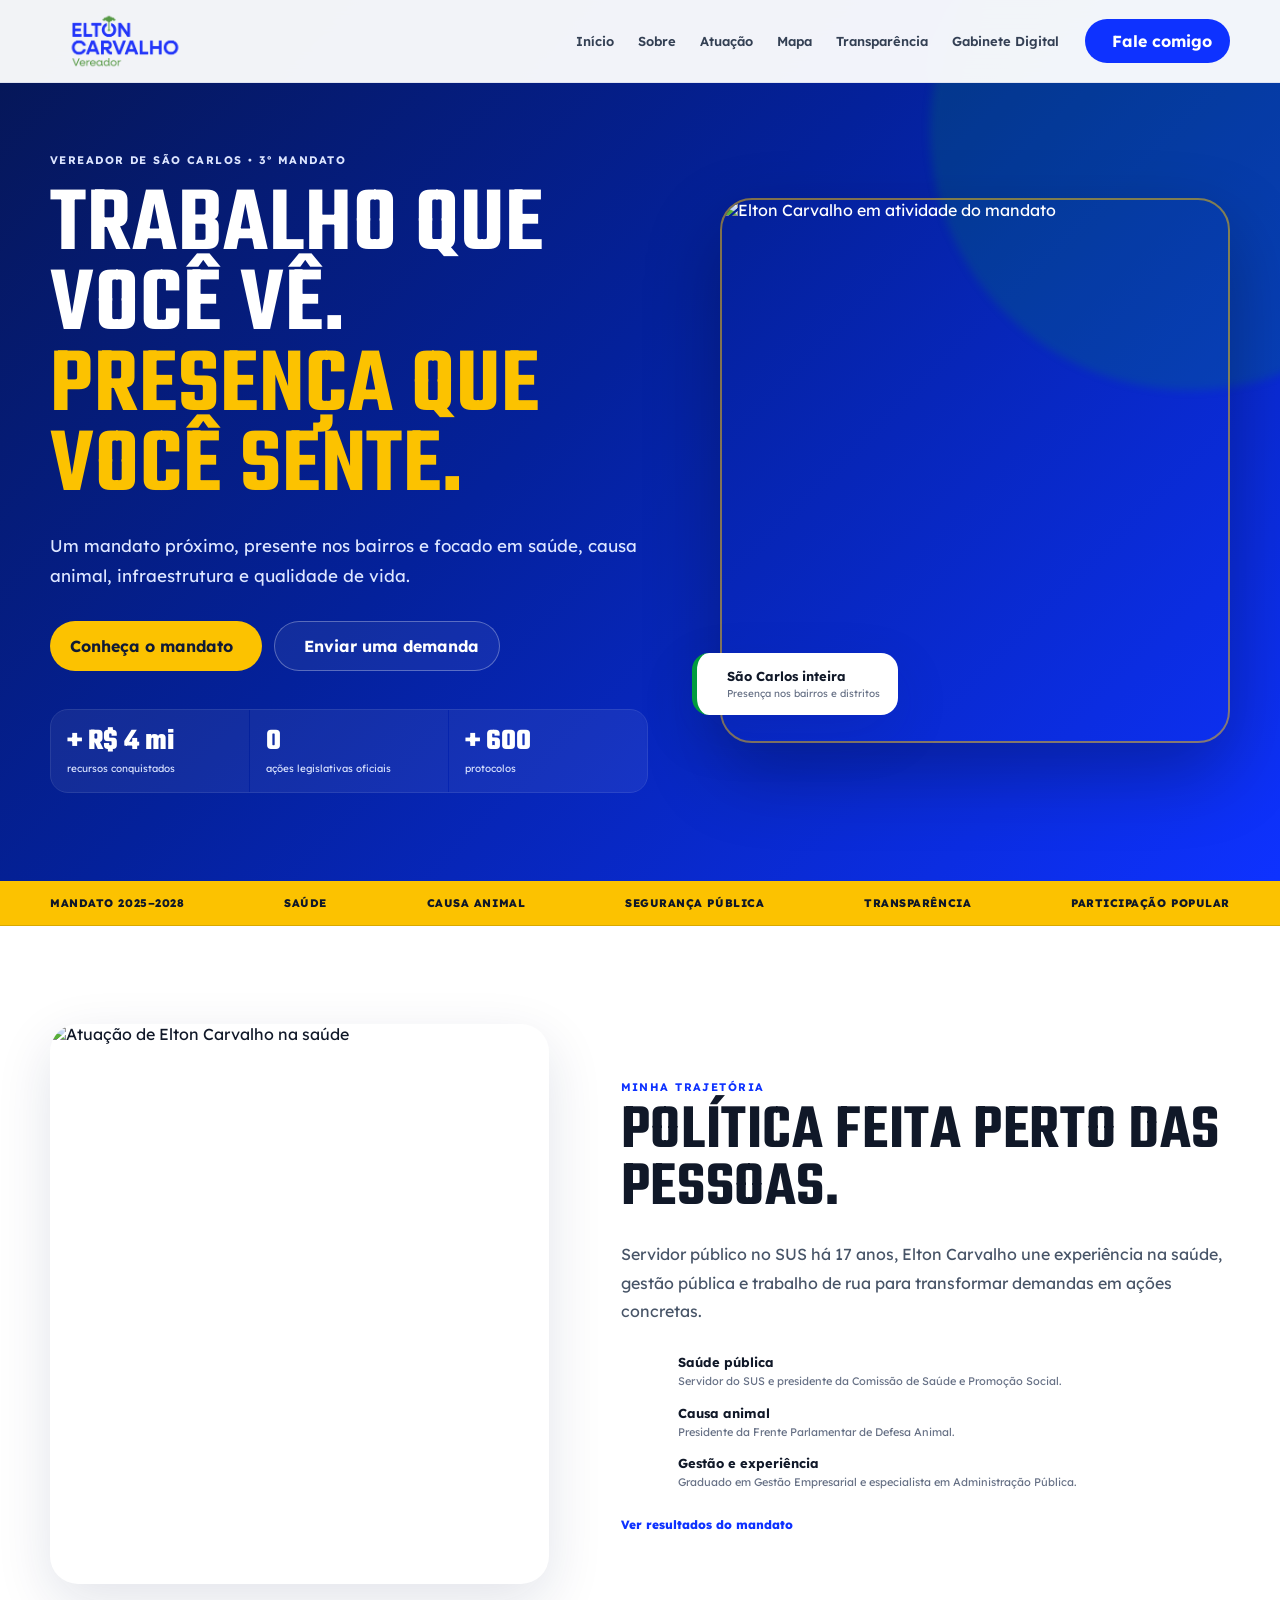
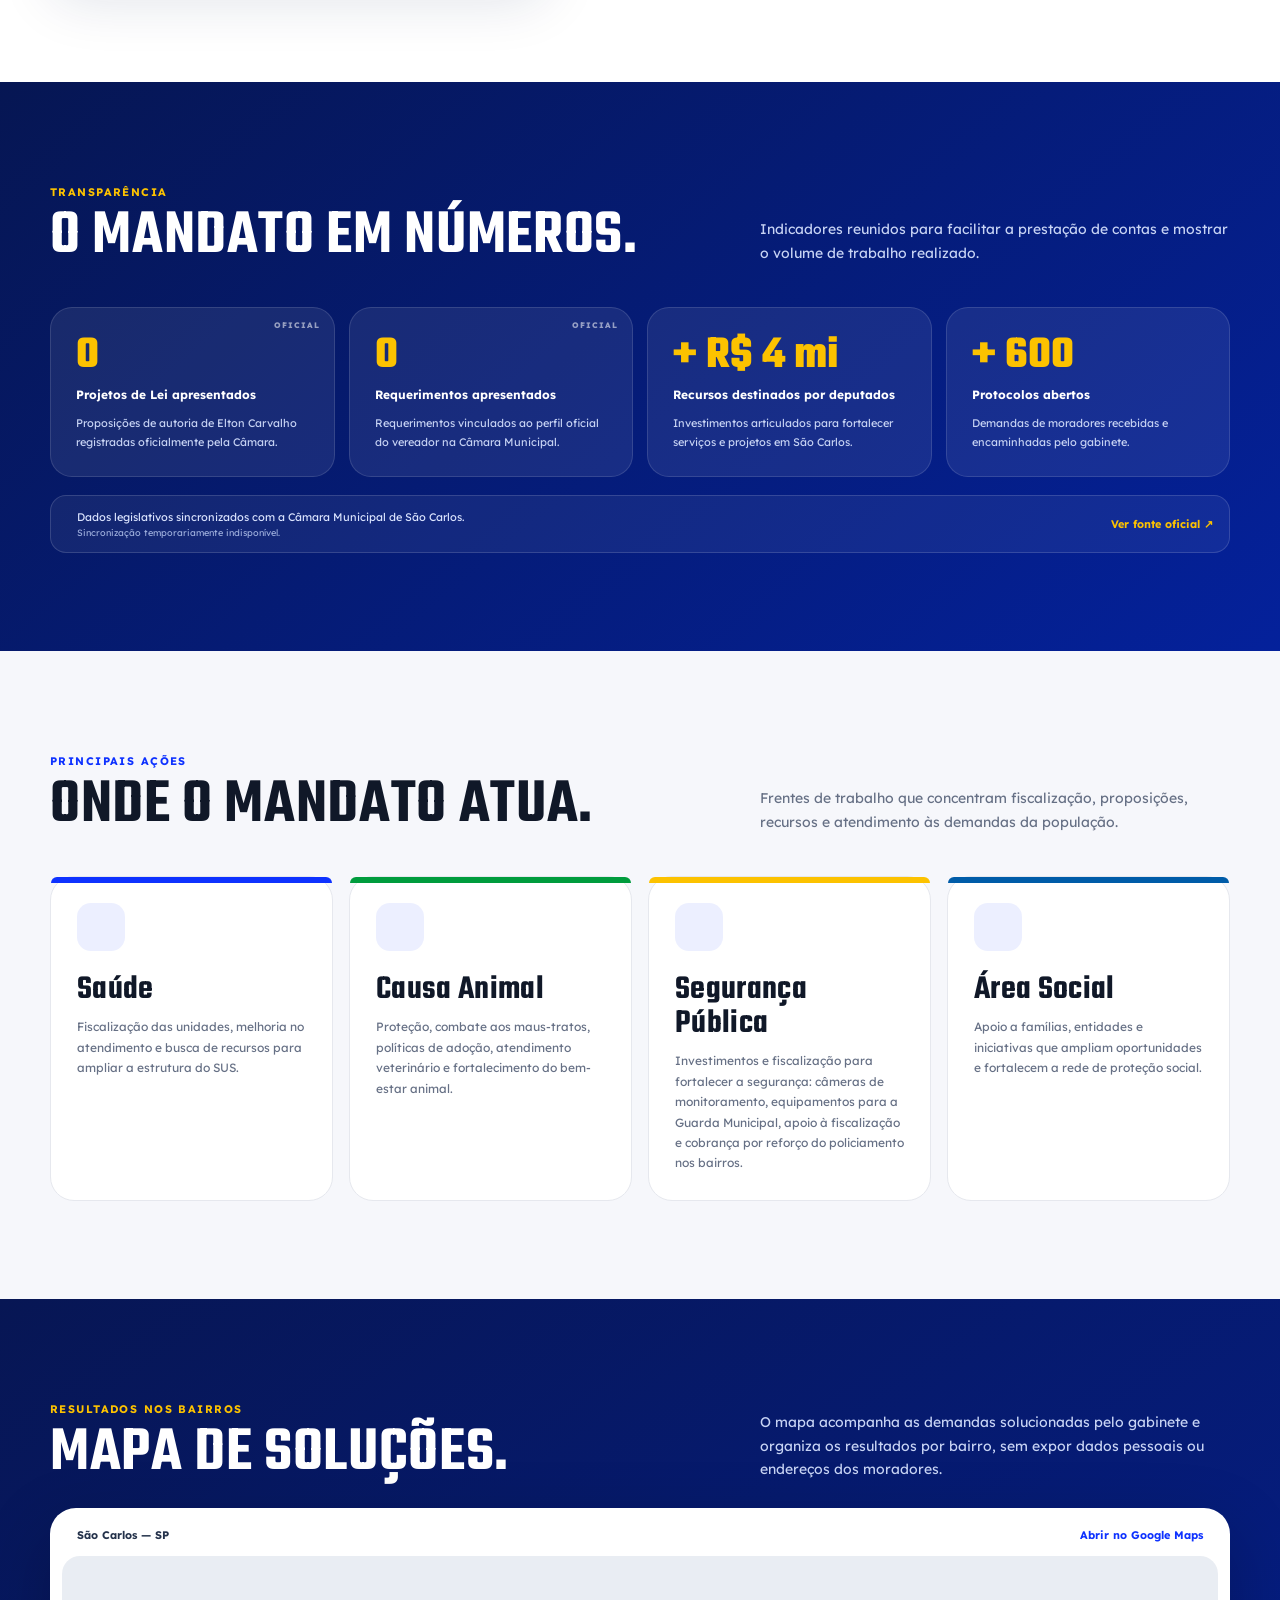
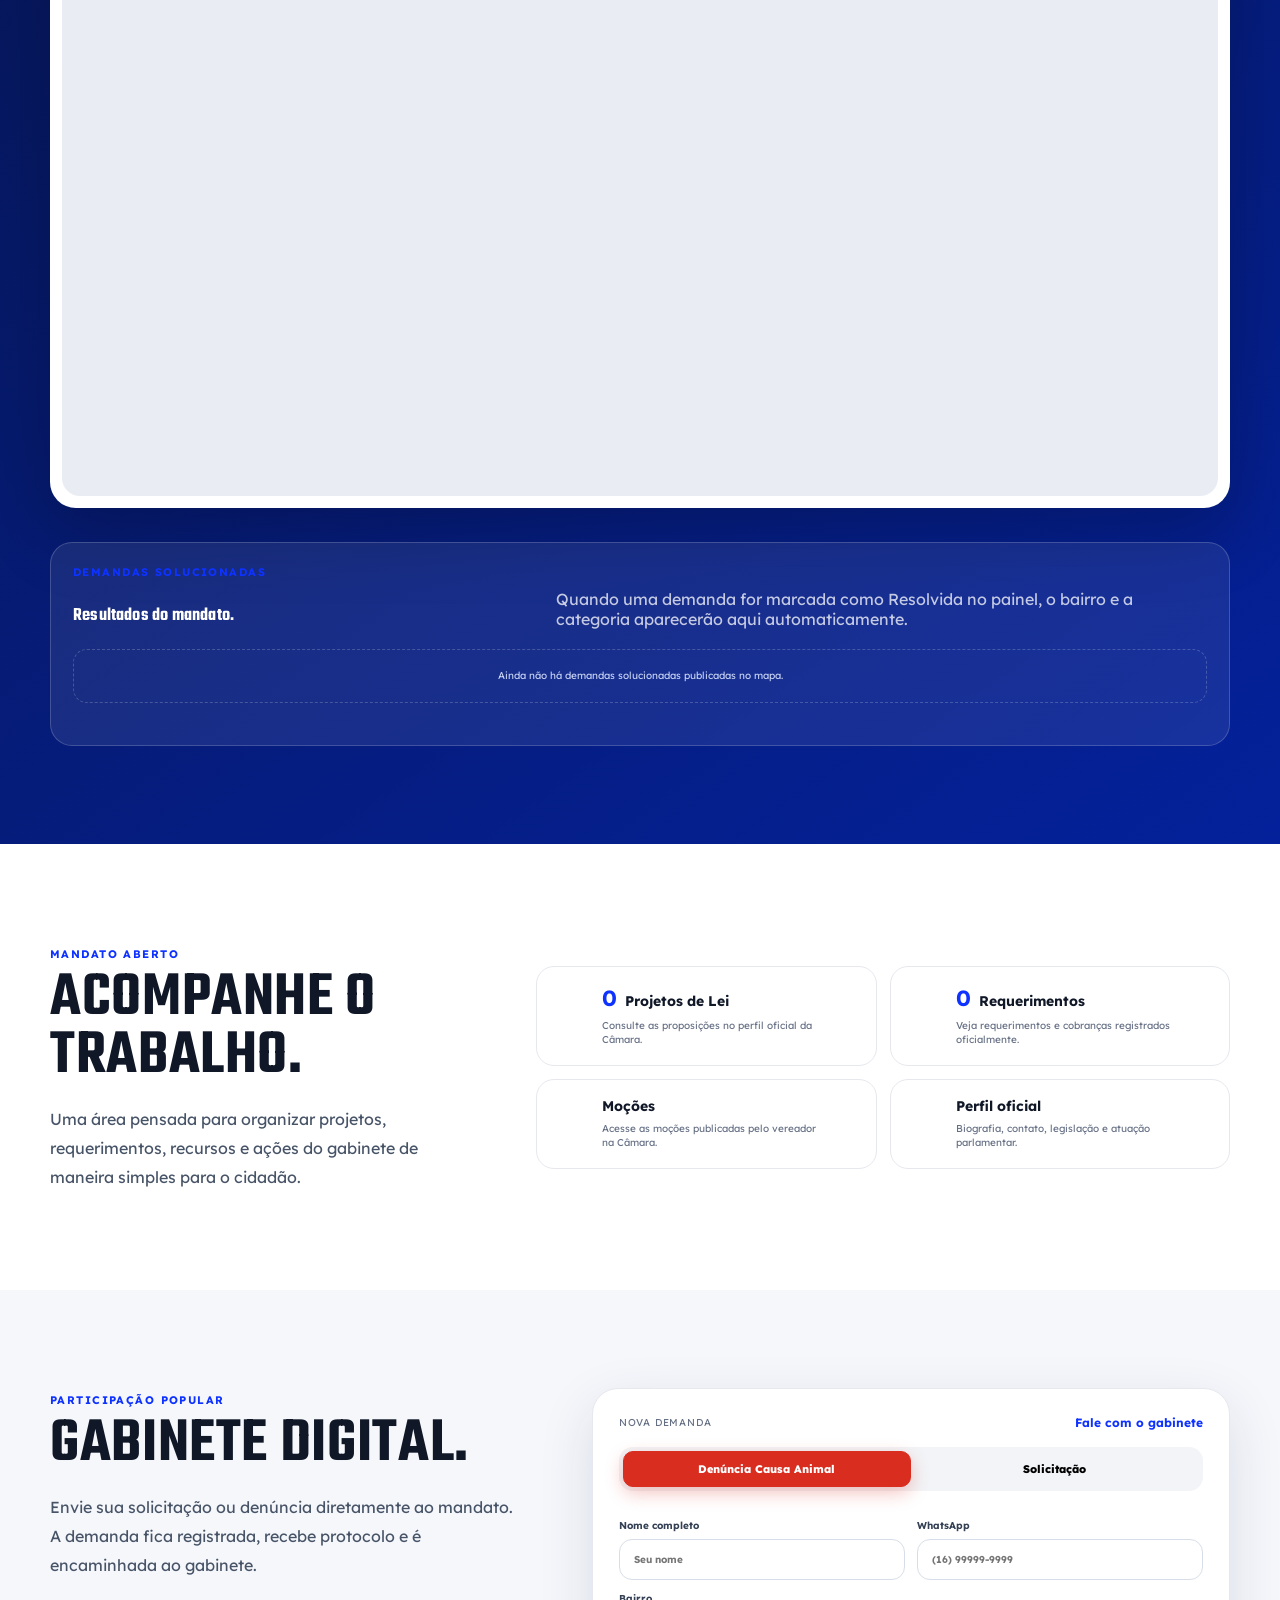
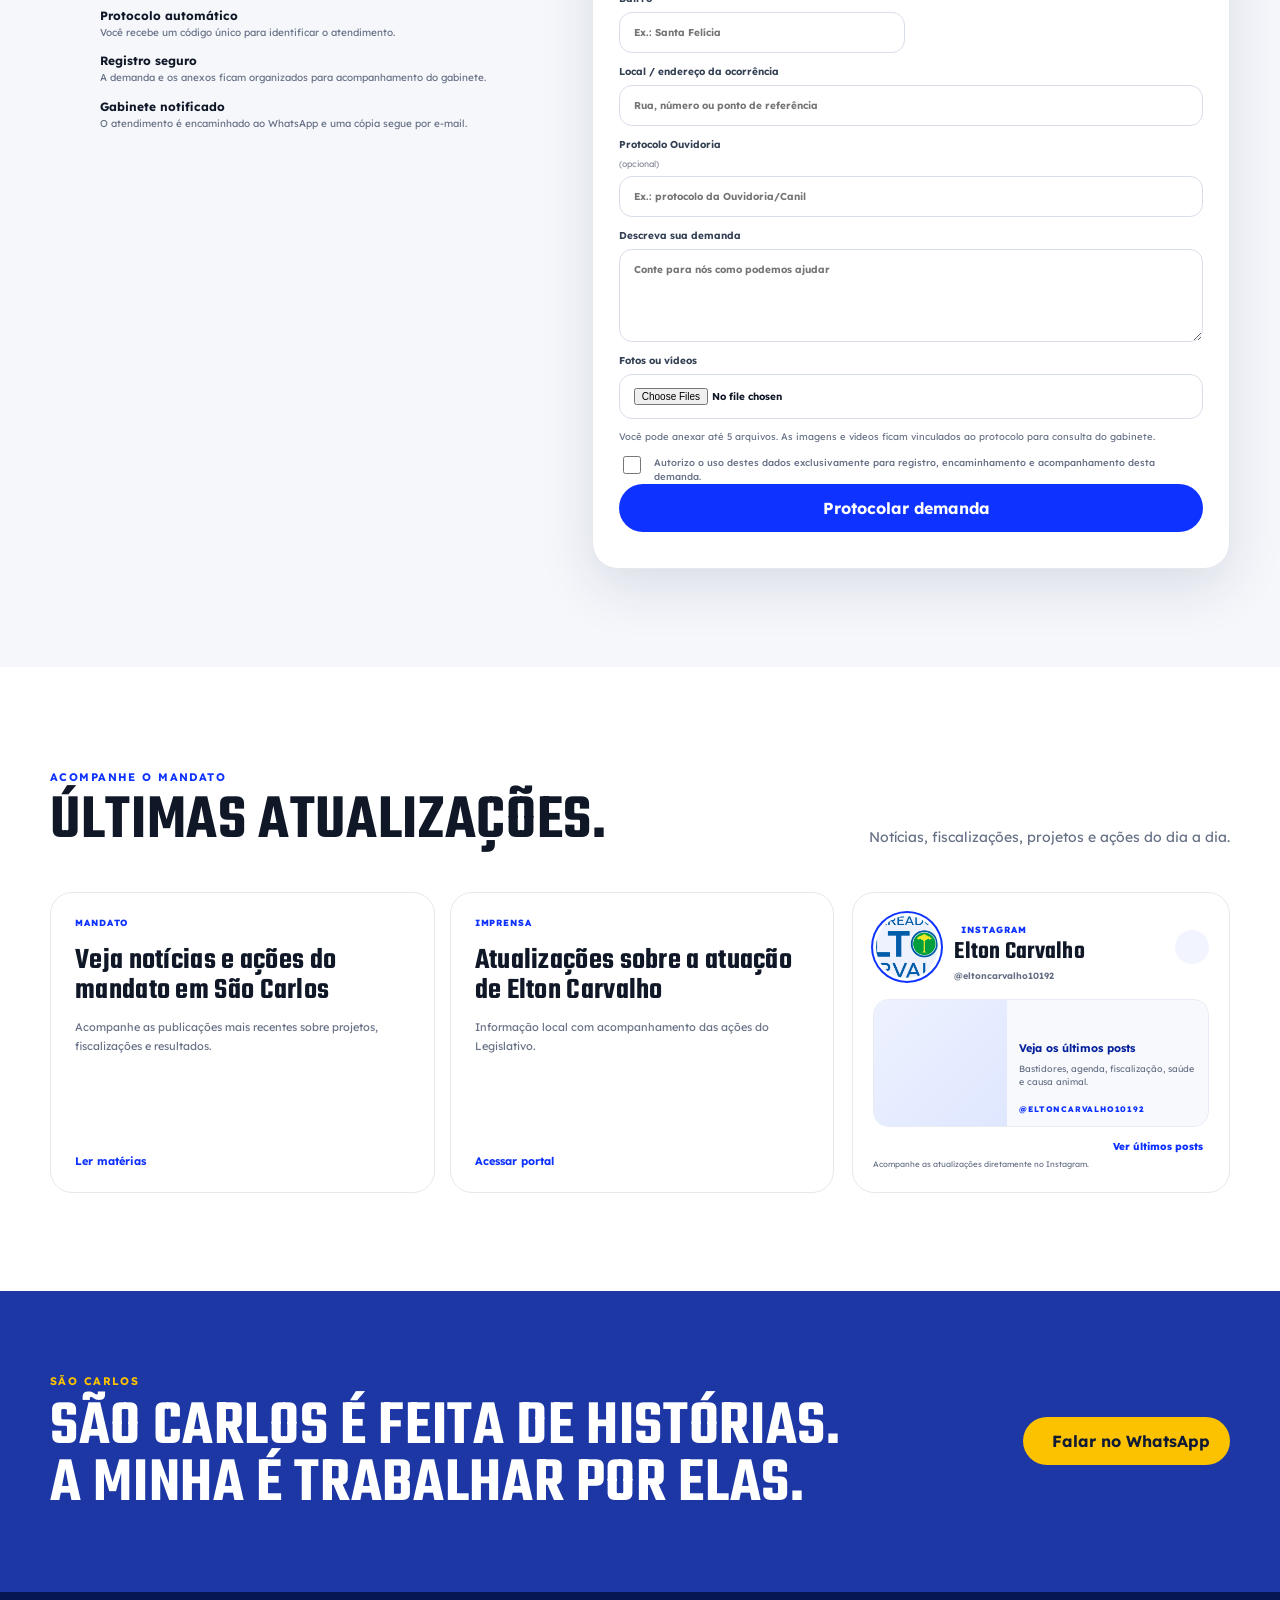
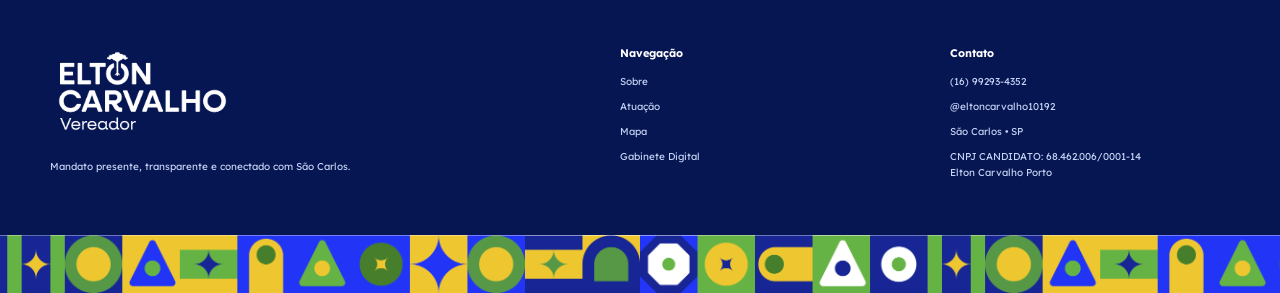
==== commit b9d00c7f: "Alteração no mapa, contagem e oficio Alteração no mapa, contagem e oficio" ====
--- a/index.html
+++ b/index.html
@@ -16,8 +16,8 @@
   <link rel="stylesheet" href="css/style.css">
   <script src="https://unpkg.com/lucide@0.468.0/dist/umd/lucide.min.js" defer></script>
   <script src="js/content.js" defer></script>
-  <script src="js/app.js?v=18-solutions" defer></script>
-  <script src="js/instagram.js" defer></script>
+  <script src="js/app.js?v=19-mandato" defer></script>
+  <script src="js/instagram.js?v=19-profile" defer></script>
 </head>
 <body>
 <header class="header">
@@ -57,7 +57,7 @@
 
 <section class="intro-strip">
   <div class="container intro-strip-grid">
-    <span>Mandato 2025–2028</span><span>Saúde</span><span>Causa Animal</span><span>Infraestrutura</span><span>Transparência</span><span>Participação Popular</span>
+    <span>Mandato 2025–2028</span><span>Saúde</span><span>Causa Animal</span><span>Segurança Pública</span><span>Transparência</span><span>Participação Popular</span>
   </div>
 </section>
 
@@ -84,7 +84,7 @@
     <div class="numbers-grid legislative-numbers-grid">
       <article class="official-counter"><strong id="counterProjects" data-counter="0">0</strong><span>Projetos de Lei apresentados</span><p>Proposições de autoria de Elton Carvalho registradas oficialmente pela Câmara.</p></article>
       <article class="official-counter"><strong id="counterRequirements" data-counter="0">0</strong><span>Requerimentos apresentados</span><p>Requerimentos vinculados ao perfil oficial do vereador na Câmara Municipal.</p></article>
-      <article class="official-counter"><strong id="counterOffices" data-counter="0">0</strong><span>Ofícios encaminhados</span><p id="officesCounterNote">Contagem vinculada à fonte oficial configurada no painel.</p></article>
+      <article class="official-counter" id="officeCounterCard" hidden aria-hidden="true"><strong id="counterOffices" data-counter="0">0</strong><span>Ofícios encaminhados</span><p id="officesCounterNote">Contagem vinculada à fonte oficial configurada no painel.</p></article>
       <article><strong id="counterResources" data-content-key="numbers.resources" data-static-counter="4" data-counter-prefix="+ R$ " data-counter-suffix=" mi">0</strong><span>Recursos destinados por deputados</span><p>Investimentos articulados para fortalecer serviços e projetos em São Carlos.</p></article>
       <article><strong id="counterProtocols" data-content-key="numbers.protocols" data-static-counter="600" data-counter-prefix="+ ">0</strong><span>Protocolos abertos</span><p>Demandas de moradores recebidas e encaminhadas pelo gabinete.</p></article>
     </div>
@@ -98,7 +98,7 @@
     <div class="areas-grid">
       <article class="area-card"><span class="area-icon"><i data-lucide="stethoscope"></i></span><h3 data-content-key="areas.health.title">Saúde</h3><p data-content-key="areas.health.text">Fiscalização das unidades, melhoria no atendimento e busca de recursos para ampliar a estrutura do SUS.</p></article>
       <article class="area-card"><span class="area-icon"><i data-lucide="paw-print"></i></span><h3 data-content-key="areas.animal.title">Causa Animal</h3><p data-content-key="areas.animal.text">Proteção, combate aos maus-tratos, políticas de adoção, atendimento veterinário e fortalecimento do bem-estar animal.</p></article>
-      <article class="area-card"><span class="area-icon"><i data-lucide="building-2"></i></span><h3 data-content-key="areas.infra.title">Infraestrutura</h3><p data-content-key="areas.infra.text">Manutenção urbana, vias, iluminação, descarte irregular, mato alto e melhorias nos bairros.</p></article>
+      <article class="area-card"><span class="area-icon"><i data-lucide="shield-check"></i></span><h3 data-content-key="areas.infra.title">Segurança Pública</h3><p data-content-key="areas.infra.text">Investimentos e fiscalização para fortalecer a segurança: câmeras de monitoramento, equipamentos para a Guarda Municipal, apoio à fiscalização e cobrança por reforço do policiamento nos bairros.</p></article>
       <article class="area-card"><span class="area-icon"><i data-lucide="heart-handshake"></i></span><h3 data-content-key="areas.social.title">Área Social</h3><p data-content-key="areas.social.text">Apoio a famílias, entidades e iniciativas que ampliam oportunidades e fortalecem a rede de proteção social.</p></article>
     </div>
   </div>
@@ -112,9 +112,10 @@
         <div class="map-topbar"><span><i data-lucide="map-pin"></i> São Carlos — SP</span><a href="https://www.google.com/maps/search/?api=1&query=S%C3%A3o+Carlos%2C+SP" target="_blank" rel="noopener">Abrir no Google Maps <i data-lucide="external-link"></i></a></div>
         <div class="map-frame"><div id="googleMap" class="google-map-canvas" aria-label="Mapa das ações do mandato em São Carlos"></div><div id="mapFallback" class="map-fallback" hidden><iframe src="https://www.google.com/maps?q=S%C3%A3o%20Carlos%2C%20SP&z=12&output=embed" title="Mapa de São Carlos no Google Maps" loading="lazy" referrerpolicy="no-referrer-when-downgrade" allowfullscreen></iframe></div></div>
       </div>
-      <aside class="map-panel">
-        <span class="section-kicker">Demandas solucionadas</span><h3 id="mapPanelTitle">Resultados do mandato.</h3><p id="mapPanelText">As soluções registradas no painel administrativo aparecerão aqui automaticamente.</p><div class="map-action-list" id="mapActionList" aria-live="polite"><div class="map-empty">Carregando soluções…</div></div><a class="button button-yellow full" href="#gabinete"><i data-lucide="message-circle"></i> Enviar uma demanda</a>
-      </aside>
+      <div class="map-solutions-feed" aria-live="polite">
+        <div class="map-solutions-head"><span class="section-kicker">Demandas solucionadas</span><h3 id="mapPanelTitle">Resultados do mandato.</h3><p id="mapPanelText">As soluções do mandato aparecerão aqui conforme forem concluídas.</p></div>
+        <div class="map-action-list" id="mapActionList"><div class="map-empty">Carregando soluções…</div></div>
+      </div>
     </div>
   </div>
 </section>
@@ -122,11 +123,11 @@
 <section class="section transparency-section">
   <div class="container transparency-grid">
     <div><span class="section-kicker" data-content-key="transparency.kicker">Mandato aberto</span><h2 data-content-key="transparency.title">ACOMPANHE O TRABALHO.</h2><p class="lead" data-content-key="transparency.text">Uma área pensada para organizar projetos, requerimentos, recursos e ações do gabinete de maneira simples para o cidadão.</p></div>
-    <div class="transparency-cards">
-      <article><i data-lucide="file-text"></i><span><strong>Projetos de Lei</strong><small>Propostas apresentadas e aprovadas.</small></span><i data-lucide="chevron-right"></i></article>
-      <article><i data-lucide="clipboard-list"></i><span><strong>Ofícios e requerimentos</strong><small>Solicitações e cobranças enviadas.</small></span><i data-lucide="chevron-right"></i></article>
-      <article><i data-lucide="landmark"></i><span><strong>Recursos conquistados</strong><small>Investimentos destinados a São Carlos.</small></span><i data-lucide="chevron-right"></i></article>
-      <article><i data-lucide="map-pinned"></i><span><strong>Ações por bairro</strong><small>Veja onde o mandato esteve presente.</small></span><i data-lucide="chevron-right"></i></article>
+    <div class="transparency-cards chamber-cards">
+      <a class="chamber-info-card" href="https://camarasaocarlos.sp.gov.br/vereador/?id=176&p=documento&tipo=15" target="_blank" rel="noopener"><i data-lucide="file-text"></i><span><strong><b id="openProjects" data-chamber-counter="projects">0</b> Projetos de Lei</strong><small>Consulte as proposições no perfil oficial da Câmara.</small></span><i data-lucide="arrow-up-right"></i></a>
+      <a class="chamber-info-card" href="https://camarasaocarlos.sp.gov.br/vereador/?id=176&p=documento&tipo=30" target="_blank" rel="noopener"><i data-lucide="clipboard-list"></i><span><strong><b id="openRequirements" data-chamber-counter="requirements">0</b> Requerimentos</strong><small>Veja requerimentos e cobranças registrados oficialmente.</small></span><i data-lucide="arrow-up-right"></i></a>
+      <a class="chamber-info-card" href="https://camarasaocarlos.sp.gov.br/vereador/?id=176&p=documento&tipo=27" target="_blank" rel="noopener"><i data-lucide="message-square-text"></i><span><strong>Moções</strong><small>Acesse as moções publicadas pelo vereador na Câmara.</small></span><i data-lucide="arrow-up-right"></i></a>
+      <a class="chamber-info-card" href="https://camarasaocarlos.sp.gov.br/vereador/?id=176&p=detalhe" target="_blank" rel="noopener"><i data-lucide="landmark"></i><span><strong>Perfil oficial</strong><small>Biografia, contato, legislação e atuação parlamentar.</small></span><i data-lucide="arrow-up-right"></i></a>
     </div>
   </div>
 </section>
@@ -169,7 +170,7 @@
 
       <div class="news-card instagram-feed instagram-feed-compact" id="instagramFeed" aria-label="Últimos posts do Instagram">
         <div class="instagram-profile-head">
-          <img class="instagram-profile-photo" src="https://eltoncarvalho.netlify.app/assets/animal.jpg" alt="Foto de perfil de Elton Carvalho">
+          <img class="instagram-profile-photo" id="instagramProfilePhoto" src="assets/brand/logo-vereador-azul.png" alt="Foto de perfil de Elton Carvalho" loading="lazy">
           <div class="instagram-profile-copy">
             <span class="instagram-label"><i data-lucide="instagram"></i> Instagram</span>
             <h3 data-content-key="news.instagram.title">Elton Carvalho</h3>
@@ -204,6 +205,6 @@
 
 <footer><div class="container footer-grid"><div><img class="footer-logo" src="assets/brand/logo-white.png" alt="Elton Carvalho Vereador"><p data-content-key="footer.text">Mandato presente, transparente e conectado com São Carlos.</p></div><div><strong>Navegação</strong><a href="#sobre">Sobre</a><a href="#atuacao">Atuação</a><a href="#mapa">Mapa</a><a href="#gabinete">Gabinete Digital</a></div><div><strong>Contato</strong><a href="https://wa.me/5516992934352" target="_blank" rel="noopener">(16) 99293-4352</a><a href="https://instagram.com/eltoncarvalho10192" target="_blank" rel="noopener">@eltoncarvalho10192</a><span>São Carlos • SP</span><span class="candidate-cnpj">CNPJ CANDIDATO: 68.462.006/0001-14<br>Elton Carvalho Porto</span></div></div></footer>
 <div class="footer-pattern" aria-hidden="true"></div>
-<script src="js/maps-config.js"></script><script src="js/map-actions.js?v=18-solutions"></script>
+<script src="js/maps-config.js"></script><script src="js/map-actions.js?v=19-solutions"></script>
 </body>
 </html>
--- a/css/style.css
+++ b/css/style.css
@@ -165,3 +165,15 @@
 /* v18 — mapa alimentado por demandas solucionadas */
 .map-empty{padding:18px;border:1px dashed rgba(255,255,255,.2);border-radius:14px;color:#c7d3f4;font-size:10px;line-height:1.6;text-align:center}
 .map-info ul{list-style:none;padding:0;margin:10px 0 0;display:grid;gap:7px}.map-info li{padding-top:7px;border-top:1px solid #e8ebf0}.map-info li b,.map-info li span{display:block}.map-info li b{font-size:10px}.map-info li span{font-size:9px;color:#687790;margin-top:2px}
+
+
+/* === V19: mapa, mandato aberto e indicadores === */
+#officeCounterCard[hidden]{display:none!important}
+.map-layout{grid-template-columns:1fr!important}
+.map-solutions-feed{margin-top:18px;padding:22px;border:1px solid rgba(255,255,255,.18);border-radius:22px;background:rgba(255,255,255,.08)}
+.map-solutions-head{display:grid;grid-template-columns:minmax(220px,.7fr) 1fr;gap:10px 28px;align-items:end;margin-bottom:16px}.map-solutions-head .section-kicker{grid-column:1/-1}.map-solutions-head h3{margin:0}.map-solutions-head p{margin:0;color:rgba(255,255,255,.75)}
+.map-solutions-feed .map-action-list{display:grid;grid-template-columns:repeat(3,minmax(0,1fr));gap:10px}.map-solutions-feed .map-action-item{min-width:0}.map-solutions-feed .map-empty{grid-column:1/-1}
+.transparency-cards .chamber-info-card{display:grid;grid-template-columns:34px minmax(0,1fr) auto;align-items:center;gap:14px;padding:17px;border:1px solid var(--line);border-radius:18px;background:#fff;color:var(--ink);transition:.25s}
+.transparency-cards .chamber-info-card:hover{transform:translateY(-3px);border-color:rgba(14,50,255,.28);box-shadow:0 12px 30px rgba(14,50,255,.08)}
+.chamber-info-card>i:first-child{color:var(--blue)}.chamber-info-card>i:last-child{width:17px;color:var(--muted)}.chamber-info-card span{display:flex;flex-direction:column;gap:4px}.chamber-info-card strong{font-size:14px}.chamber-info-card strong b{font-size:22px;color:var(--blue);margin-right:4px}.chamber-info-card small{color:var(--muted);line-height:1.45}
+@media(max-width:760px){.map-solutions-head{grid-template-columns:1fr}.map-solutions-feed .map-action-list{grid-template-columns:1fr}.map-solutions-feed{padding:17px}}
